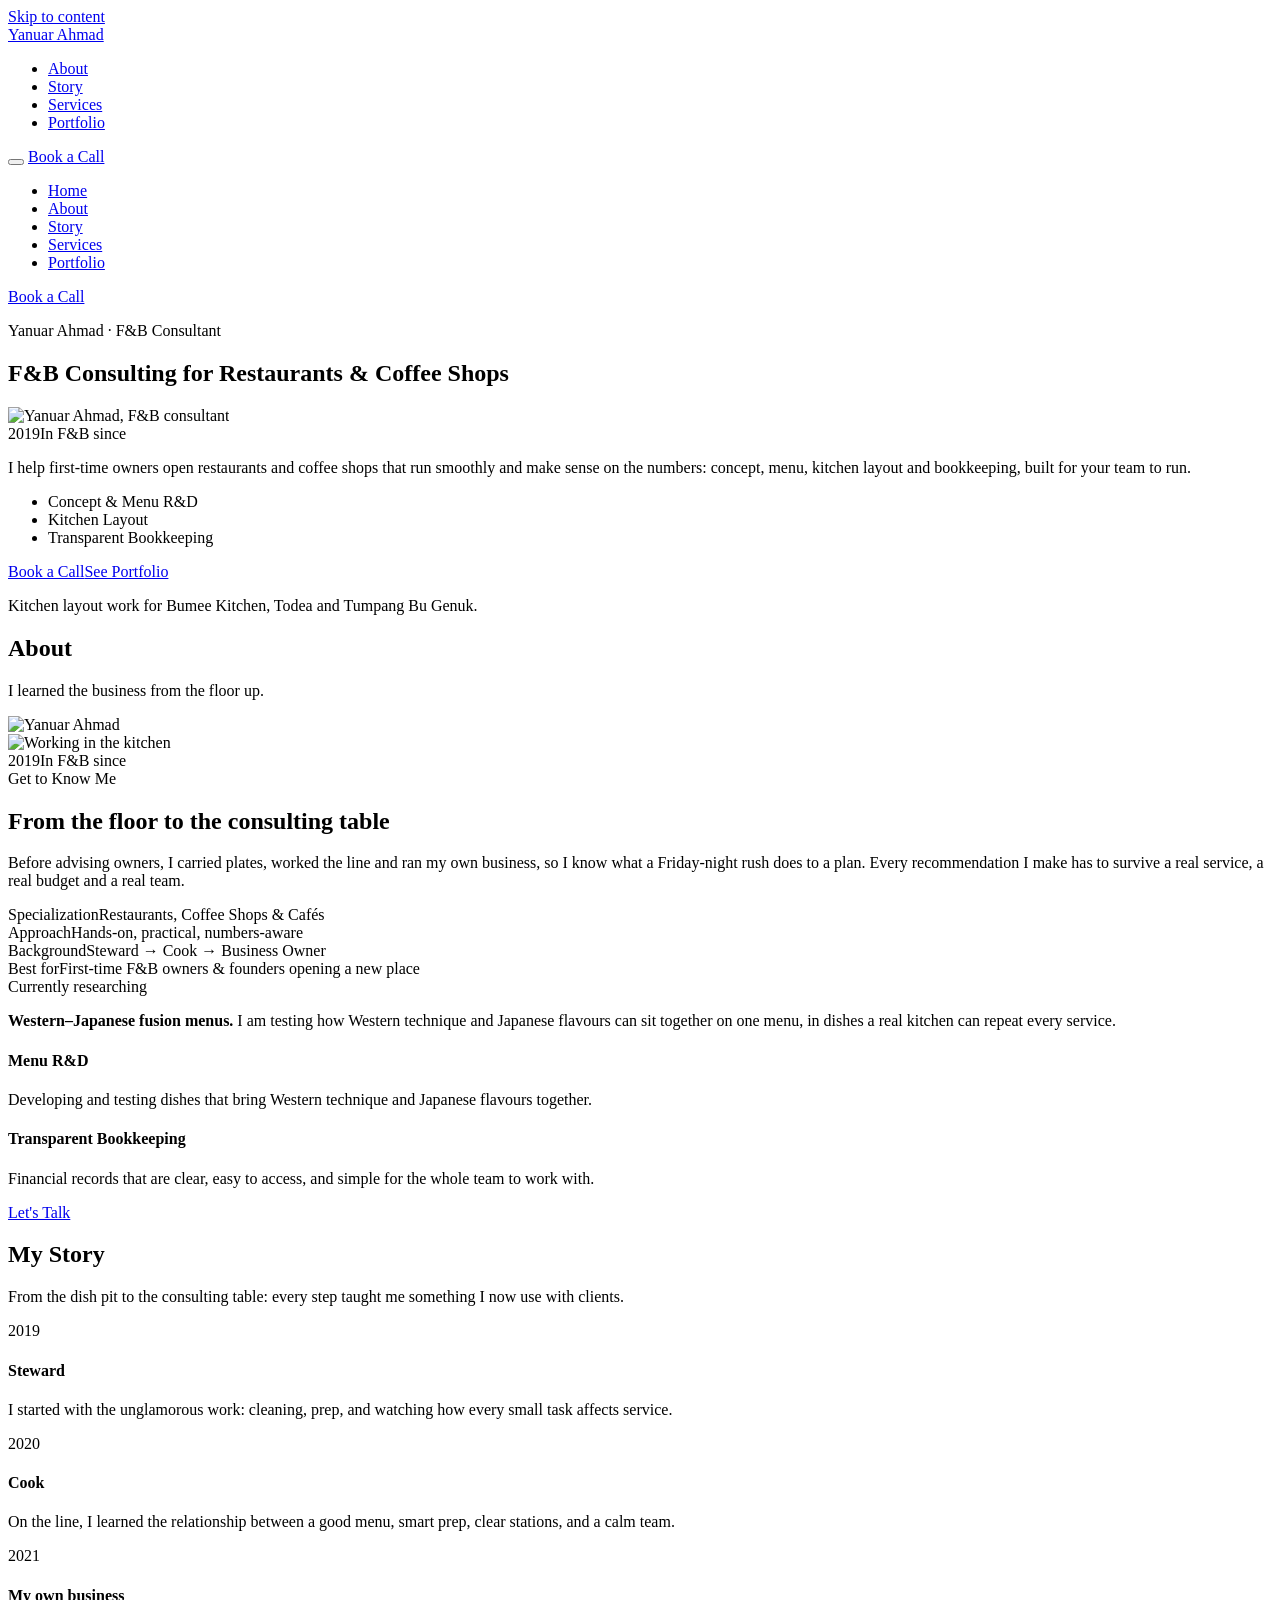
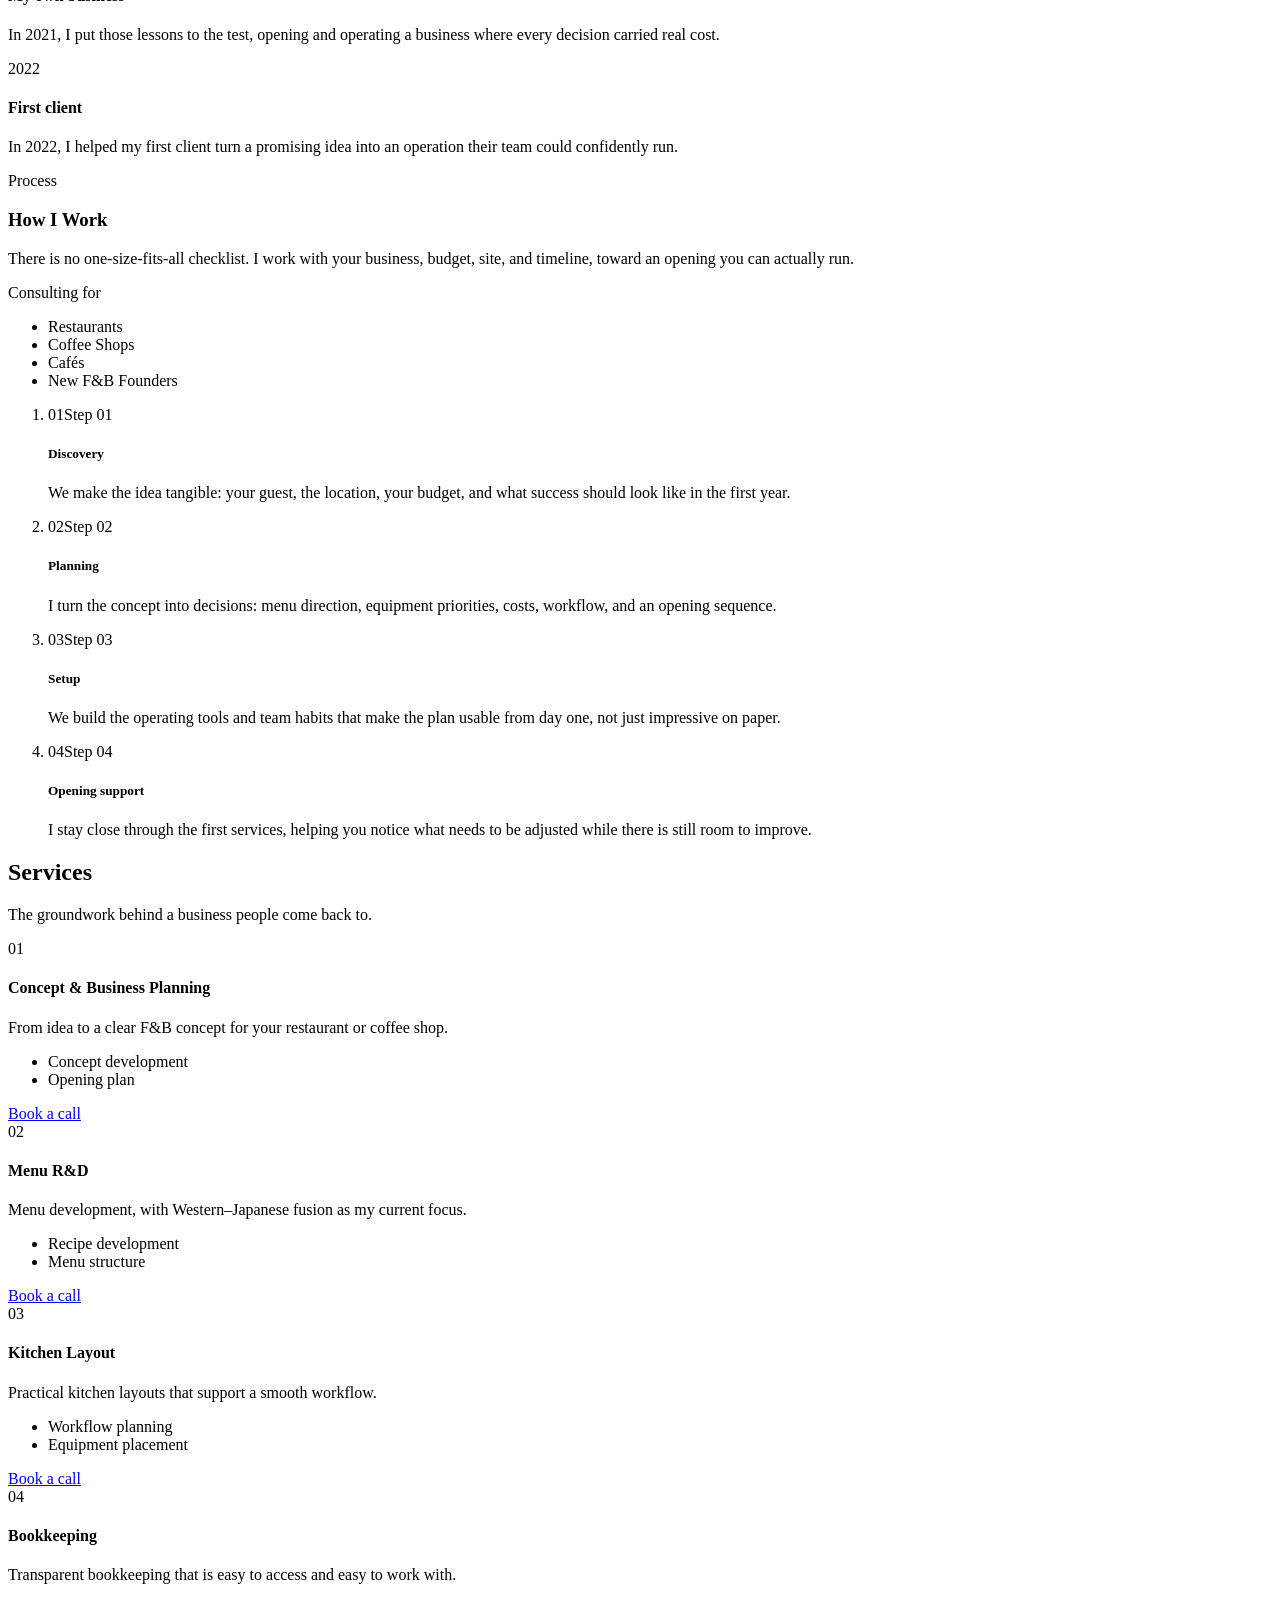
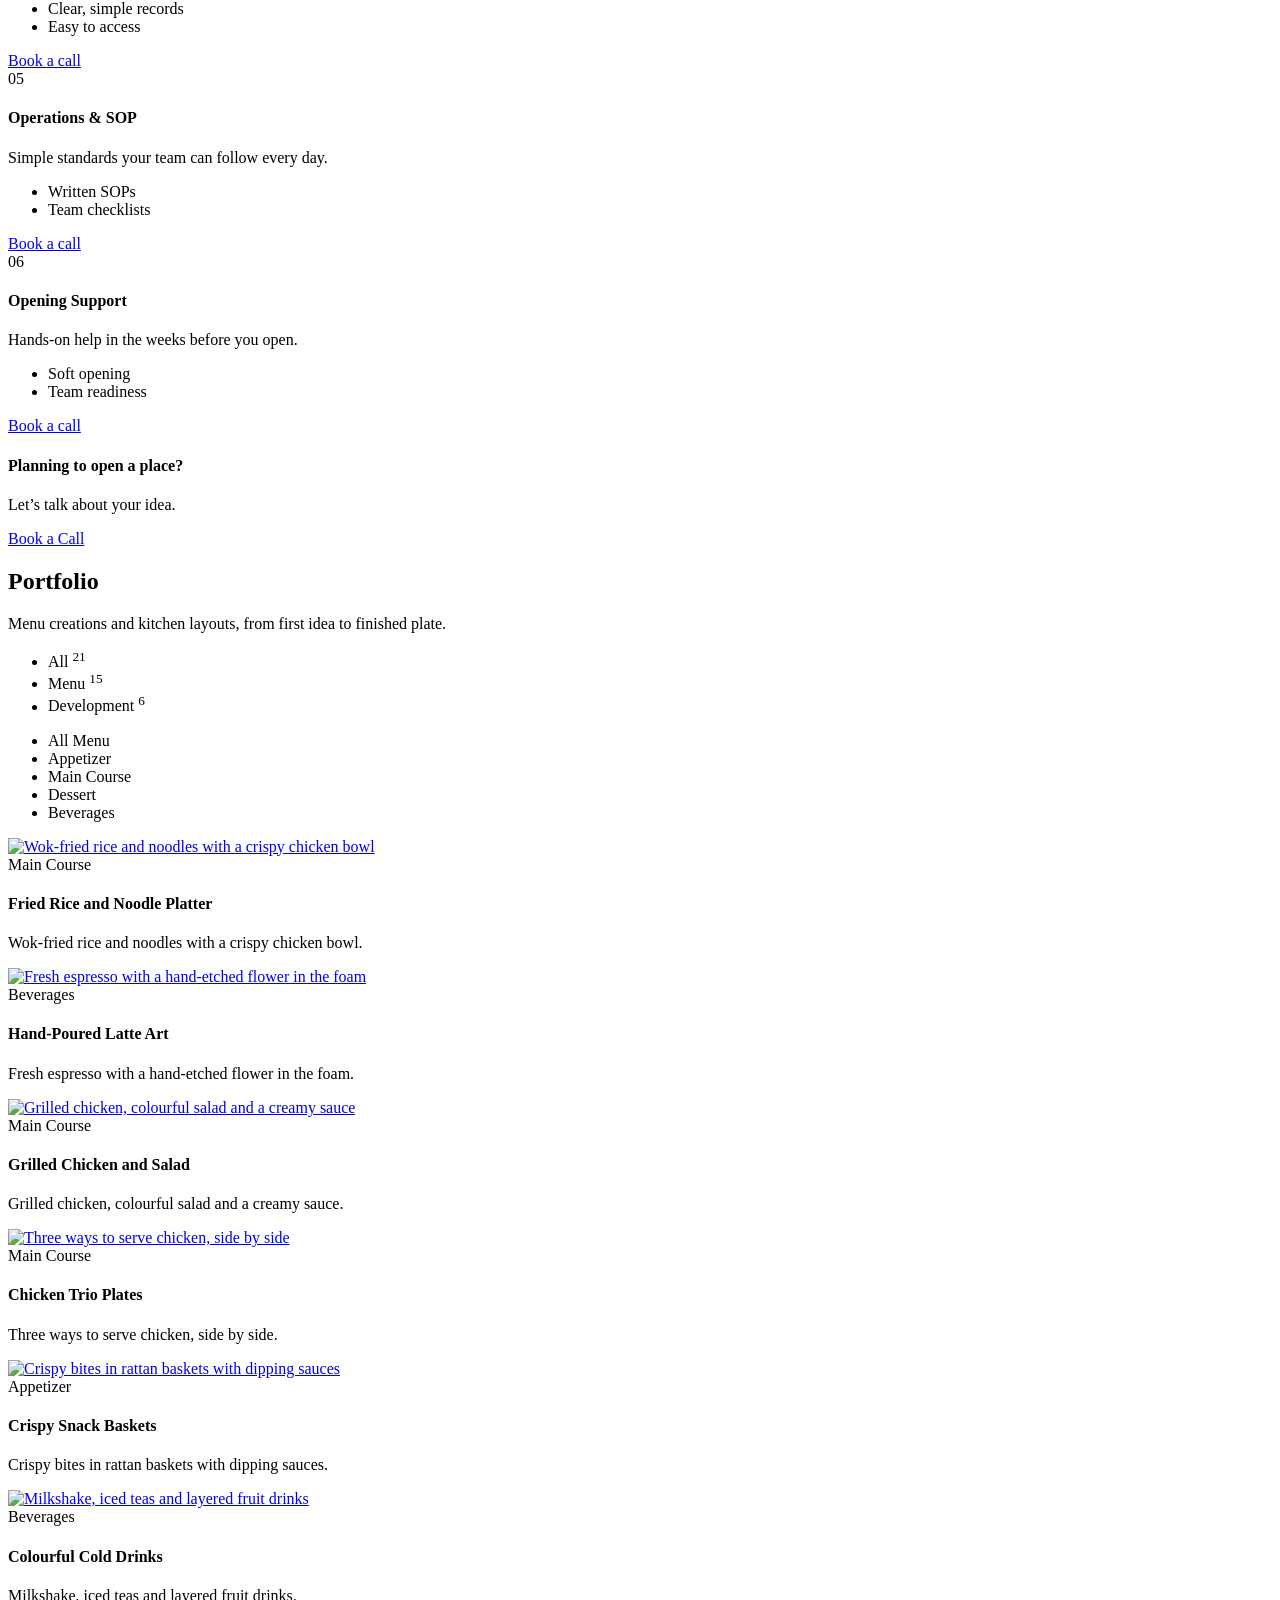
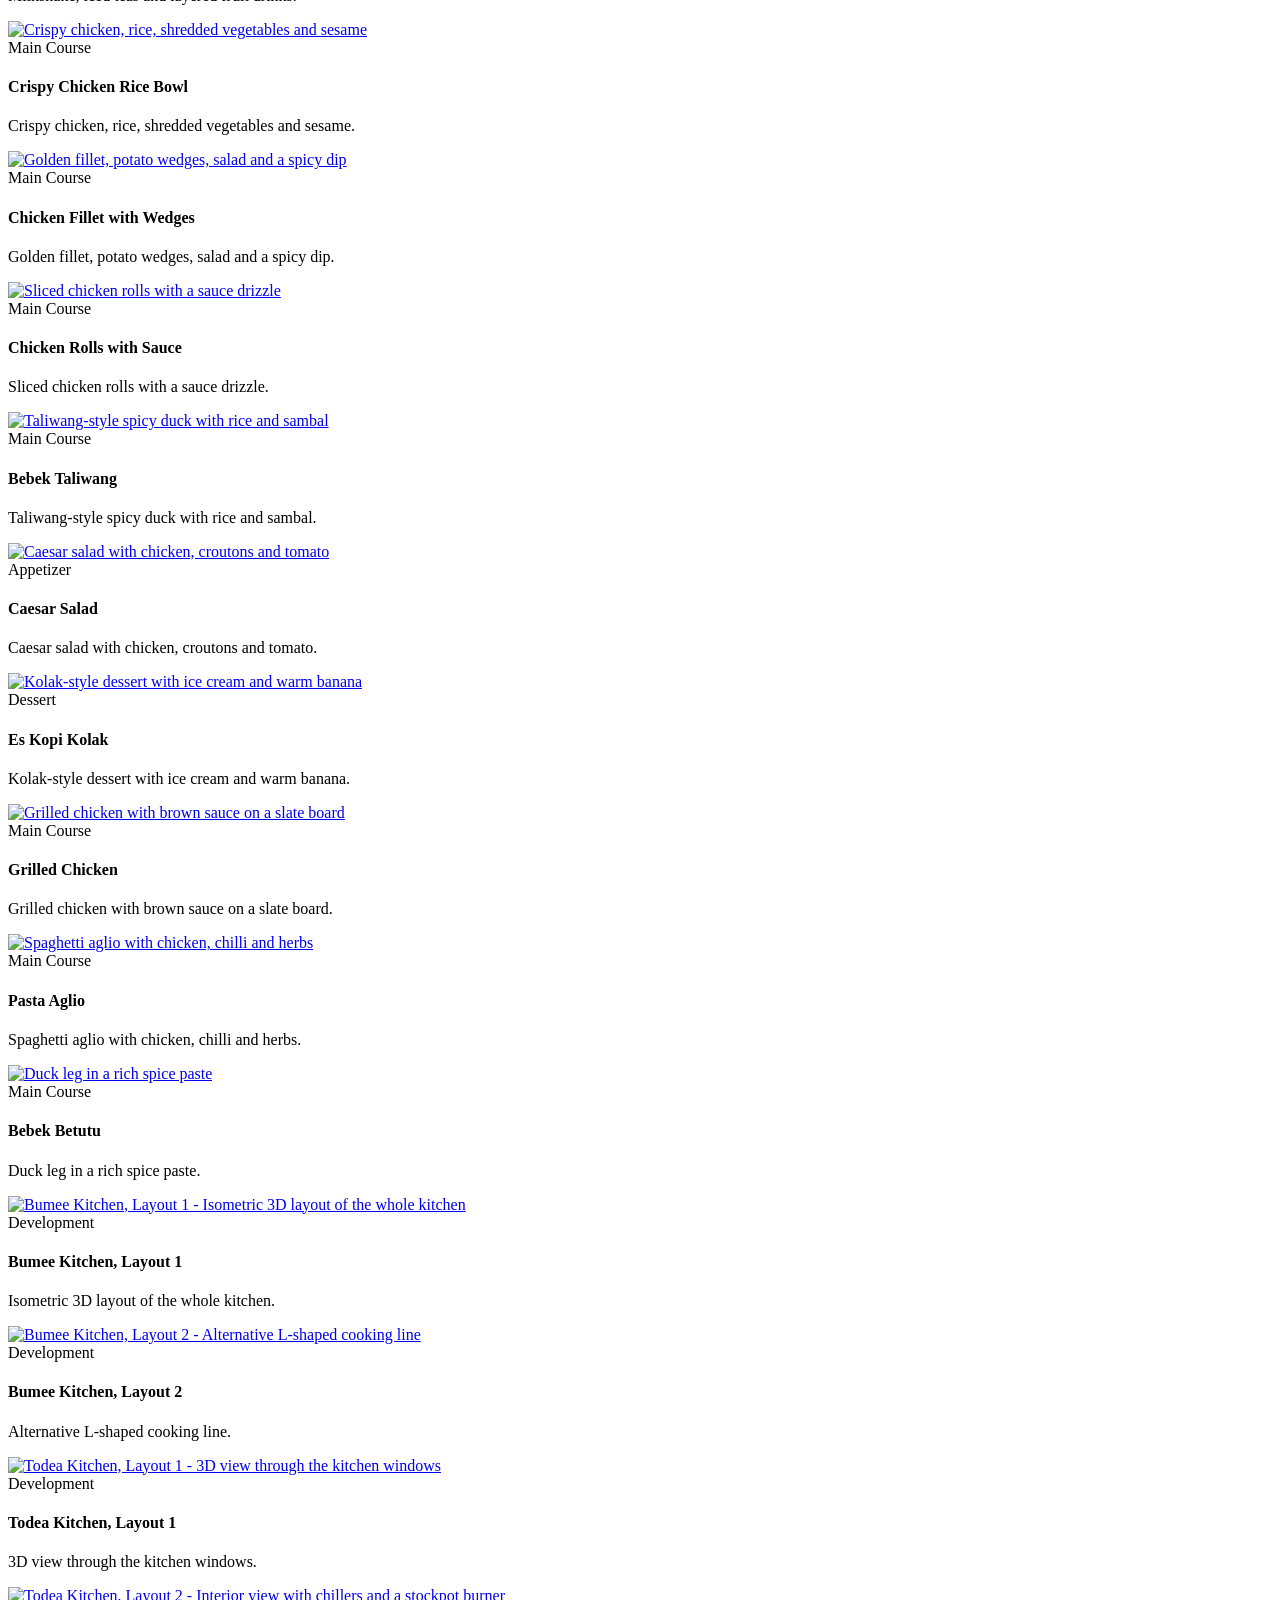
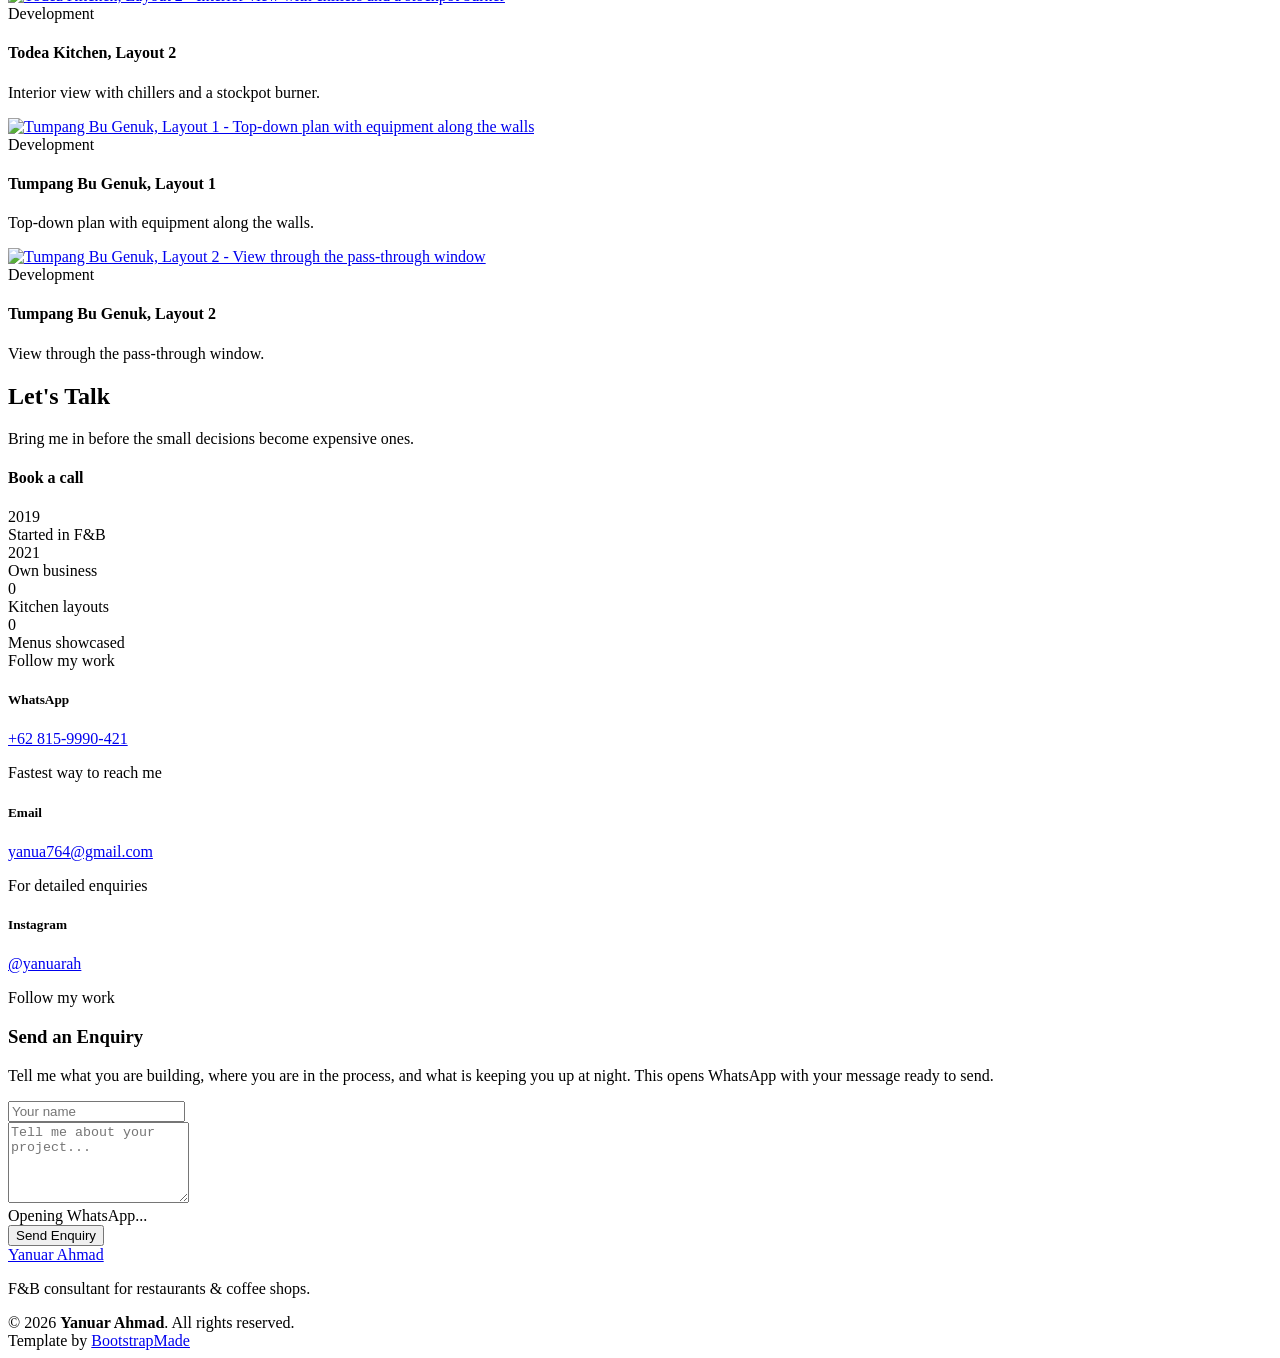
==== Portofolio/index.html @ dab18eac "Add files via upload" ====
<!DOCTYPE html>
<html lang="en">

<head>
  <meta charset="utf-8">
  <meta content="width=device-width, initial-scale=1.0" name="viewport">
  <title>Yanuar Ahmad | F&amp;B Consultant for Restaurants &amp; Coffee Shops</title>
  <meta name="description" content="Yanuar Ahmad is a hands-on F&amp;B consultant helping restaurants, coffee shops and first-time owners with concept, menu R&amp;D, kitchen layout and bookkeeping.">
  <meta name="robots" content="index, follow">
  <meta name="theme-color" content="#211A14">
  <!-- TODO: ganti YOUR-DOMAIN.com dengan alamat website final (wajib absolut agar preview LinkedIn/WhatsApp muncul) -->
  <link rel="canonical" href="https://YOUR-DOMAIN.com/">
  <meta property="og:type" content="website">
  <meta property="og:site_name" content="Yanuar Ahmad">
  <meta property="og:title" content="Yanuar Ahmad | F&amp;B Consultant for Restaurants &amp; Coffee Shops">
  <meta property="og:description" content="Concept, menu R&amp;D, kitchen layout and transparent bookkeeping for restaurants, coffee shops and first-time F&amp;B owners.">
  <meta property="og:url" content="https://YOUR-DOMAIN.com/">
  <meta property="og:image" content="https://YOUR-DOMAIN.com/assets/img/about/hero.webp">
  <meta property="og:image:width" content="1365">
  <meta property="og:image:height" content="768">
  <meta property="og:image:alt" content="Yanuar Ahmad, F&amp;B consultant">
  <meta name="twitter:card" content="summary_large_image">
  <meta name="twitter:title" content="Yanuar Ahmad | F&amp;B Consultant">
  <meta name="twitter:description" content="Concept, menu R&amp;D, kitchen layout and transparent bookkeeping for restaurants and coffee shops.">
  <meta name="twitter:image" content="https://YOUR-DOMAIN.com/assets/img/about/hero.webp">
  <script type="application/ld+json">{"@context":"https://schema.org","@type":"Person","name":"Yanuar Ahmad","jobTitle":"F&B Consultant","description":"Hands-on F&B consultant for restaurants, coffee shops and first-time owners.","sameAs":["https://instagram.com/yanuarah"]}</script>
  <link rel="preload" as="image" href="assets/img/about/hero.webp" fetchpriority="high">

  <!-- Favicons -->
  <link href="assets/img/favicon.png" rel="icon">
  <link href="assets/img/apple-touch-icon.png" rel="apple-touch-icon">

  <!-- Fonts -->
  <link href="https://fonts.googleapis.com" rel="preconnect">
  <link href="https://fonts.gstatic.com" rel="preconnect" crossorigin>
  <link href="https://fonts.googleapis.com/css2?family=Roboto:wght@400;500;700&family=Lato:wght@400;700;900&family=Poppins:wght@400;500;600&display=swap" rel="stylesheet">

  <!-- Vendor CSS Files -->
  <link href="assets/vendor/bootstrap/css/bootstrap.min.css" rel="stylesheet">
  <link href="assets/vendor/bootstrap-icons/bootstrap-icons.css" rel="stylesheet">
  <link href="assets/vendor/aos/aos.css" rel="stylesheet">

  <!-- Main CSS File -->
  <link href="assets/css/main.css" rel="stylesheet">

  <script defer src="assets/vendor/aos/aos.js"></script>
  <script defer src="assets/vendor/purecounter/purecounter_vanilla.js"></script>
  <script defer src="assets/vendor/imagesloaded/imagesloaded.pkgd.min.js"></script>
  <script defer src="assets/vendor/isotope-layout/isotope.pkgd.min.js"></script>
  <script defer src="assets/js/main.js"></script>

  <!-- Based on Creativo by BootstrapMade.com -->
</head>

<body class="index-page">
<a class="skip-link" href="#main">Skip to content</a>
<div class="scroll-progress" aria-hidden="true"></div>
<header id="header" class="header fixed-top">
  <div class="container header-inner">
    <a href="#hero" class="logo" aria-label="Yanuar Ahmad - home"><span class="sitename">Yanuar Ahmad</span></a>

    <nav class="primary-nav" aria-label="Main">
      <ul>
        <li><a href="#about" data-spy>About</a></li>
        <li><a href="#story" data-spy>Story</a></li>
        <li><a href="#services" data-spy>Services</a></li>
        <li><a href="#portfolio" data-spy>Portfolio</a></li>
      </ul>
    </nav>

    <div class="header-actions">
      <div class="header-social">
        <a class="icon-link" href="https://instagram.com/yanuarah" target="_blank" rel="noopener" aria-label="Instagram"><i class="bi bi-instagram" aria-hidden="true"></i></a>
        <a class="icon-link" href="https://wa.me/628159990421" data-wa-link target="_blank" rel="noopener" aria-label="WhatsApp"><i class="bi bi-whatsapp" aria-hidden="true"></i></a>
        <a class="icon-link" href="mailto:yanua764@gmail.com" data-mail-link aria-label="Email"><i class="bi bi-envelope" aria-hidden="true"></i></a>
      </div>
      <span class="header-divider" aria-hidden="true"></span>
      <button type="button" class="nav-toggle" aria-label="Open menu" aria-expanded="false" aria-controls="drawer"><span></span><span></span><span></span></button>
      <a href="#contact" class="btn-book">Book a Call</a>
    </div>
  </div>
</header>

<div class="nav-backdrop" aria-hidden="true"></div>

<aside id="drawer" class="drawer" aria-label="Site menu" inert>
  <nav class="drawer-nav" aria-label="Site sections">
    <ul>
      <li data-stagger style="--i:0"><a href="#hero" data-spy>Home</a></li>
      <li data-stagger style="--i:1"><a href="#about" data-spy>About</a></li>
      <li data-stagger style="--i:2"><a href="#story" data-spy>Story</a></li>
      <li data-stagger style="--i:3"><a href="#services" data-spy>Services</a></li>
      <li data-stagger style="--i:4"><a href="#portfolio" data-spy>Portfolio</a></li>
    </ul>
  </nav>
  <div class="drawer-cta" data-stagger style="--i:5"><a href="#contact" class="btn-book btn-block">Book a Call</a></div>
  <div class="drawer-foot" data-stagger style="--i:6" role="group" aria-label="Social links">
    <a class="icon-link" href="https://instagram.com/yanuarah" target="_blank" rel="noopener" aria-label="Instagram"><i class="bi bi-instagram" aria-hidden="true"></i></a>
    <a class="icon-link" href="https://wa.me/628159990421" data-wa-link target="_blank" rel="noopener" aria-label="WhatsApp"><i class="bi bi-whatsapp" aria-hidden="true"></i></a>
    <a class="icon-link" href="mailto:yanua764@gmail.com" data-mail-link aria-label="Email"><i class="bi bi-envelope" aria-hidden="true"></i></a>
  </div>
</aside>
<main id="main" class="main">
<section id="hero" class="hero section light-background"><div class="container">
<div class="row"><div class="col-12"><div class="hero-header"><p class="hero-eyebrow">Yanuar Ahmad &middot; F&amp;B Consultant</p><h1>F&amp;B Consulting for <span class="highlight">Restaurants</span> &amp; Coffee Shops</h1></div></div></div>
<div class="row g-4 mt-4"><div class="col-lg-7" data-aos="fade-up" data-aos-delay="100"><div class="media-block"><img src="assets/img/about/hero.webp" alt="Yanuar Ahmad, F&amp;B consultant" class="img-fluid" width="1365" height="768" fetchpriority="high" decoding="async"><div class="overlay-content"><div class="stats-item"><span class="number">2019</span><span class="label">In F&amp;B since</span></div></div></div></div>
<div class="col-lg-5" data-aos="fade-up" data-aos-delay="200"><div class="info-block"><p class="lead-text">I help first-time owners open restaurants and coffee shops that run smoothly and make sense on the numbers: concept, menu, kitchen layout and bookkeeping, built for your team to run.</p>
<ul class="feature-list"><li><i class="bi bi-check-circle-fill"></i> Concept &amp; Menu R&amp;D</li><li><i class="bi bi-check-circle-fill"></i> Kitchen Layout</li><li><i class="bi bi-check-circle-fill"></i> Transparent Bookkeeping</li></ul>
<div class="action-row"><a href="#contact" class="btn-get-started">Book a Call</a><a href="#portfolio" class="btn-contact"><i class="bi bi-images"></i><span>See Portfolio</span></a></div><p class="hero-proof">Kitchen layout work for Bumee Kitchen, Todea and Tumpang Bu Genuk.</p></div></div></div></div></section>

<section id="about" class="about section"><div class="container section-title" data-aos="fade-up"><h2>About</h2><p>I learned the business from the floor up.</p></div>
<div class="container" data-aos="fade-up" data-aos-delay="100"><div class="about-wrapper">
<div class="image-gallery" data-aos="zoom-in" data-aos-delay="200"><div class="gallery-grid"><div class="gallery-item main-image"><img src="assets/img/about/about-main.webp" alt="Yanuar Ahmad" class="img-fluid" loading="lazy" decoding="async" width="800" height="800"></div><div class="gallery-item side-image"><img src="assets/img/about/about-side.webp" alt="Working in the kitchen" class="img-fluid" loading="lazy" decoding="async" width="1365" height="768"></div></div>
<div class="experience-badge"><div class="badge-inner"><span class="number">2019</span><span class="label">In F&amp;B since</span></div></div></div>
<div class="info-panel" data-aos="fade-up" data-aos-delay="300"><div class="panel-header"><span class="tagline">Get to Know Me</span><h2>From the floor to the consulting table</h2></div>
<p class="description">Before advising owners, I carried plates, worked the line and ran my own business, so I know what a Friday-night rush does to a plan. Every recommendation I make has to survive a real service, a real budget and a real team.</p>
<div class="details-grid"><div class="detail-item"><span class="detail-label">Specialization</span><span class="detail-value">Restaurants, Coffee Shops &amp; Caf&eacute;s</span></div><div class="detail-item"><span class="detail-label">Approach</span><span class="detail-value">Hands-on, practical, numbers-aware</span></div><div class="detail-item"><span class="detail-label">Background</span><span class="detail-value">Steward &rarr; Cook &rarr; Business Owner</span></div><div class="detail-item"><span class="detail-label">Best for</span><span class="detail-value">First-time F&amp;B owners &amp; founders opening a new place</span></div></div>
<div class="research-note"><div class="research-head"><span class="research-icon"><i class="bi bi-flask"></i></span><span class="research-label">Currently researching</span></div><p><strong>Western&ndash;Japanese fusion menus.</strong> I am testing how Western technique and Japanese flavours can sit together on one menu, in dishes a real kitchen can repeat every service.</p></div>
<div class="highlights-row"><div class="highlight-box"><div class="icon-wrap"><i class="bi bi-journal-richtext"></i></div><div class="highlight-content"><h4>Menu R&amp;D</h4><p>Developing and testing dishes that bring Western technique and Japanese flavours together.</p></div></div><div class="highlight-box"><div class="icon-wrap"><i class="bi bi-cash-coin"></i></div><div class="highlight-content"><h4>Transparent Bookkeeping</h4><p>Financial records that are clear, easy to access, and simple for the whole team to work with.</p></div></div></div>
<a href="#contact" class="cta-button">Let's Talk <i class="bi bi-arrow-right"></i></a></div></div></div></section>

<section id="story" class="story section light-background"><div class="container section-title" data-aos="fade-up"><h2>My Story</h2><p>From the dish pit to the consulting table: every step taught me something I now use with clients.</p></div><div class="container"><div class="row g-4"><div class="col-lg-3 col-md-6" data-aos="fade-up"><div class="story-step"><span class="story-year">2019</span><h4>Steward</h4><p>I started with the unglamorous work: cleaning, prep, and watching how every small task affects service.</p></div></div><div class="col-lg-3 col-md-6" data-aos="fade-up"><div class="story-step"><span class="story-year">2020</span><h4>Cook</h4><p>On the line, I learned the relationship between a good menu, smart prep, clear stations, and a calm team.</p></div></div><div class="col-lg-3 col-md-6" data-aos="fade-up"><div class="story-step"><span class="story-year">2021</span><h4>My own business</h4><p>In 2021, I put those lessons to the test, opening and operating a business where every decision carried real cost.</p></div></div><div class="col-lg-3 col-md-6" data-aos="fade-up"><div class="story-step"><span class="story-year">2022</span><h4>First client</h4><p>In 2022, I helped my first client turn a promising idea into an operation their team could confidently run.</p></div></div></div><div class="how-work" data-aos="fade-up"><span class="eyebrow">Process</span><h3>How I Work</h3><p>There is no one-size-fits-all checklist. I work with your business, budget, site, and timeline, toward an opening you can actually run.</p></div><div class="consulting-for" data-aos="fade-up"><span class="cf-label">Consulting for</span><ul class="cf-chips"><li><i class="bi bi-shop"></i>Restaurants</li><li><i class="bi bi-cup-hot"></i>Coffee Shops</li><li><i class="bi bi-cup-straw"></i>Caf&eacute;s</li><li><i class="bi bi-stars"></i>New F&amp;B Founders</li></ul></div><ol class="process-steps"><li class="process-step" data-aos="fade-up" data-aos-delay="0"><span class="process-badge">01</span><span class="process-num">Step 01</span><h5>Discovery</h5><p>We make the idea tangible: your guest, the location, your budget, and what success should look like in the first year.</p></li><li class="process-step" data-aos="fade-up" data-aos-delay="90"><span class="process-badge">02</span><span class="process-num">Step 02</span><h5>Planning</h5><p>I turn the concept into decisions: menu direction, equipment priorities, costs, workflow, and an opening sequence.</p></li><li class="process-step" data-aos="fade-up" data-aos-delay="180"><span class="process-badge">03</span><span class="process-num">Step 03</span><h5>Setup</h5><p>We build the operating tools and team habits that make the plan usable from day one, not just impressive on paper.</p></li><li class="process-step" data-aos="fade-up" data-aos-delay="270"><span class="process-badge">04</span><span class="process-num">Step 04</span><h5>Opening support</h5><p>I stay close through the first services, helping you notice what needs to be adjusted while there is still room to improve.</p></li></ol></div></section>

<section id="services" class="services section dark-background"><div class="container section-title" data-aos="fade-up"><h2>Services</h2><p>The groundwork behind a business people come back to.</p></div><div class="container"><div class="services-grid">
<article class="service-card" data-aos="fade-up" data-aos-delay="0"><div class="card-header"><div class="icon-circle"><i class="bi bi-lightbulb"></i></div><span class="service-num">01</span></div><div class="card-body"><h4>Concept &amp; Business Planning</h4><p>From idea to a clear F&amp;B concept for your restaurant or coffee shop.</p><ul class="service-tags"><li><i class="bi bi-check2"></i>Concept development</li><li><i class="bi bi-check2"></i>Opening plan</li></ul></div><a href="#contact" class="card-link" aria-label="Book a call about Concept &amp; Business Planning"><span>Book a call</span><i class="bi bi-chevron-right"></i></a></article>
<article class="service-card" data-aos="fade-up" data-aos-delay="90"><div class="card-header"><div class="icon-circle"><i class="bi bi-journal-richtext"></i></div><span class="service-num">02</span></div><div class="card-body"><h4>Menu R&amp;D</h4><p>Menu development, with Western&ndash;Japanese fusion as my current focus.</p><ul class="service-tags"><li><i class="bi bi-check2"></i>Recipe development</li><li><i class="bi bi-check2"></i>Menu structure</li></ul></div><a href="#contact" class="card-link" aria-label="Book a call about Menu R&amp;D"><span>Book a call</span><i class="bi bi-chevron-right"></i></a></article>
<article class="service-card" data-aos="fade-up" data-aos-delay="180"><div class="card-header"><div class="icon-circle"><i class="bi bi-grid-1x2"></i></div><span class="service-num">03</span></div><div class="card-body"><h4>Kitchen Layout</h4><p>Practical kitchen layouts that support a smooth workflow.</p><ul class="service-tags"><li><i class="bi bi-check2"></i>Workflow planning</li><li><i class="bi bi-check2"></i>Equipment placement</li></ul></div><a href="#contact" class="card-link" aria-label="Book a call about Kitchen Layout"><span>Book a call</span><i class="bi bi-chevron-right"></i></a></article>
<article class="service-card" data-aos="fade-up" data-aos-delay="0"><div class="card-header"><div class="icon-circle"><i class="bi bi-cash-coin"></i></div><span class="service-num">04</span></div><div class="card-body"><h4>Bookkeeping</h4><p>Transparent bookkeeping that is easy to access and easy to work with.</p><ul class="service-tags"><li><i class="bi bi-check2"></i>Clear, simple records</li><li><i class="bi bi-check2"></i>Easy to access</li></ul></div><a href="#contact" class="card-link" aria-label="Book a call about Bookkeeping"><span>Book a call</span><i class="bi bi-chevron-right"></i></a></article>
<article class="service-card" data-aos="fade-up" data-aos-delay="90"><div class="card-header"><div class="icon-circle"><i class="bi bi-clipboard-check"></i></div><span class="service-num">05</span></div><div class="card-body"><h4>Operations &amp; SOP</h4><p>Simple standards your team can follow every day.</p><ul class="service-tags"><li><i class="bi bi-check2"></i>Written SOPs</li><li><i class="bi bi-check2"></i>Team checklists</li></ul></div><a href="#contact" class="card-link" aria-label="Book a call about Operations &amp; SOP"><span>Book a call</span><i class="bi bi-chevron-right"></i></a></article>
<article class="service-card" data-aos="fade-up" data-aos-delay="180"><div class="card-header"><div class="icon-circle"><i class="bi bi-door-open"></i></div><span class="service-num">06</span></div><div class="card-body"><h4>Opening Support</h4><p>Hands-on help in the weeks before you open.</p><ul class="service-tags"><li><i class="bi bi-check2"></i>Soft opening</li><li><i class="bi bi-check2"></i>Team readiness</li></ul></div><a href="#contact" class="card-link" aria-label="Book a call about Opening Support"><span>Book a call</span><i class="bi bi-chevron-right"></i></a></article>
</div>
<div class="services-cta" data-aos="fade-up"><div class="cta-text"><h4>Planning to open a place?</h4><p>Let&rsquo;s talk about your idea.</p></div><a href="#contact" class="cta-button">Book a Call <i class="bi bi-arrow-right"></i></a></div></div></section>

<section id="portfolio" class="portfolio section"><div class="container section-title" data-aos="fade-up"><h2>Portfolio</h2><p>Menu creations and kitchen layouts, from first idea to finished plate.</p></div>
<div class="container"><div class="isotope-layout" data-default-filter="*" data-layout="fitRows" data-sort="original-order">
<div class="filter-header" data-aos="fade-up" data-aos-delay="100"><ul class="portfolio-filters primary-filters"><li data-group="all" class="filter-active">All <sup>21</sup></li><li data-group="menu">Menu <sup>15</sup></li><li data-group="development">Development <sup>6</sup></li></ul>
<div class="sub-wrap"><ul class="portfolio-filters sub-filters"><li data-sub="all" class="filter-active">All Menu</li><li data-sub="appetizer">Appetizer</li><li data-sub="main">Main Course</li><li data-sub="dessert">Dessert</li><li data-sub="beverage">Beverages</li></ul></div></div>
<div class="row g-4 isotope-container">
<div class="col-lg-3 col-md-4 col-6 portfolio-item isotope-item filter-menu filter-main"><div class="portfolio-card"><a href="assets/img/menu/menu-01.webp" class="lb-trigger portfolio-image" data-title="Fried Rice and Noodle Platter" data-cat="Main Course" data-desc="Wok-fried rice and noodles with a crispy chicken bowl." data-story="A sharing platter that puts three Indonesian favourites on one table: wok-fried rice, stir-fried noodles and a crispy chicken rice bowl. Crackers, fresh chilli and cucumber keep each bite light, so it works for a group order or one hungry guest." aria-label="Zoom: Fried Rice and Noodle Platter"><img src="assets/img/menu/menu-01.webp" class="img-fluid" alt="Wok-fried rice and noodles with a crispy chicken bowl" loading="lazy" decoding="async" width="900" height="1200"></a><div class="portfolio-content"><span class="portfolio-category cat-menu">Main Course</span><h4 class="portfolio-title">Fried Rice and Noodle Platter</h4><p class="portfolio-desc">Wok-fried rice and noodles with a crispy chicken bowl.</p></div></div></div>
<div class="col-lg-3 col-md-4 col-6 portfolio-item isotope-item filter-menu filter-beverage"><div class="portfolio-card"><a href="assets/img/menu/menu-02.webp" class="lb-trigger portfolio-image" data-title="Hand-Poured Latte Art" data-cat="Beverages" data-desc="Fresh espresso with a hand-etched flower in the foam." data-story="The coffee bar is where many guests form their first impression. A consistent pour and a clean pattern show the drink was made with care, which a new coffee shop needs to repeat every morning." aria-label="Zoom: Hand-Poured Latte Art"><img src="assets/img/menu/menu-02.webp" class="img-fluid" alt="Fresh espresso with a hand-etched flower in the foam" loading="lazy" decoding="async" width="900" height="1200"></a><div class="portfolio-content"><span class="portfolio-category cat-menu">Beverages</span><h4 class="portfolio-title">Hand-Poured Latte Art</h4><p class="portfolio-desc">Fresh espresso with a hand-etched flower in the foam.</p></div></div></div>
<div class="col-lg-3 col-md-4 col-6 portfolio-item isotope-item filter-menu filter-main"><div class="portfolio-card"><a href="assets/img/menu/menu-03.webp" class="lb-trigger portfolio-image" data-title="Grilled Chicken and Salad" data-cat="Main Course" data-desc="Grilled chicken, colourful salad and a creamy sauce." data-story="A lighter main for guests who want something fresh. The salad adds colour and crunch on top of the grilled chicken, and the creamy sauce ties it together on one wide white plate." aria-label="Zoom: Grilled Chicken and Salad"><img src="assets/img/menu/menu-03.webp" class="img-fluid" alt="Grilled chicken, colourful salad and a creamy sauce" loading="lazy" decoding="async" width="900" height="1200"></a><div class="portfolio-content"><span class="portfolio-category cat-menu">Main Course</span><h4 class="portfolio-title">Grilled Chicken and Salad</h4><p class="portfolio-desc">Grilled chicken, colourful salad and a creamy sauce.</p></div></div></div>
<div class="col-lg-3 col-md-4 col-6 portfolio-item isotope-item filter-menu filter-main"><div class="portfolio-card"><a href="assets/img/menu/menu-04.webp" class="lb-trigger portfolio-image" data-title="Chicken Trio Plates" data-cat="Main Course" data-desc="Three ways to serve chicken, side by side." data-story="One protein, three treatments: grilled with salad, a golden fillet with wedges, and sliced rolls. Shown together to prove that a single ingredient can cover a wide part of the menu without complicating the kitchen." aria-label="Zoom: Chicken Trio Plates"><img src="assets/img/menu/menu-04.webp" class="img-fluid" alt="Three ways to serve chicken, side by side" loading="lazy" decoding="async" width="900" height="1200"></a><div class="portfolio-content"><span class="portfolio-category cat-menu">Main Course</span><h4 class="portfolio-title">Chicken Trio Plates</h4><p class="portfolio-desc">Three ways to serve chicken, side by side.</p></div></div></div>
<div class="col-lg-3 col-md-4 col-6 portfolio-item isotope-item filter-menu filter-appetizer"><div class="portfolio-card"><a href="assets/img/menu/menu-05.webp" class="lb-trigger portfolio-image" data-title="Crispy Snack Baskets" data-cat="Appetizer" data-desc="Crispy bites in rattan baskets with dipping sauces." data-story="Made for sharing at the start of a meal. Onion rings, fried bites and crispy rolls arrive in rattan baskets with dipping sauces, easy to cook in batches and quick to serve." aria-label="Zoom: Crispy Snack Baskets"><img src="assets/img/menu/menu-05.webp" class="img-fluid" alt="Crispy bites in rattan baskets with dipping sauces" loading="lazy" decoding="async" width="900" height="1200"></a><div class="portfolio-content"><span class="portfolio-category cat-menu">Appetizer</span><h4 class="portfolio-title">Crispy Snack Baskets</h4><p class="portfolio-desc">Crispy bites in rattan baskets with dipping sauces.</p></div></div></div>
<div class="col-lg-3 col-md-4 col-6 portfolio-item isotope-item filter-menu filter-beverage"><div class="portfolio-card"><a href="assets/img/menu/menu-06.webp" class="lb-trigger portfolio-image" data-title="Colourful Cold Drinks" data-cat="Beverages" data-desc="Milkshake, iced teas and layered fruit drinks." data-story="A bright line-up that shows the range of a drinks menu at a glance: creamy, tea-based and fruity, with a hot option alongside. Strong colours also make these drinks easy to photograph and share." aria-label="Zoom: Colourful Cold Drinks"><img src="assets/img/menu/menu-06.webp" class="img-fluid" alt="Milkshake, iced teas and layered fruit drinks" loading="lazy" decoding="async" width="900" height="1200"></a><div class="portfolio-content"><span class="portfolio-category cat-menu">Beverages</span><h4 class="portfolio-title">Colourful Cold Drinks</h4><p class="portfolio-desc">Milkshake, iced teas and layered fruit drinks.</p></div></div></div>
<div class="col-lg-3 col-md-4 col-6 portfolio-item isotope-item filter-menu filter-main"><div class="portfolio-card"><a href="assets/img/menu/menu-07.webp" class="lb-trigger portfolio-image" data-title="Crispy Chicken Rice Bowl" data-cat="Main Course" data-desc="Crispy chicken, rice, shredded vegetables and sesame." data-story="A complete meal in one bowl. Crispy chicken sits on rice with shredded vegetables and sesame, a format that is quick to assemble and easy to take away." aria-label="Zoom: Crispy Chicken Rice Bowl"><img src="assets/img/menu/menu-07.webp" class="img-fluid" alt="Crispy chicken, rice, shredded vegetables and sesame" loading="lazy" decoding="async" width="900" height="1200"></a><div class="portfolio-content"><span class="portfolio-category cat-menu">Main Course</span><h4 class="portfolio-title">Crispy Chicken Rice Bowl</h4><p class="portfolio-desc">Crispy chicken, rice, shredded vegetables and sesame.</p></div></div></div>
<div class="col-lg-3 col-md-4 col-6 portfolio-item isotope-item filter-menu filter-main"><div class="portfolio-card"><a href="assets/img/menu/menu-08.webp" class="lb-trigger portfolio-image" data-title="Chicken Fillet with Wedges" data-cat="Main Course" data-desc="Golden fillet, potato wedges, salad and a spicy dip." data-story="A familiar comfort plate with a spicy dipping sauce for some kick. The rustic green plate keeps the presentation warm and casual." aria-label="Zoom: Chicken Fillet with Wedges"><img src="assets/img/menu/menu-08.webp" class="img-fluid" alt="Golden fillet, potato wedges, salad and a spicy dip" loading="lazy" decoding="async" width="900" height="1200"></a><div class="portfolio-content"><span class="portfolio-category cat-menu">Main Course</span><h4 class="portfolio-title">Chicken Fillet with Wedges</h4><p class="portfolio-desc">Golden fillet, potato wedges, salad and a spicy dip.</p></div></div></div>
<div class="col-lg-3 col-md-4 col-6 portfolio-item isotope-item filter-menu filter-main"><div class="portfolio-card"><a href="assets/img/menu/menu-09.webp" class="lb-trigger portfolio-image" data-title="Chicken Rolls with Sauce" data-cat="Main Course" data-desc="Sliced chicken rolls with a sauce drizzle." data-story="Slicing the rolls shows the filling and makes the plate look more refined than the cooking effort suggests. A sauce drizzle and fresh salad finish the dish." aria-label="Zoom: Chicken Rolls with Sauce"><img src="assets/img/menu/menu-09.webp" class="img-fluid" alt="Sliced chicken rolls with a sauce drizzle" loading="lazy" decoding="async" width="900" height="1200"></a><div class="portfolio-content"><span class="portfolio-category cat-menu">Main Course</span><h4 class="portfolio-title">Chicken Rolls with Sauce</h4><p class="portfolio-desc">Sliced chicken rolls with a sauce drizzle.</p></div></div></div>
<div class="col-lg-3 col-md-4 col-6 portfolio-item isotope-item filter-menu filter-main"><div class="portfolio-card"><a href="assets/img/menu/bebek-taliwang.webp" class="lb-trigger portfolio-image" data-title="Bebek Taliwang" data-cat="Main Course" data-desc="Taliwang-style spicy duck with rice and sambal." data-story="A Taliwang-style take on a spicy classic, with duck as the star. Served with steamed rice, a green sauce swoosh and a small dish of sambal so guests can choose their own heat." aria-label="Zoom: Bebek Taliwang"><img src="assets/img/menu/bebek-taliwang.webp" class="img-fluid" alt="Taliwang-style spicy duck with rice and sambal" loading="lazy" decoding="async" width="900" height="1200"></a><div class="portfolio-content"><span class="portfolio-category cat-menu">Main Course</span><h4 class="portfolio-title">Bebek Taliwang</h4><p class="portfolio-desc">Taliwang-style spicy duck with rice and sambal.</p></div></div></div>
<div class="col-lg-3 col-md-4 col-6 portfolio-item isotope-item filter-menu filter-appetizer"><div class="portfolio-card"><a href="assets/img/menu/caesar-salad.webp" class="lb-trigger portfolio-image" data-title="Caesar Salad" data-cat="Appetizer" data-desc="Caesar salad with chicken, croutons and tomato." data-story="A starter guests understand immediately. Chicken, crisp lettuce, croutons and tomato are shown with the fresh ingredients around the plate to highlight freshness." aria-label="Zoom: Caesar Salad"><img src="assets/img/menu/caesar-salad.webp" class="img-fluid" alt="Caesar salad with chicken, croutons and tomato" loading="lazy" decoding="async" width="900" height="1200"></a><div class="portfolio-content"><span class="portfolio-category cat-menu">Appetizer</span><h4 class="portfolio-title">Caesar Salad</h4><p class="portfolio-desc">Caesar salad with chicken, croutons and tomato.</p></div></div></div>
<div class="col-lg-3 col-md-4 col-6 portfolio-item isotope-item filter-menu filter-dessert"><div class="portfolio-card"><a href="assets/img/menu/es-kopi-kolak.webp" class="lb-trigger portfolio-image" data-title="Es Kopi Kolak" data-cat="Dessert" data-desc="Kolak-style dessert with ice cream and warm banana." data-story="An Indonesian dessert classic in plated form: ice cream with warm banana and diced fruit in a dark sauce, finished with edible flowers. Familiar flavours for a modern menu." aria-label="Zoom: Es Kopi Kolak"><img src="assets/img/menu/es-kopi-kolak.webp" class="img-fluid" alt="Kolak-style dessert with ice cream and warm banana" loading="lazy" decoding="async" width="900" height="1200"></a><div class="portfolio-content"><span class="portfolio-category cat-menu">Dessert</span><h4 class="portfolio-title">Es Kopi Kolak</h4><p class="portfolio-desc">Kolak-style dessert with ice cream and warm banana.</p></div></div></div>
<div class="col-lg-3 col-md-4 col-6 portfolio-item isotope-item filter-menu filter-main"><div class="portfolio-card"><a href="assets/img/menu/grilled-chicken.webp" class="lb-trigger portfolio-image" data-title="Grilled Chicken" data-cat="Main Course" data-desc="Grilled chicken with brown sauce on a slate board." data-story="Served on dark slate with a small salad and a gravy boat of brown sauce, which gives a classic grill plate a restaurant-style finish." aria-label="Zoom: Grilled Chicken"><img src="assets/img/menu/grilled-chicken.webp" class="img-fluid" alt="Grilled chicken with brown sauce on a slate board" loading="lazy" decoding="async" width="900" height="1200"></a><div class="portfolio-content"><span class="portfolio-category cat-menu">Main Course</span><h4 class="portfolio-title">Grilled Chicken</h4><p class="portfolio-desc">Grilled chicken with brown sauce on a slate board.</p></div></div></div>
<div class="col-lg-3 col-md-4 col-6 portfolio-item isotope-item filter-menu filter-main"><div class="portfolio-card"><a href="assets/img/menu/pasta-aglio.webp" class="lb-trigger portfolio-image" data-title="Pasta Aglio" data-cat="Main Course" data-desc="Spaghetti aglio with chicken, chilli and herbs." data-story="A simple Western staple that is fast to cook and easy to customise. Red chilli and herbs bring colour, and the red-checkered cloth gives the plate a casual café feel." aria-label="Zoom: Pasta Aglio"><img src="assets/img/menu/pasta-aglio.webp" class="img-fluid" alt="Spaghetti aglio with chicken, chilli and herbs" loading="lazy" decoding="async" width="900" height="1200"></a><div class="portfolio-content"><span class="portfolio-category cat-menu">Main Course</span><h4 class="portfolio-title">Pasta Aglio</h4><p class="portfolio-desc">Spaghetti aglio with chicken, chilli and herbs.</p></div></div></div>
<div class="col-lg-3 col-md-4 col-6 portfolio-item isotope-item filter-menu filter-main"><div class="portfolio-card"><a href="assets/img/menu/bebek-betutu.webp" class="lb-trigger portfolio-image" data-title="Bebek Betutu" data-cat="Main Course" data-desc="Duck leg in a rich spice paste." data-story="Inspired by Balinese betutu: a duck leg coated in a deeply spiced paste and plated simply with an edible flower and cherry tomatoes, letting the main ingredient carry the dish." aria-label="Zoom: Bebek Betutu"><img src="assets/img/menu/bebek-betutu.webp" class="img-fluid" alt="Duck leg in a rich spice paste" loading="lazy" decoding="async" width="900" height="1200"></a><div class="portfolio-content"><span class="portfolio-category cat-menu">Main Course</span><h4 class="portfolio-title">Bebek Betutu</h4><p class="portfolio-desc">Duck leg in a rich spice paste.</p></div></div></div>
<div class="col-lg-3 col-md-4 col-6 portfolio-item isotope-item filter-development"><div class="portfolio-card"><a href="assets/img/layout/layout-kitchen-bumee-1.webp" class="lb-trigger portfolio-image" data-title="Bumee Kitchen, Layout 1" data-cat="Development" data-desc="Isometric 3D layout of the whole kitchen." data-story="A first layout for Bumee Kitchen in isometric 3D, showing station placement, exhaust hoods and equipment positions so the owner can see the workflow before anything is built." aria-label="Zoom: Bumee Kitchen, Layout 1"><img src="assets/img/layout/layout-kitchen-bumee-1.webp" class="img-fluid" alt="Bumee Kitchen, Layout 1 - Isometric 3D layout of the whole kitchen" loading="lazy" decoding="async" width="900" height="1200"></a><div class="portfolio-content"><span class="portfolio-category cat-development">Development</span><h4 class="portfolio-title">Bumee Kitchen, Layout 1</h4><p class="portfolio-desc">Isometric 3D layout of the whole kitchen.</p></div></div></div>
<div class="col-lg-3 col-md-4 col-6 portfolio-item isotope-item filter-development"><div class="portfolio-card"><a href="assets/img/layout/layout-kitchen-bumee-2.webp" class="lb-trigger portfolio-image" data-title="Bumee Kitchen, Layout 2" data-cat="Development" data-desc="Alternative L-shaped cooking line." data-story="A second option for the same kitchen, with the cooking line and hoods arranged in an L-shape. Alternatives side by side help owners compare space, workflow and cost." aria-label="Zoom: Bumee Kitchen, Layout 2"><img src="assets/img/layout/layout-kitchen-bumee-2.webp" class="img-fluid" alt="Bumee Kitchen, Layout 2 - Alternative L-shaped cooking line" loading="lazy" decoding="async" width="900" height="1200"></a><div class="portfolio-content"><span class="portfolio-category cat-development">Development</span><h4 class="portfolio-title">Bumee Kitchen, Layout 2</h4><p class="portfolio-desc">Alternative L-shaped cooking line.</p></div></div></div>
<div class="col-lg-3 col-md-4 col-6 portfolio-item isotope-item filter-development"><div class="portfolio-card"><a href="assets/img/layout/layout-kitchen-todea-1.webp" class="lb-trigger portfolio-image" data-title="Todea Kitchen, Layout 1" data-cat="Development" data-desc="3D view through the kitchen windows." data-story="A look into the Todea kitchen showing stainless prep tables, an extraction hood and the cooking line, to check how the team would move between stations." aria-label="Zoom: Todea Kitchen, Layout 1"><img src="assets/img/layout/layout-kitchen-todea-1.webp" class="img-fluid" alt="Todea Kitchen, Layout 1 - 3D view through the kitchen windows" loading="lazy" decoding="async" width="900" height="1200"></a><div class="portfolio-content"><span class="portfolio-category cat-development">Development</span><h4 class="portfolio-title">Todea Kitchen, Layout 1</h4><p class="portfolio-desc">3D view through the kitchen windows.</p></div></div></div>
<div class="col-lg-3 col-md-4 col-6 portfolio-item isotope-item filter-development"><div class="portfolio-card"><a href="assets/img/layout/layout-kitchen-todea-2.webp" class="lb-trigger portfolio-image" data-title="Todea Kitchen, Layout 2" data-cat="Development" data-desc="Interior view with chillers and a stockpot burner." data-story="An interior view of Todea showing worktables, chiller and freezer units, a stockpot burner and floor details, so equipment placement can be checked before purchase." aria-label="Zoom: Todea Kitchen, Layout 2"><img src="assets/img/layout/layout-kitchen-todea-2.webp" class="img-fluid" alt="Todea Kitchen, Layout 2 - Interior view with chillers and a stockpot burner" loading="lazy" decoding="async" width="900" height="1200"></a><div class="portfolio-content"><span class="portfolio-category cat-development">Development</span><h4 class="portfolio-title">Todea Kitchen, Layout 2</h4><p class="portfolio-desc">Interior view with chillers and a stockpot burner.</p></div></div></div>
<div class="col-lg-3 col-md-4 col-6 portfolio-item isotope-item filter-development"><div class="portfolio-card"><a href="assets/img/layout/layout-kitchen-tumpang-bu-genuk-1.webp" class="lb-trigger portfolio-image" data-title="Tumpang Bu Genuk, Layout 1" data-cat="Development" data-desc="Top-down plan with equipment along the walls." data-story="A top-down plan for Tumpang Bu Genuk with equipment on the walls, a row of burners with pots and a clear central walkway that keeps the kitchen safe and easy to move in." aria-label="Zoom: Tumpang Bu Genuk, Layout 1"><img src="assets/img/layout/layout-kitchen-tumpang-bu-genuk-1.webp" class="img-fluid" alt="Tumpang Bu Genuk, Layout 1 - Top-down plan with equipment along the walls" loading="lazy" decoding="async" width="900" height="1200"></a><div class="portfolio-content"><span class="portfolio-category cat-development">Development</span><h4 class="portfolio-title">Tumpang Bu Genuk, Layout 1</h4><p class="portfolio-desc">Top-down plan with equipment along the walls.</p></div></div></div>
<div class="col-lg-3 col-md-4 col-6 portfolio-item isotope-item filter-development"><div class="portfolio-card"><a href="assets/img/layout/layout-kitchen-tumpang-bu-genuk-2.webp" class="lb-trigger portfolio-image" data-title="Tumpang Bu Genuk, Layout 2" data-cat="Development" data-desc="View through the pass-through window." data-story="A view from the serving side through the pass-through window onto the cooking station, with stockpots on burner tables and a freezer by the door." aria-label="Zoom: Tumpang Bu Genuk, Layout 2"><img src="assets/img/layout/layout-kitchen-tumpang-bu-genuk-2.webp" class="img-fluid" alt="Tumpang Bu Genuk, Layout 2 - View through the pass-through window" loading="lazy" decoding="async" width="900" height="1200"></a><div class="portfolio-content"><span class="portfolio-category cat-development">Development</span><h4 class="portfolio-title">Tumpang Bu Genuk, Layout 2</h4><p class="portfolio-desc">View through the pass-through window.</p></div></div></div>
</div></div></div></section>

<section id="contact" class="contact section light-background"><div class="container section-title" data-aos="fade-up"><h2>Let's Talk</h2><p>Bring me in before the small decisions become expensive ones.</p></div>
<div class="container">
  <div class="row gy-5">
    
    <!-- KOLOM KIRI: Panel Merah Book a Call -->
    <div class="col-lg-4" data-aos="fade-right" data-aos-delay="100">
      <div class="sidebar-panel">
        <div class="panel-header">
          <div class="header-badge"><i class="bi bi-chat-heart-fill"></i></div>
          <h4>Book a call</h4>
        </div>
        <div class="metrics-grid">
          <div class="metric-item"><div class="metric-value">2019</div><div class="metric-desc">Started in F&amp;B</div></div>
          <div class="metric-item"><div class="metric-value">2021</div><div class="metric-desc">Own business</div></div>
          <div class="metric-item"><div class="metric-value"><span class="purecounter" data-purecounter-start="0" data-purecounter-end="6" data-purecounter-duration="1">0</span></div><div class="metric-desc">Kitchen layouts</div></div>
          <div class="metric-item"><div class="metric-value"><span class="purecounter" data-purecounter-start="0" data-purecounter-end="15" data-purecounter-duration="1">0</span></div><div class="metric-desc">Menus showcased</div></div>
        </div>
        <div class="social-bar">
          <span class="social-label">Follow my work</span>
          <div class="social-icons">
            <a href="https://instagram.com/yanuarah" target="_blank" rel="noopener" aria-label="Instagram"><i class="bi bi-instagram"></i></a>
            <a href="https://wa.me/628159990421" data-wa-link target="_blank" rel="noopener" aria-label="WhatsApp"><i class="bi bi-whatsapp"></i></a>
            <a href="mailto:yanua764@gmail.com" data-mail-link aria-label="Email"><i class="bi bi-envelope"></i></a>
          </div>
        </div>
      </div>
    </div>

    <!-- KOLOM KANAN: Kartu Kontak & Form Enquiry -->
    <div class="col-lg-8" data-aos="fade-left" data-aos-delay="200">
      <div class="main-contact-wrapper">
        <div class="row gy-4">
          <div class="col-md-4"><div class="info-box"><a class="icon-wrap" href="https://wa.me/628159990421" data-wa-link target="_blank" rel="noopener" aria-label="Chat on WhatsApp"><i class="bi bi-whatsapp"></i></a><h5>WhatsApp</h5><p><a href="https://wa.me/628159990421" data-wa-link data-wa-display target="_blank" rel="noopener">+62 815-9990-421</a></p><span class="availability">Fastest way to reach me</span></div></div>
          <div class="col-md-4"><div class="info-box"><a class="icon-wrap" href="mailto:yanua764@gmail.com" data-mail-link aria-label="Send an email"><i class="bi bi-envelope-heart"></i></a><h5>Email</h5><p><a href="mailto:yanua764@gmail.com" data-mail-link data-mail-display>yanua764@gmail.com</a></p><span class="availability">For detailed enquiries</span></div></div>
          <div class="col-md-4"><div class="info-box"><a class="icon-wrap" href="https://instagram.com/yanuarah" target="_blank" rel="noopener" aria-label="Open Instagram"><i class="bi bi-instagram"></i></a><h5>Instagram</h5><p><a href="https://instagram.com/yanuarah" target="_blank" rel="noopener">@yanuarah</a></p><span class="availability">Follow my work</span></div></div>
        </div>
        <div class="form-section">
          <div class="form-intro">
            <h3>Send an Enquiry</h3>
            <p>Tell me what you are building, where you are in the process, and what is keeping you up at night. This opens WhatsApp with your message ready to send.</p>
          </div>
          <form id="wa-form" class="php-email-form" novalidate>
            <div class="row gy-3">
              <div class="col-12"><div class="input-group-custom"><i class="bi bi-person"></i><input type="text" id="enq-name" name="name" class="form-control" placeholder="Your name" aria-label="Your name" required autocomplete="name"></div></div>
              <div class="col-12"><div class="input-group-custom textarea-group"><i class="bi bi-chat-text"></i><textarea id="enq-message" name="message" class="form-control" rows="5" placeholder="Tell me about your project..." aria-label="Your message" required></textarea></div></div>
            </div>
            <div class="form-footer">
              <div class="form-messages" aria-live="polite"><div class="error-message" role="alert"></div><div class="sent-message">Opening WhatsApp...</div></div>
              <button type="submit" class="btn-submit"><i class="bi bi-whatsapp"></i><span>Send Enquiry</span></button>
            </div>
          </form>
        </div>
      </div>
    </div>

  </div>
</div></main>
<footer id="footer" class="footer dark-background"><div class="container text-center"><a href="#hero" class="logo d-inline-flex mb-3"><span class="sitename">Yanuar Ahmad</span></a><p class="mb-3">F&amp;B consultant for restaurants &amp; coffee shops.</p><div class="social-links d-flex justify-content-center gap-3 mb-4"><a href="https://instagram.com/yanuarah" target="_blank" rel="noopener" aria-label="Instagram"><i class="bi bi-instagram"></i></a><a href="https://wa.me/628159990421" data-wa-link target="_blank" rel="noopener" aria-label="WhatsApp"><i class="bi bi-whatsapp"></i></a><a href="mailto:yanua764@gmail.com" data-mail-link aria-label="Email"><i class="bi bi-envelope"></i></a></div>
<div class="copyright">&copy; <span id="year">2026</span> <strong class="sitename">Yanuar Ahmad</strong>. All rights reserved.</div><div class="credits">Template by <a href="https://bootstrapmade.com/" target="_blank" rel="noopener">BootstrapMade</a></div></div></footer>
<a href="#" id="scroll-top" class="scroll-top d-flex align-items-center justify-content-center" aria-label="Back to top"><i class="bi bi-arrow-up-short"></i></a>
<div id="preloader" aria-hidden="true"></div>

</body></html>
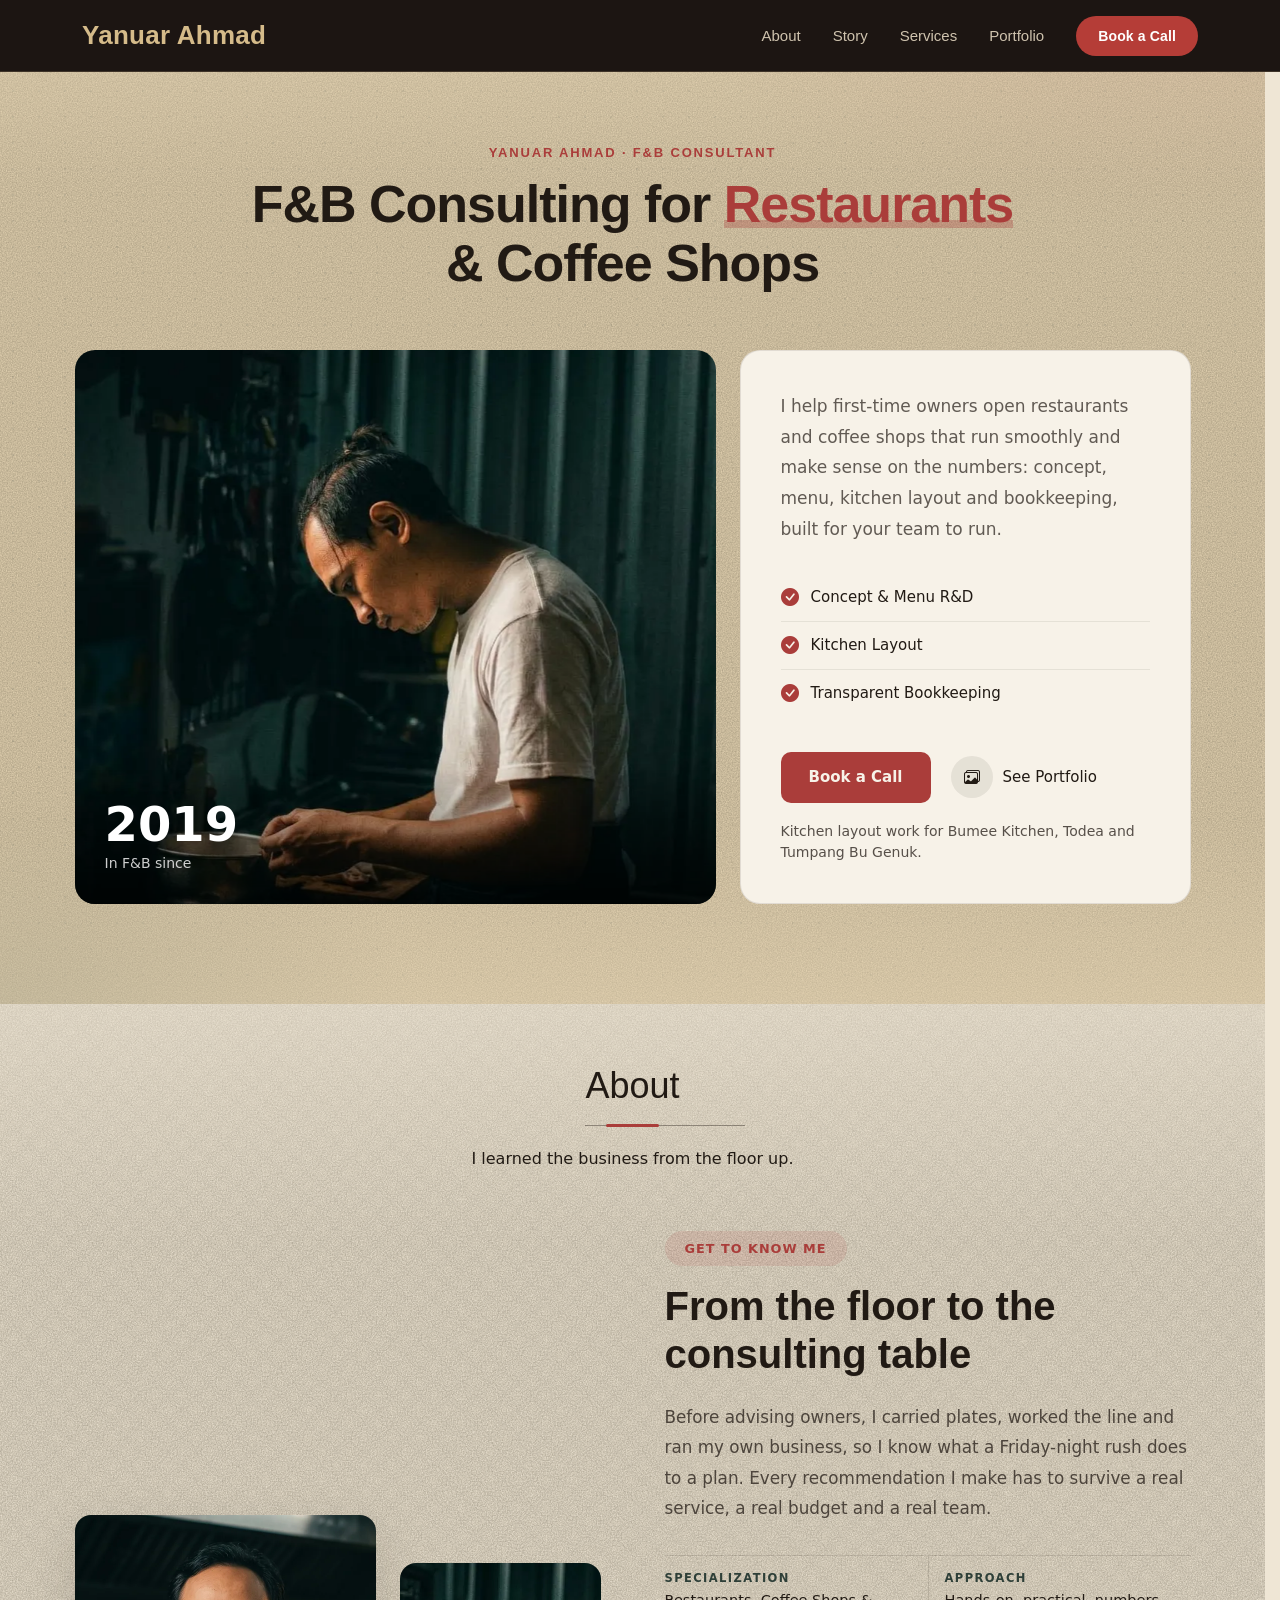
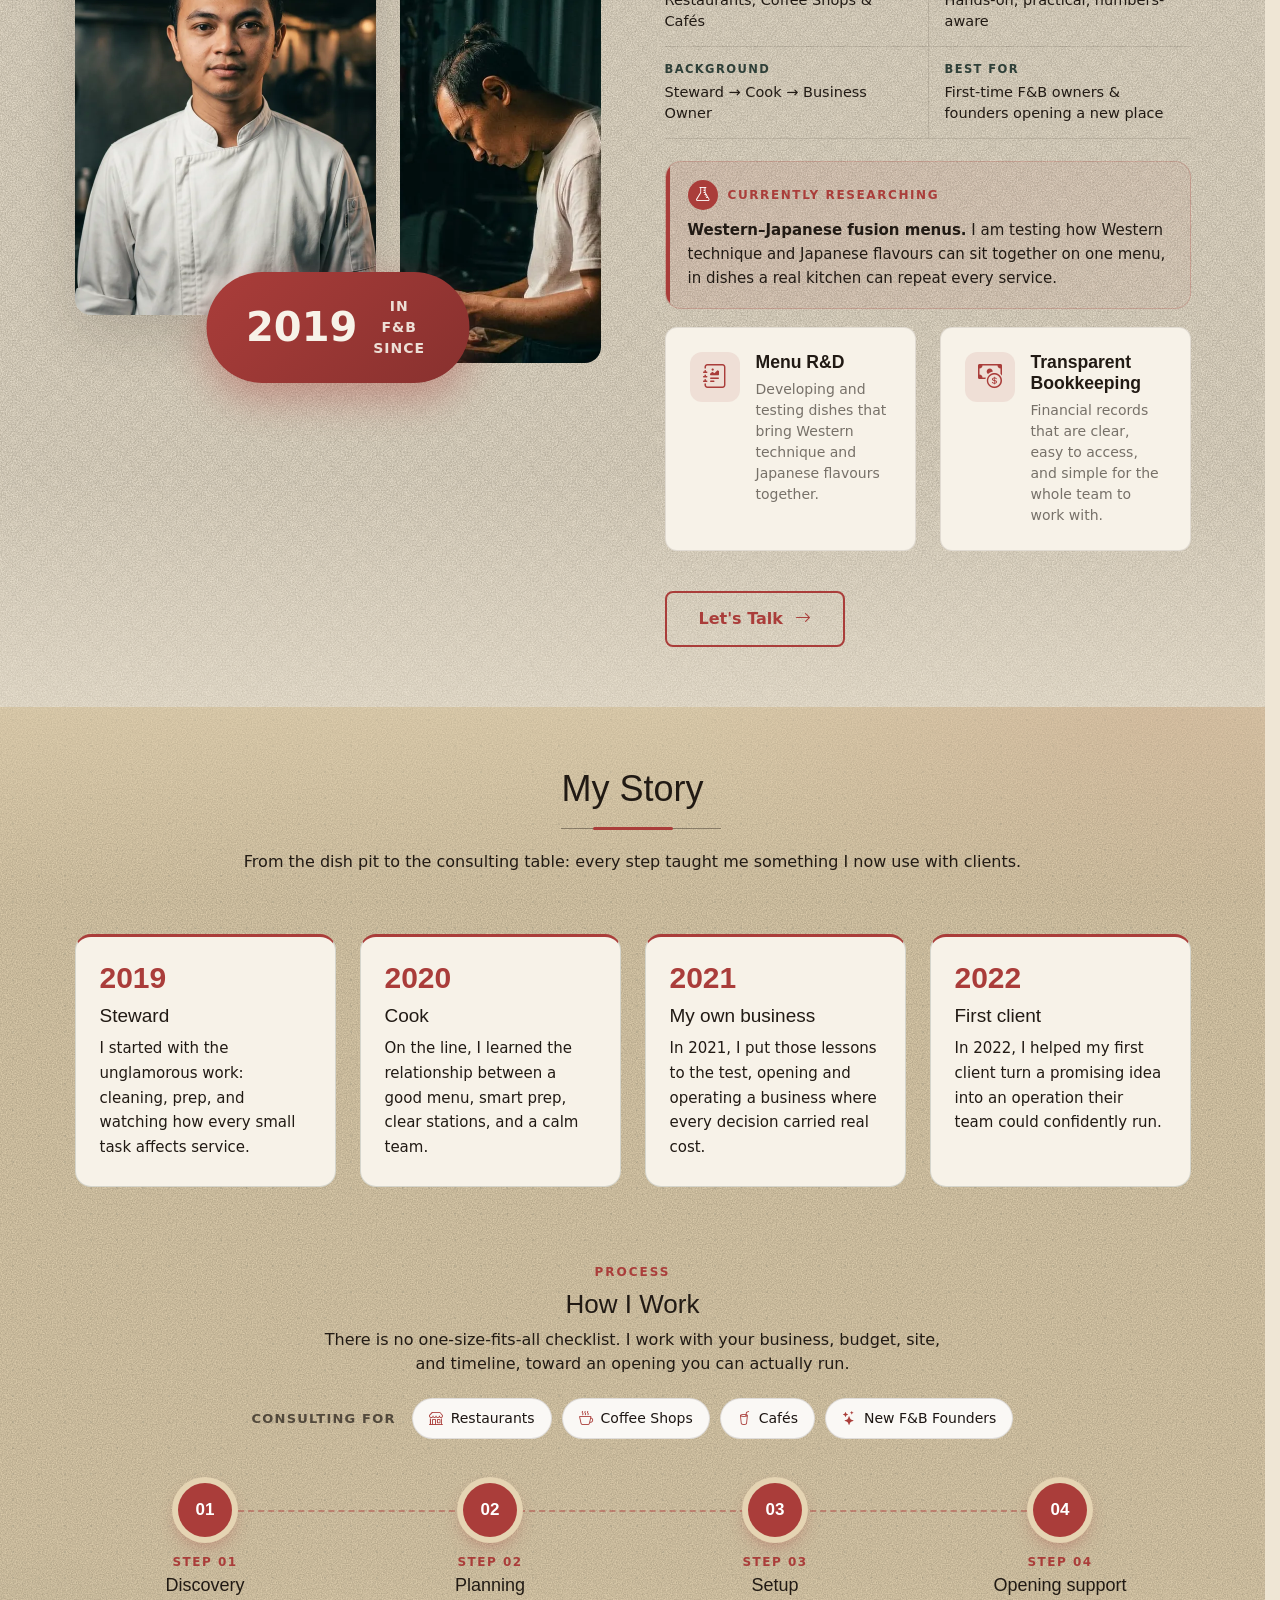
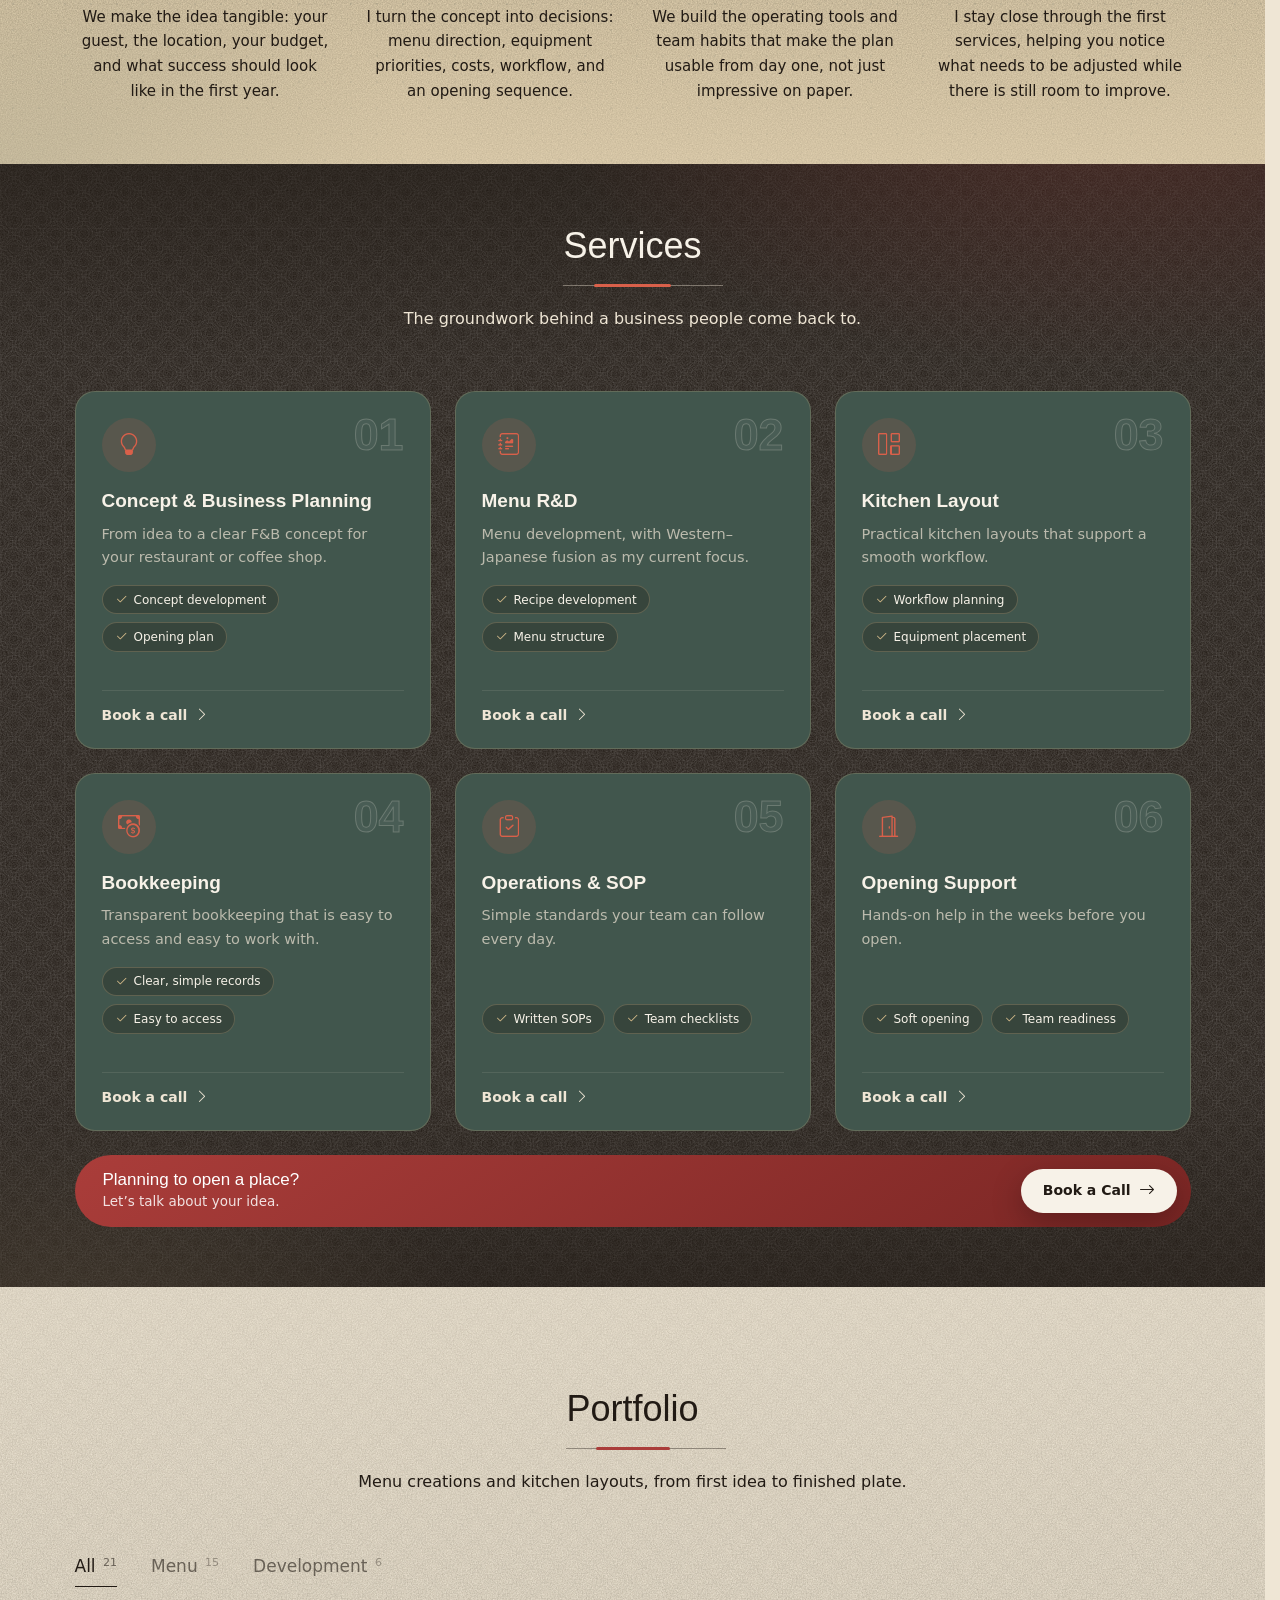
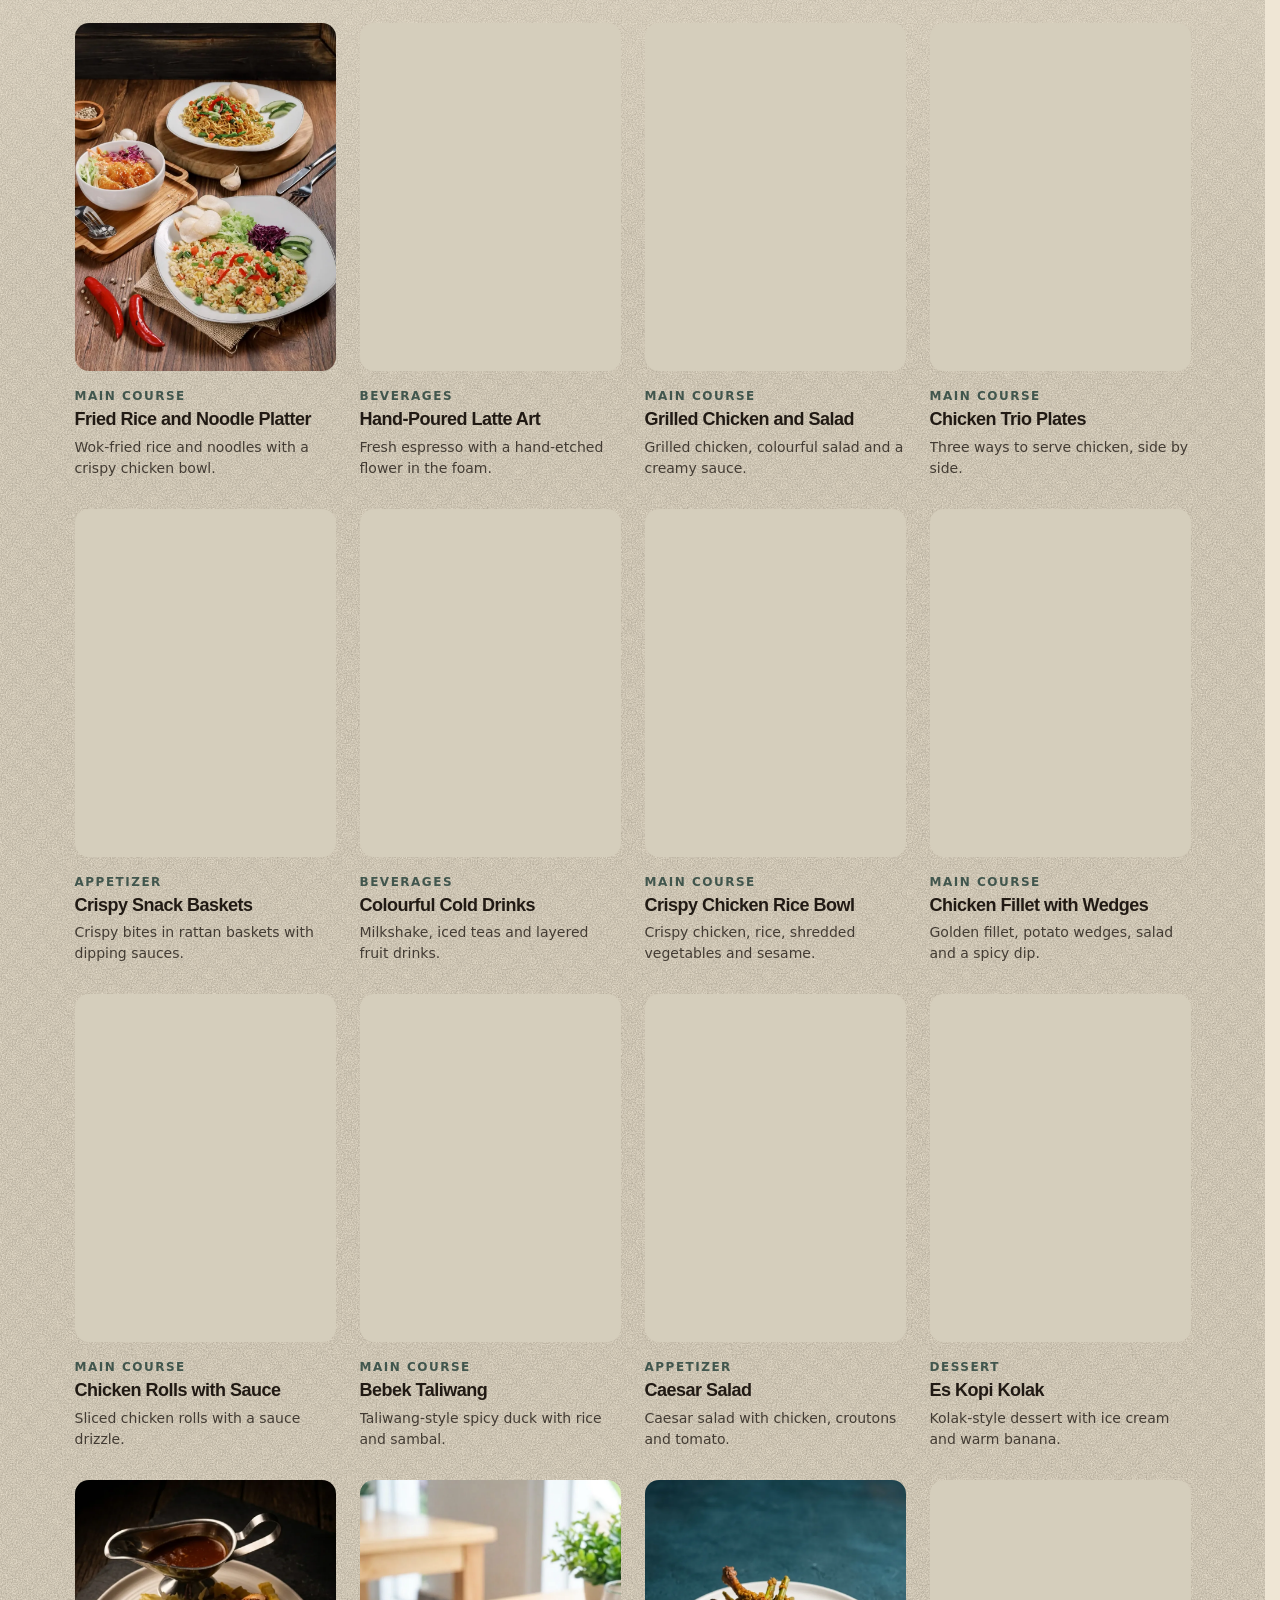
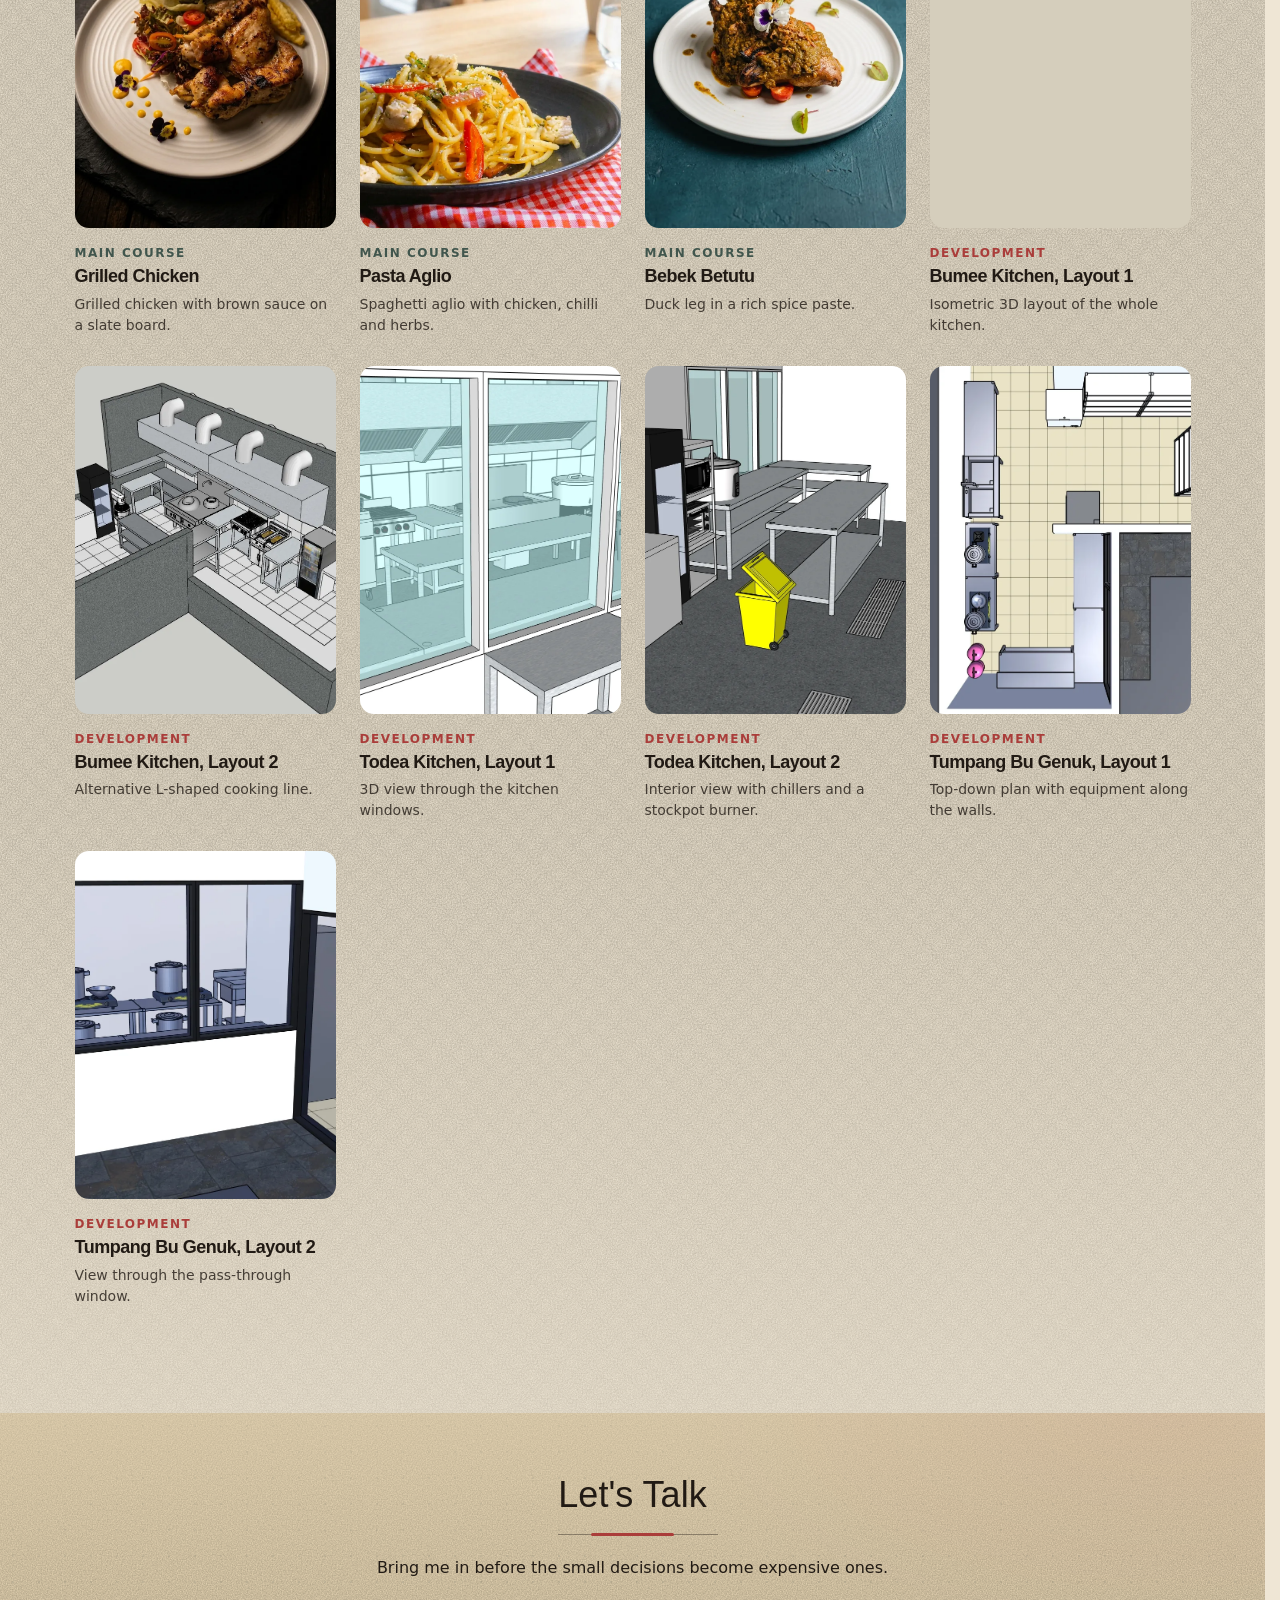
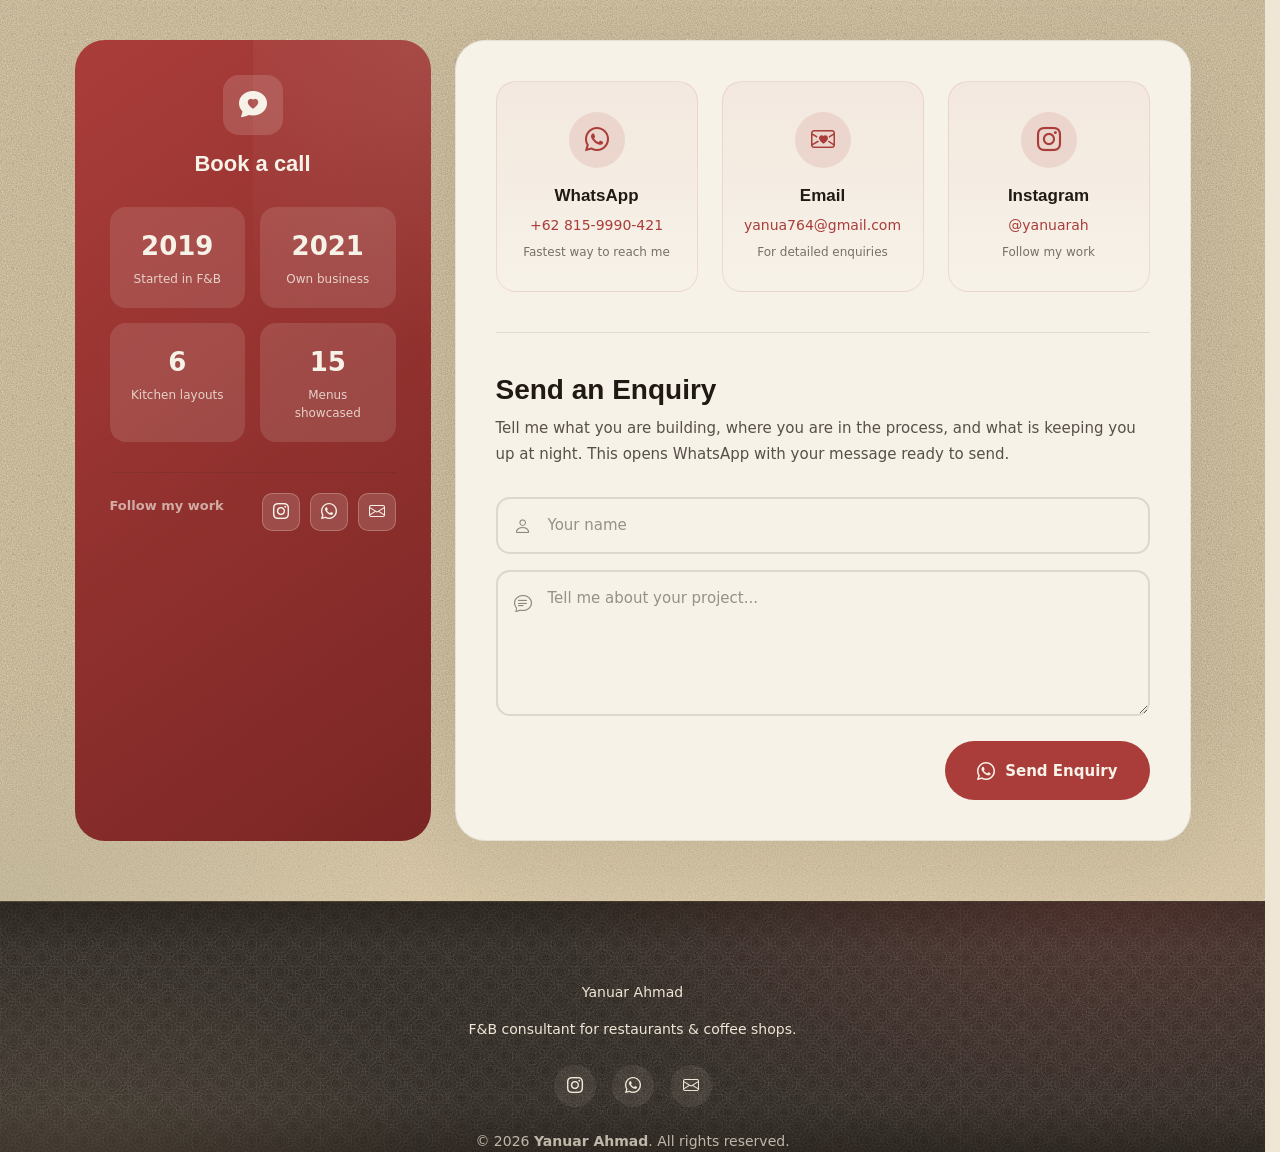
==== commit e2657c4f: "Fix duplicate copyright in footer Removed duplicate copyright section from footer." ====
--- a/Portofolio/index.html
+++ b/Portofolio/index.html
@@ -217,7 +217,7 @@
   </div>
 </div></main>
 <footer id="footer" class="footer dark-background"><div class="container text-center"><a href="#hero" class="logo d-inline-flex mb-3"><span class="sitename">Yanuar Ahmad</span></a><p class="mb-3">F&amp;B consultant for restaurants &amp; coffee shops.</p><div class="social-links d-flex justify-content-center gap-3 mb-4"><a href="https://instagram.com/yanuarah" target="_blank" rel="noopener" aria-label="Instagram"><i class="bi bi-instagram"></i></a><a href="https://wa.me/628159990421" data-wa-link target="_blank" rel="noopener" aria-label="WhatsApp"><i class="bi bi-whatsapp"></i></a><a href="mailto:yanua764@gmail.com" data-mail-link aria-label="Email"><i class="bi bi-envelope"></i></a></div>
-<div class="copyright">&copy; <span id="year">2026</span> <strong class="sitename">Yanuar Ahmad</strong>. All rights reserved.</div><div class="credits">Template by <a href="https://bootstrapmade.com/" target="_blank" rel="noopener">BootstrapMade</a></div></div></footer>
+<div class="copyright">&copy; <span id="year">2026</span> <strong class="sitename">Yanuar Ahmad</strong>. All rights reserved.</footer>
 <a href="#" id="scroll-top" class="scroll-top d-flex align-items-center justify-content-center" aria-label="Back to top"><i class="bi bi-arrow-up-short"></i></a>
 <div id="preloader" aria-hidden="true"></div>
 
--- a/Portofolio/assets/css/main.css
+++ b/Portofolio/assets/css/main.css
@@ -0,0 +1,7278 @@
+/**
+* Template Name: Creativo
+* Template URL: https://bootstrapmade.com/creativo-bootstrap-creative-agency-template/
+* Updated: Mar 23 2026 with Bootstrap v5.3.8
+* Author: BootstrapMade.com
+* License: https://bootstrapmade.com/license/
+*/
+
+/*--------------------------------------------------------------
+# Font & Color Variables
+# Help: https://bootstrapmade.com/color-system/
+--------------------------------------------------------------*/
+/* Fonts */
+:root {
+  --default-font: "Roboto",  system-ui, -apple-system, "Segoe UI", Roboto, "Helvetica Neue", Arial, "Noto Sans", "Liberation Sans", sans-serif, "Apple Color Emoji", "Segoe UI Emoji", "Segoe UI Symbol", "Noto Color Emoji";
+  --heading-font: "Lato",  sans-serif;
+  --nav-font: "Poppins",  sans-serif;
+}
+
+/* Global Colors - The following color variables are used throughout the website. Updating them here will change the color scheme of the entire website */
+:root { 
+  --background-color: #F0EEE8; /* Background color for the entire website, including individual sections */
+  --default-color: #364B4D; /* Default color used for the majority of the text content across the entire website */
+  --heading-color: #1E2322; /* Color for headings, subheadings and title throughout the website */
+  --accent-color: #B83A25; /* Accent color that represents your brand on the website. It's used for buttons, links, and other elements that need to stand out */
+  --surface-color: #FAF8F4; /* The surface color is used as a background of boxed elements within sections, such as cards, icon boxes, or other elements that require a visual separation from the global background. */
+  --contrast-color: #ffffff; /* Contrast color for text, ensuring readability against backgrounds of accent, heading, or default colors. */
+}
+
+/* Nav Menu Colors - The following color variables are used specifically for the navigation menu. They are separate from the global colors to allow for more customization options */
+:root {
+  --nav-color: #D5CEBC;  /* The default color of the main navmenu links */
+  --nav-hover-color: #ffffff; /* Applied to main navmenu links when they are hovered over or active */
+  --nav-mobile-background-color: #19222E; /* Used as the background color for mobile navigation menu */
+  --nav-dropdown-background-color: #19222E; /* Used as the background color for dropdown items that appear when hovering over primary navigation items */
+  --nav-dropdown-color: #D5CEBC; /* Used for navigation links of the dropdown items in the navigation menu. */
+  --nav-dropdown-hover-color: #B83A25; /* Similar to --nav-hover-color, this color is applied to dropdown navigation links when they are hovered over. */
+}
+
+/* Color Presets - These classes override global colors when applied to any section or element, providing reuse of the sam color scheme. */
+
+.light-background {
+  --background-color: #E6E2D7;
+  --surface-color: #FAF8F4;
+}
+
+.dark-background {
+  --background-color: #19222E;
+  --default-color: #ffffff;
+  --heading-color: #ffffff;
+  --surface-color: #1E2A36;
+  --contrast-color: #ffffff;
+}
+
+/* Smooth scroll */
+:root {
+  scroll-behavior: smooth;
+}
+
+/*--------------------------------------------------------------
+# General Styling & Shared Classes
+--------------------------------------------------------------*/
+body {
+  color: var(--default-color);
+  background-color: var(--background-color);
+  font-family: var(--default-font);
+}
+
+a {
+  color: var(--accent-color);
+  text-decoration: none;
+  transition: 0.3s;
+}
+
+a:hover {
+  color: color-mix(in srgb, var(--accent-color), transparent 25%);
+  text-decoration: none;
+}
+
+h1,
+h2,
+h3,
+h4,
+h5,
+h6 {
+  color: var(--heading-color);
+  font-family: var(--heading-font);
+}
+
+/* PHP Email Form Messages
+------------------------------*/
+.php-email-form .error-message {
+  display: none;
+  background: #df1529;
+  color: #ffffff;
+  text-align: left;
+  padding: 15px;
+  margin-bottom: 24px;
+  font-weight: 600;
+}
+
+.php-email-form .sent-message {
+  display: none;
+  color: #ffffff;
+  background: #059652;
+  text-align: center;
+  padding: 15px;
+  margin-bottom: 24px;
+  font-weight: 600;
+}
+
+.php-email-form .loading {
+  display: none;
+  background: var(--surface-color);
+  text-align: center;
+  padding: 15px;
+  margin-bottom: 24px;
+}
+
+.php-email-form .loading:before {
+  content: "";
+  display: inline-block;
+  border-radius: 50%;
+  width: 24px;
+  height: 24px;
+  margin: 0 10px -6px 0;
+  border: 3px solid var(--accent-color);
+  border-top-color: var(--surface-color);
+  animation: php-email-form-loading 1s linear infinite;
+}
+
+@keyframes php-email-form-loading {
+  0% {
+    transform: rotate(0deg);
+  }
+
+  100% {
+    transform: rotate(360deg);
+  }
+}
+
+/*--------------------------------------------------------------
+# Global Header + Side Drawer
+--------------------------------------------------------------*/
+:root {
+  --nav-bg: #1C1512;
+  --nav-ink: #F3EBDD;
+  --nav-muted: #CFC3AE;
+  --nav-brand: #D5BB8A;
+  --nav-accent: #B53D37;
+  --nav-accent-hover: #C4453F;
+  --nav-line: rgba(255, 255, 255, 0.15);
+  --nav-ease: cubic-bezier(0.22, 1, 0.36, 1);
+  --header-h: 64px;
+}
+
+@media (min-width: 992px) {
+  :root { --header-h: 72px; }
+}
+
+/* keeps fixed header from shifting when body scroll is locked */
+html { scrollbar-gutter: stable; }
+body.nav-open { overflow: hidden; }
+
+/* ---- Header bar ---- */
+.header {
+  height: var(--header-h);
+  padding: 0;
+  display: flex;
+  align-items: center;
+  background: var(--nav-bg);
+  color: var(--nav-ink);
+  transition: box-shadow 0.3s ease;
+}
+
+/* sits above backdrop + drawer so the toggle never moves */
+.header.fixed-top { z-index: 1060; }
+
+.scrolled .header {
+  box-shadow: 0 1px 0 rgba(255, 255, 255, 0.06), 0 8px 24px rgba(0, 0, 0, 0.18);
+}
+
+.header .header-inner {
+  display: flex;
+  align-items: center;
+  gap: 32px;
+  height: 100%;
+}
+
+.header .logo {
+  display: inline-flex;
+  align-items: center;
+  margin-right: auto;
+  line-height: 1;
+  text-decoration: none;
+  border-radius: 6px;
+  -webkit-tap-highlight-color: transparent;
+}
+
+.header .logo .sitename {
+  margin: 0;
+  font-family: var(--heading-font);
+  font-size: 22px;
+  line-height: 1.2;
+  font-weight: 700;
+  letter-spacing: 0.01em;
+  color: var(--nav-brand);
+}
+
+/* ---- Focus: keyboard only, never on mouse/touch ---- */
+.header a:focus:not(:focus-visible),
+.header button:focus:not(:focus-visible),
+.drawer a:focus:not(:focus-visible) {
+  outline: none;
+}
+
+.header a:focus-visible,
+.header button:focus-visible,
+.drawer a:focus-visible {
+  outline: 2px solid var(--nav-brand);
+  outline-offset: 4px;
+  border-radius: 6px;
+}
+
+/* ---- Desktop inline links ---- */
+.primary-nav { display: none; }
+
+.primary-nav ul {
+  display: flex;
+  align-items: center;
+  gap: 32px;
+  margin: 0;
+  padding: 0;
+  list-style: none;
+}
+
+.primary-nav a {
+  position: relative;
+  display: block;
+  padding: 8px 0;
+  font: 500 15px/1 var(--nav-font);
+  color: var(--nav-muted);
+  text-decoration: none;
+  transition: color 0.25s ease;
+  -webkit-tap-highlight-color: transparent;
+}
+
+.primary-nav a::after {
+  content: "";
+  position: absolute;
+  left: 0;
+  right: 0;
+  bottom: 0;
+  height: 2px;
+  background: var(--nav-accent);
+  transform: scaleX(0);
+  transform-origin: left;
+  transition: transform 0.3s var(--nav-ease);
+}
+
+.primary-nav a:hover,
+.primary-nav a.active { color: #fff; }
+
+.primary-nav a:hover::after,
+.primary-nav a.active::after { transform: scaleX(1); }
+
+/* ---- Action cluster ---- */
+.header-actions {
+  display: inline-flex;
+  align-items: center;
+  gap: 12px;
+}
+
+.header-social {
+  display: inline-flex;
+  align-items: center;
+  gap: 12px;
+  transition: opacity 0.25s ease;
+}
+
+.header-divider {
+  width: 1px;
+  height: 24px;
+  background: var(--nav-line);
+  transition: opacity 0.25s ease;
+}
+
+.icon-link {
+  position: relative;
+  display: inline-grid;
+  place-items: center;
+  width: 20px;
+  height: 20px;
+  color: var(--nav-muted);
+  text-decoration: none;
+  transition: color 0.25s ease;
+  -webkit-tap-highlight-color: transparent;
+}
+
+.icon-link::after { content: ""; position: absolute; inset: -12px -6px; } /* larger tap area */
+.icon-link i { display: block; font-size: 20px; line-height: 1; }
+.icon-link i::before { display: block; line-height: 1; vertical-align: 0; }
+.icon-link:hover { color: #fff; }
+
+/* ---- Pill button ---- */
+.btn-book {
+  display: inline-flex;
+  align-items: center;
+  justify-content: center;
+  height: 40px;
+  padding: 0 22px;
+  border-radius: 999px;
+  background: var(--nav-accent);
+  color: #fff;
+  font: 600 14px/1 var(--nav-font);
+  letter-spacing: 0.01em;
+  text-decoration: none;
+  white-space: nowrap;
+  transition: background-color 0.25s ease;
+  -webkit-tap-highlight-color: transparent;
+}
+
+.btn-book:hover { background: var(--nav-accent-hover); color: #fff; }
+.header .header-actions .btn-book { display: none; }
+
+/* ---- Hamburger / close toggle (44 x 44, fixed position) ---- */
+.nav-toggle {
+  position: relative;
+  flex: 0 0 44px;
+  width: 44px;
+  height: 44px;
+  margin-right: -12px; /* lines align with the container's right edge */
+  padding: 0;
+  border: 0;
+  border-radius: 10px;
+  background: none;
+  color: var(--nav-ink);
+  cursor: pointer;
+  -webkit-tap-highlight-color: transparent;
+}
+
+.nav-toggle span {
+  position: absolute;
+  left: 12px;
+  top: 50%;
+  width: 20px;
+  height: 2px;
+  margin-top: -1px;
+  border-radius: 2px;
+  background: currentColor;
+  transition: transform 280ms ease, opacity 280ms ease;
+}
+
+.nav-toggle span:nth-child(1) { transform: translateY(-6px); }
+.nav-toggle span:nth-child(3) { transform: translateY(6px); }
+
+.nav-open .nav-toggle span:nth-child(1) { transform: rotate(45deg); }
+.nav-open .nav-toggle span:nth-child(2) { opacity: 0; transform: scaleX(0.2); }
+.nav-open .nav-toggle span:nth-child(3) { transform: rotate(-45deg); }
+
+/* header socials are repeated in the drawer, so they step aside (layout unchanged) */
+.nav-open .header-social,
+.nav-open .header-divider { opacity: 0; pointer-events: none; }
+
+/* ---- Backdrop ---- */
+.nav-backdrop {
+  position: fixed;
+  inset: 0;
+  z-index: 1040;
+  background: rgba(18, 14, 12, 0.55);
+  -webkit-backdrop-filter: blur(6px);
+  backdrop-filter: blur(6px);
+  opacity: 0;
+  visibility: hidden;
+  transition: opacity 300ms var(--nav-ease), visibility 0s linear 300ms;
+}
+
+.nav-open .nav-backdrop {
+  opacity: 1;
+  visibility: visible;
+  transition-delay: 0s, 0s;
+}
+
+/* ---- Right-anchored drawer ---- */
+.drawer {
+  position: fixed;
+  top: 0;
+  right: 0;
+  height: 100vh;
+  height: 100dvh;
+  width: min(340px, 84vw);
+  z-index: 1050;
+  display: flex;
+  flex-direction: column;
+  padding: calc(var(--header-h) + 16px) 28px calc(24px + env(safe-area-inset-bottom, 0px));
+  background: var(--nav-bg);
+  color: var(--nav-ink);
+  border-left: 1px solid rgba(255, 255, 255, 0.06);
+  overflow-y: auto;
+  overscroll-behavior: contain;
+  transform: translateX(100%);
+  visibility: hidden;
+  transition: transform 360ms var(--nav-ease), visibility 0s linear 360ms;
+}
+
+.nav-open .drawer {
+  transform: translateX(0);
+  visibility: visible;
+  box-shadow: -24px 0 48px rgba(0, 0, 0, 0.35);
+  transition-delay: 0s, 0s;
+}
+
+.drawer-nav ul { margin: 0; padding: 0; list-style: none; }
+.drawer-nav li + li { border-top: 1px solid rgba(255, 255, 255, 0.08); }
+
+.drawer-nav a {
+  position: relative;
+  display: flex;
+  align-items: center;
+  min-height: 56px;
+  padding-left: 18px;
+  font-family: var(--heading-font);
+  font-size: 22px;
+  font-weight: 700;
+  line-height: 1.2;
+  color: var(--nav-muted);
+  text-decoration: none;
+  transition: color 0.25s ease;
+  -webkit-tap-highlight-color: transparent;
+}
+
+.drawer-nav a::before {
+  content: "";
+  position: absolute;
+  left: 0;
+  top: 50%;
+  width: 3px;
+  height: 26px;
+  margin-top: -13px;
+  border-radius: 2px;
+  background: var(--nav-accent);
+  transform: scaleY(0);
+  transition: transform 0.3s var(--nav-ease);
+}
+
+.drawer-nav a:hover,
+.drawer-nav a.active { color: #fff; }
+.drawer-nav a.active::before { transform: scaleY(1); }
+.drawer-nav a:focus-visible { outline-offset: -3px; }
+
+.drawer-cta { margin-top: 28px; }
+
+.btn-book.btn-block {
+  display: flex;
+  width: 100%;
+  height: 52px;
+  font-size: 15px;
+}
+
+.drawer-foot {
+  display: flex;
+  align-items: center;
+  gap: 12px;
+  margin-top: auto;
+  padding-top: 24px;
+  border-top: 1px solid rgba(255, 255, 255, 0.1);
+}
+
+.drawer .drawer-foot .icon-link {
+  width: 44px;
+  height: 44px;
+  border: 1px solid var(--nav-line);
+  border-radius: 50%;
+}
+
+.drawer .drawer-foot .icon-link::after { inset: 0; }
+.drawer .drawer-foot .icon-link:hover { border-color: var(--nav-accent); }
+
+/* spacing before the foot when the drawer is short */
+.drawer-cta { margin-bottom: 28px; }
+
+/* ---- Staggered reveal ---- */
+.drawer [data-stagger] {
+  opacity: 0;
+  transform: translateX(12px);
+  transition: opacity 300ms ease, transform 360ms var(--nav-ease);
+}
+
+.nav-open .drawer [data-stagger] {
+  opacity: 1;
+  transform: translateX(0);
+  transition-delay: calc(120ms + var(--i, 0) * 40ms);
+}
+
+/* ---- Desktop: inline nav, no drawer ---- */
+@media (min-width: 992px) {
+  .header .logo .sitename { font-size: 26px; }
+  .primary-nav { display: block; }
+  .header-social,
+  .header-divider,
+  .nav-toggle { display: none; }
+  .header .header-actions .btn-book { display: inline-flex; }
+  .drawer,
+  .nav-backdrop { display: none; }
+}
+
+@media (max-width: 374px) {
+  .header .logo .sitename { font-size: 20px; }
+  .header-actions,
+  .header-social { gap: 10px; }
+}
+
+@media (prefers-reduced-motion: reduce) {
+  .nav-backdrop,
+  .drawer,
+  .drawer [data-stagger],
+  .nav-toggle span {
+    transition-duration: 0.01ms !important;
+    transition-delay: 0s !important;
+  }
+}
+
+/*--------------------------------------------------------------
+# Global Footer
+--------------------------------------------------------------*/
+.footer {
+  color: var(--default-color);
+  background: var(--background-color);
+  font-size: 14px;
+  padding: 80px 0 0;
+  position: relative;
+  border-top: 1px solid color-mix(in srgb, var(--default-color), transparent 85%);
+}
+
+.footer .footer-content .logo {
+  line-height: 1;
+}
+
+.footer .footer-content .logo span {
+  color: var(--heading-color);
+  font-size: 28px;
+  font-weight: 700;
+  letter-spacing: 0.5px;
+  font-family: var(--heading-font);
+}
+
+.footer .footer-content p {
+  font-size: 15px;
+  line-height: 1.6;
+  color: color-mix(in srgb, var(--default-color), transparent 15%);
+}
+
+.footer .newsletter-form {
+  margin-top: 30px;
+}
+
+.footer .newsletter-form h5 {
+  color: var(--heading-color);
+  font-size: 16px;
+  font-weight: 600;
+  margin-bottom: 15px;
+  font-family: var(--heading-font);
+}
+
+.footer .newsletter-form .input-group {
+  position: relative;
+  display: flex;
+  border-radius: 50px;
+  overflow: hidden;
+  box-shadow: 0 2px 10px color-mix(in srgb, var(--default-color), transparent 90%);
+}
+
+.footer .newsletter-form input[type=email] {
+  flex: 1;
+  padding: 12px 20px;
+  border: none;
+  background-color: var(--surface-color);
+  color: var(--default-color);
+  font-size: 14px;
+}
+
+.footer .newsletter-form input[type=email]:focus {
+  outline: none;
+  box-shadow: none;
+}
+
+.footer .newsletter-form input[type=email]::placeholder {
+  color: color-mix(in srgb, var(--default-color), transparent 60%);
+}
+
+.footer .newsletter-form .btn-subscribe {
+  background-color: var(--accent-color);
+  color: var(--contrast-color);
+  border: none;
+  padding: 12px 20px;
+  cursor: pointer;
+  transition: 0.3s;
+}
+
+.footer .newsletter-form .btn-subscribe:hover {
+  background-color: color-mix(in srgb, var(--accent-color), black 10%);
+}
+
+.footer .newsletter-form .btn-subscribe i {
+  font-size: 16px;
+}
+
+.footer .newsletter-form .loading,
+.footer .newsletter-form .error-message,
+.footer .newsletter-form .sent-message {
+  font-size: 13px;
+  margin-top: 8px;
+}
+
+.footer h4 {
+  color: var(--heading-color);
+  font-size: 18px;
+  font-weight: 600;
+  margin-bottom: 25px;
+  position: relative;
+  font-family: var(--heading-font);
+}
+
+.footer h4:after {
+  content: "";
+  position: absolute;
+  left: 0;
+  bottom: -8px;
+  width: 30px;
+  height: 2px;
+  background-color: var(--accent-color);
+}
+
+.footer .footer-links ul {
+  list-style: none;
+  padding: 0;
+  margin: 0;
+}
+
+.footer .footer-links ul li {
+  padding: 8px 0;
+  display: flex;
+  align-items: center;
+  transition: 0.3s;
+}
+
+.footer .footer-links ul li:hover {
+  transform: translateX(5px);
+}
+
+.footer .footer-links ul a {
+  color: color-mix(in srgb, var(--default-color), transparent 25%);
+  text-decoration: none;
+  display: flex;
+  align-items: center;
+  font-size: 14px;
+  transition: 0.3s;
+}
+
+.footer .footer-links ul a:hover {
+  color: var(--accent-color);
+}
+
+.footer .footer-links ul a i {
+  margin-right: 8px;
+  font-size: 12px;
+  color: var(--accent-color);
+}
+
+.footer .footer-contact .contact-item {
+  display: flex;
+  align-items: flex-start;
+  margin-bottom: 20px;
+}
+
+.footer .footer-contact .contact-item .contact-icon {
+  width: 40px;
+  height: 40px;
+  background-color: color-mix(in srgb, var(--accent-color), transparent 90%);
+  border-radius: 50%;
+  display: flex;
+  align-items: center;
+  justify-content: center;
+  margin-right: 15px;
+  flex-shrink: 0;
+}
+
+.footer .footer-contact .contact-item .contact-icon i {
+  color: var(--accent-color);
+  font-size: 16px;
+}
+
+.footer .footer-contact .contact-item .contact-info p {
+  margin: 0;
+  color: color-mix(in srgb, var(--default-color), transparent 20%);
+  font-size: 14px;
+  line-height: 1.5;
+}
+
+.footer .social-links {
+  display: flex;
+  gap: 12px;
+  margin-top: 25px;
+}
+
+.footer .social-links a {
+  width: 42px;
+  height: 42px;
+  background-color: color-mix(in srgb, var(--default-color), transparent 92%);
+  color: color-mix(in srgb, var(--default-color), transparent 30%);
+  display: flex;
+  align-items: center;
+  justify-content: center;
+  border-radius: 50%;
+  transition: 0.3s;
+  text-decoration: none;
+}
+
+.footer .social-links a:hover {
+  background-color: var(--accent-color);
+  color: var(--contrast-color);
+  transform: translateY(-3px);
+}
+
+.footer .social-links a i {
+  font-size: 16px;
+}
+
+.footer .footer-bottom {
+  margin-top: 50px;
+  padding: 25px 0;
+  background-color: color-mix(in srgb, var(--default-color), transparent 95%);
+  border-top: 1px solid color-mix(in srgb, var(--default-color), transparent 85%);
+}
+
+.footer .footer-bottom .copyright p {
+  margin: 0;
+  font-size: 14px;
+  color: color-mix(in srgb, var(--default-color), transparent 20%);
+}
+
+@media (max-width: 991px) {
+  .footer .footer-bottom .copyright p {
+    text-align: center;
+    margin-bottom: 15px;
+  }
+}
+
+.footer .footer-bottom .footer-bottom-links {
+  text-align: right;
+  margin-bottom: 8px;
+}
+
+@media (max-width: 991px) {
+  .footer .footer-bottom .footer-bottom-links {
+    text-align: center;
+    margin-bottom: 10px;
+  }
+}
+
+.footer .footer-bottom .footer-bottom-links a {
+  color: color-mix(in srgb, var(--default-color), transparent 30%);
+  font-size: 13px;
+  margin-left: 20px;
+  text-decoration: none;
+}
+
+.footer .footer-bottom .footer-bottom-links a:first-child {
+  margin-left: 0;
+}
+
+.footer .footer-bottom .footer-bottom-links a:hover {
+  color: var(--accent-color);
+}
+
+@media (max-width: 991px) {
+  .footer .footer-bottom .footer-bottom-links a {
+    margin: 0 10px;
+  }
+}
+
+.footer .footer-bottom .credits {
+  text-align: right;
+  font-size: 13px;
+  color: color-mix(in srgb, var(--default-color), transparent 40%);
+}
+
+@media (max-width: 991px) {
+  .footer .footer-bottom .credits {
+    text-align: center;
+  }
+}
+
+.footer .footer-bottom .credits a {
+  color: var(--accent-color);
+  text-decoration: none;
+}
+
+.footer .footer-bottom .credits a:hover {
+  text-decoration: underline;
+}
+
+@media (max-width: 768px) {
+  .footer {
+    padding: 60px 0 0;
+  }
+
+  .footer .footer-content {
+    text-align: center;
+    margin-bottom: 40px;
+  }
+
+  .footer .footer-links,
+  .footer .footer-contact {
+    margin-bottom: 40px;
+  }
+}
+
+input[type=text],
+input[type=email],
+textarea {
+  color: var(--default-color);
+  background-color: var(--surface-color);
+  font-size: 14px;
+  border-color: color-mix(in srgb, var(--default-color), transparent 80%);
+}
+
+input[type=text]:focus,
+input[type=email]:focus,
+textarea:focus {
+  border-color: var(--accent-color);
+}
+
+input[type=text]::placeholder,
+input[type=email]::placeholder,
+textarea::placeholder {
+  color: color-mix(in srgb, var(--default-color), transparent 70%);
+}
+
+/*--------------------------------------------------------------
+# Preloader
+--------------------------------------------------------------*/
+#preloader {
+  position: fixed;
+  inset: 0;
+  z-index: 999999;
+  overflow: hidden;
+  background: var(--background-color);
+  transition: all 0.6s ease-out;
+}
+
+#preloader:before {
+  content: "";
+  position: fixed;
+  top: calc(50% - 30px);
+  left: calc(50% - 30px);
+  border: 6px solid #ffffff;
+  border-color: var(--accent-color) transparent var(--accent-color) transparent;
+  border-radius: 50%;
+  width: 60px;
+  height: 60px;
+  animation: animate-preloader 1.5s linear infinite;
+}
+
+@keyframes animate-preloader {
+  0% {
+    transform: rotate(0deg);
+  }
+
+  100% {
+    transform: rotate(360deg);
+  }
+}
+
+/*--------------------------------------------------------------
+# Scroll Top Button
+--------------------------------------------------------------*/
+.scroll-top {
+  position: fixed;
+  visibility: hidden;
+  opacity: 0;
+  right: 15px;
+  bottom: -15px;
+  z-index: 99999;
+  background-color: var(--accent-color);
+  width: 44px;
+  height: 44px;
+  border-radius: 50px;
+  transition: all 0.4s;
+}
+
+.scroll-top i {
+  font-size: 24px;
+  color: var(--contrast-color);
+  line-height: 0;
+}
+
+.scroll-top:hover {
+  background-color: color-mix(in srgb, var(--accent-color), transparent 20%);
+  color: var(--contrast-color);
+}
+
+.scroll-top.active {
+  visibility: visible;
+  opacity: 1;
+  bottom: 15px;
+}
+
+/*--------------------------------------------------------------
+# Disable aos animation delay on mobile devices
+--------------------------------------------------------------*/
+@media screen and (max-width: 768px) {
+  [data-aos-delay] {
+    transition-delay: 0 !important;
+  }
+}
+
+/*--------------------------------------------------------------
+# Global Page Titles & Breadcrumbs
+--------------------------------------------------------------*/
+.page-title {
+  color: var(--default-color);
+  background-color: var(--background-color);
+  position: relative;
+}
+
+.page-title .heading {
+  padding: 80px 0;
+  border-top: 1px solid color-mix(in srgb, var(--default-color), transparent 90%);
+}
+
+.page-title .heading h1 {
+  font-size: 38px;
+  font-weight: 700;
+}
+
+.page-title nav {
+  background-color: color-mix(in srgb, var(--default-color), transparent 96%);
+  padding: 20px 0;
+}
+
+.page-title nav ol {
+  display: flex;
+  flex-wrap: wrap;
+  list-style: none;
+  padding: 0;
+  margin: 0;
+  font-size: 16px;
+  font-weight: 400;
+}
+
+.page-title nav ol li+li {
+  padding-left: 10px;
+}
+
+.page-title nav ol li+li::before {
+  content: "/";
+  display: inline-block;
+  padding-right: 10px;
+  color: color-mix(in srgb, var(--default-color), transparent 70%);
+}
+
+/*--------------------------------------------------------------
+# Global Sections
+--------------------------------------------------------------*/
+section,
+.section {
+  color: var(--default-color);
+  background-color: var(--background-color);
+  padding: 60px 0;
+  scroll-margin-top: calc(var(--header-h) + 8px);
+  overflow: clip;
+}
+
+/*--------------------------------------------------------------
+# Global Section Titles
+--------------------------------------------------------------*/
+.section-title {
+  text-align: center;
+  padding-bottom: 60px;
+  position: relative;
+}
+
+.section-title h2 {
+  font-size: 36px;
+  font-weight: 400;
+  margin-bottom: 20px;
+  padding-bottom: 20px;
+  position: relative;
+}
+
+.section-title h2:before {
+  content: "";
+  position: absolute;
+  display: block;
+  width: 160px;
+  height: 1px;
+  background: color-mix(in srgb, var(--default-color), transparent 60%);
+  left: 0;
+  right: 0;
+  bottom: 1px;
+  margin: auto;
+}
+
+.section-title h2::after {
+  content: "";
+  position: absolute;
+  display: block;
+  width: 60px;
+  height: 3px;
+  background: var(--accent-color);
+  left: 0;
+  right: 0;
+  bottom: 0;
+  margin: auto;
+}
+
+.section-title p {
+  margin-bottom: 0;
+}
+
+/*--------------------------------------------------------------
+# Hero Section
+--------------------------------------------------------------*/
+.hero {
+  padding: 140px 0 100px;
+}
+
+.hero .hero-header {
+  text-align: center;
+  max-width: 800px;
+  margin: 0 auto;
+}
+
+.hero .hero-header h1 {
+  font-size: 52px;
+  font-weight: 800;
+  line-height: 1.15;
+  letter-spacing: -1px;
+}
+
+.hero .hero-header h1 .highlight {
+  color: var(--accent-color);
+  position: relative;
+}
+
+.hero .hero-header h1 .highlight::after {
+  content: "";
+  position: absolute;
+  bottom: 5px;
+  left: 0;
+  width: 100%;
+  height: 8px;
+  background: color-mix(in srgb, var(--accent-color), transparent 70%);
+  z-index: -1;
+}
+
+.hero .media-block {
+  position: relative;
+  border-radius: 20px;
+  overflow: hidden;
+  height: 100%;
+  min-height: 380px;
+}
+
+.hero .media-block img {
+  width: 100%;
+  height: 100%;
+  object-fit: cover;
+}
+
+.hero .media-block .overlay-content {
+  position: absolute;
+  bottom: 0;
+  left: 0;
+  right: 0;
+  padding: 30px;
+  background: linear-gradient(to top, rgba(0, 0, 0, 0.7), transparent);
+}
+
+.hero .media-block .overlay-content .stats-item {
+  display: flex;
+  flex-direction: column;
+}
+
+.hero .media-block .overlay-content .stats-item .number {
+  font-size: 48px;
+  font-weight: 700;
+  color: #fff;
+  line-height: 1;
+}
+
+.hero .media-block .overlay-content .stats-item .label {
+  font-size: 14px;
+  color: rgba(255, 255, 255, 0.8);
+  margin-top: 5px;
+}
+
+.hero .info-block {
+  background: var(--surface-color);
+  border: 1px solid color-mix(in srgb, var(--default-color), transparent 90%);
+  border-radius: 20px;
+  padding: 40px;
+  height: 100%;
+  display: flex;
+  flex-direction: column;
+  justify-content: center;
+}
+
+.hero .info-block .lead-text {
+  font-size: 17px;
+  line-height: 1.8;
+  color: color-mix(in srgb, var(--default-color), transparent 30%);
+  margin-bottom: 30px;
+}
+
+.hero .info-block .feature-list {
+  list-style: none;
+  padding: 0;
+  margin: 0 0 35px;
+}
+
+.hero .info-block .feature-list li {
+  display: flex;
+  align-items: center;
+  gap: 12px;
+  font-size: 15px;
+  font-weight: 500;
+  padding: 10px 0;
+  border-bottom: 1px solid color-mix(in srgb, var(--default-color), transparent 92%);
+}
+
+.hero .info-block .feature-list li:last-child {
+  border-bottom: none;
+}
+
+.hero .info-block .feature-list li i {
+  color: var(--accent-color);
+  font-size: 18px;
+}
+
+.hero .info-block .action-row {
+  display: flex;
+  align-items: center;
+  gap: 20px;
+  flex-wrap: wrap;
+}
+
+.hero .info-block .action-row .btn-get-started {
+  display: inline-block;
+  padding: 14px 28px;
+  background: var(--accent-color);
+  color: var(--contrast-color);
+  font-size: 15px;
+  font-weight: 600;
+  border-radius: 10px;
+  transition: all 0.3s ease;
+}
+
+.hero .info-block .action-row .btn-get-started:hover {
+  background: color-mix(in srgb, var(--accent-color), var(--default-color) 15%);
+  transform: translateY(-3px);
+}
+
+.hero .info-block .action-row .btn-contact {
+  display: inline-flex;
+  align-items: center;
+  gap: 10px;
+  font-size: 15px;
+  font-weight: 500;
+  color: var(--default-color);
+  transition: color 0.3s ease;
+}
+
+.hero .info-block .action-row .btn-contact i {
+  width: 42px;
+  height: 42px;
+  display: flex;
+  align-items: center;
+  justify-content: center;
+  background: color-mix(in srgb, var(--default-color), transparent 92%);
+  border-radius: 50%;
+  font-size: 16px;
+  transition: all 0.3s ease;
+}
+
+.hero .info-block .action-row .btn-contact:hover {
+  color: var(--accent-color);
+}
+
+.hero .info-block .action-row .btn-contact:hover i {
+  background: color-mix(in srgb, var(--accent-color), transparent 85%);
+  color: var(--accent-color);
+}
+
+@media (max-width: 991px) {
+  .hero {
+    padding: 80px 0 70px;
+  }
+
+  .hero .hero-header h1 {
+    font-size: 40px;
+  }
+
+  .hero .media-block {
+    min-height: 300px;
+  }
+
+  .hero .info-block {
+    margin-top: 10px;
+    padding: 30px;
+  }
+}
+
+@media (max-width: 575px) {
+  .hero {
+    padding: 100px 0 50px;
+  }
+
+  .hero .hero-header h1 {
+    font-size: 32px;
+  }
+
+  .hero .hero-header h1 .highlight::after {
+    height: 6px;
+    bottom: 3px;
+  }
+
+  .hero .media-block {
+    min-height: 250px;
+  }
+
+  .hero .media-block .overlay-content {
+    padding: 20px;
+  }
+
+  .hero .media-block .overlay-content .stats-item .number {
+    font-size: 36px;
+  }
+
+  .hero .info-block {
+    padding: 25px;
+  }
+
+  .hero .info-block .lead-text {
+    font-size: 15px;
+  }
+
+  .hero .info-block .action-row {
+    flex-direction: column;
+    gap: 15px;
+  }
+
+  .hero .info-block .action-row .btn-get-started {
+    width: 100%;
+    text-align: center;
+  }
+}
+
+/*--------------------------------------------------------------
+# About Section
+--------------------------------------------------------------*/
+.about .about-wrapper {
+  display: grid;
+  grid-template-columns: 1fr 1fr;
+  gap: 4rem;
+  align-items: center;
+}
+
+@media (max-width: 992px) {
+  .about .about-wrapper {
+    grid-template-columns: 1fr;
+    gap: 3rem;
+  }
+}
+
+.about .image-gallery {
+  position: relative;
+}
+
+.about .image-gallery .gallery-grid {
+  display: grid;
+  grid-template-columns: 1.5fr 1fr;
+  gap: 1.5rem;
+}
+
+@media (max-width: 576px) {
+  .about .image-gallery .gallery-grid {
+    grid-template-columns: 1fr;
+  }
+}
+
+.about .image-gallery .gallery-item {
+  overflow: hidden;
+  border-radius: 16px;
+}
+
+.about .image-gallery .gallery-item img {
+  width: 100%;
+  height: 100%;
+  object-fit: cover;
+  transition: transform 0.5s ease;
+}
+
+.about .image-gallery .gallery-item:hover img {
+  transform: scale(1.05);
+}
+
+.about .image-gallery .main-image {
+  height: 400px;
+  box-shadow: 0 20px 50px color-mix(in srgb, var(--default-color), transparent 85%);
+}
+
+@media (max-width: 576px) {
+  .about .image-gallery .main-image {
+    height: 280px;
+  }
+}
+
+.about .image-gallery .side-image {
+  height: 400px;
+  align-self: end;
+  margin-top: 3rem;
+}
+
+@media (max-width: 576px) {
+  .about .image-gallery .side-image {
+    height: 220px;
+    margin-top: 0;
+  }
+}
+
+.about .image-gallery .experience-badge {
+  position: absolute;
+  bottom: -20px;
+  left: 50%;
+  transform: translateX(-50%);
+  z-index: 5;
+}
+
+.about .image-gallery .experience-badge .badge-inner {
+  background: linear-gradient(135deg, var(--accent-color), color-mix(in srgb, var(--accent-color), black 20%));
+  color: var(--contrast-color);
+  padding: 1.5rem 2.5rem;
+  border-radius: 60px;
+  text-align: center;
+  box-shadow: 0 15px 40px color-mix(in srgb, var(--accent-color), transparent 60%);
+  display: flex;
+  align-items: center;
+  gap: 0.75rem;
+}
+
+@media (max-width: 576px) {
+  .about .image-gallery .experience-badge .badge-inner {
+    padding: 1rem 1.75rem;
+  }
+}
+
+.about .image-gallery .experience-badge .number {
+  font-size: 2.5rem;
+  font-weight: 800;
+  line-height: 1;
+}
+
+@media (max-width: 576px) {
+  .about .image-gallery .experience-badge .number {
+    font-size: 2rem;
+  }
+}
+
+.about .image-gallery .experience-badge .label {
+  font-size: 0.875rem;
+  font-weight: 600;
+  text-transform: uppercase;
+  letter-spacing: 1px;
+  opacity: 0.9;
+}
+
+@media (max-width: 992px) {
+  .about .info-panel {
+    margin-top: 2rem;
+  }
+}
+
+.about .info-panel .panel-header {
+  margin-bottom: 1.5rem;
+}
+
+.about .info-panel .panel-header .tagline {
+  display: inline-block;
+  background: color-mix(in srgb, var(--accent-color), transparent 88%);
+  color: var(--accent-color);
+  padding: 0.5rem 1.25rem;
+  border-radius: 30px;
+  font-size: 0.8rem;
+  font-weight: 700;
+  text-transform: uppercase;
+  letter-spacing: 1px;
+  margin-bottom: 1rem;
+}
+
+.about .info-panel .panel-header h2 {
+  font-size: 2.5rem;
+  font-weight: 800;
+  line-height: 1.2;
+}
+
+@media (max-width: 768px) {
+  .about .info-panel .panel-header h2 {
+    font-size: 2rem;
+  }
+}
+
+.about .info-panel .description {
+  color: color-mix(in srgb, var(--default-color), transparent 25%);
+  font-size: 1.05rem;
+  line-height: 1.8;
+  margin-bottom: 2rem;
+}
+
+.about .info-panel .highlights-row {
+  display: grid;
+  grid-template-columns: 1fr 1fr;
+  gap: 1.5rem;
+  margin-bottom: 2.5rem;
+}
+
+@media (max-width: 576px) {
+  .about .info-panel .highlights-row {
+    grid-template-columns: 1fr;
+  }
+}
+
+.about .info-panel .highlight-box {
+  display: flex;
+  gap: 1rem;
+  padding: 1.5rem;
+  background: var(--surface-color);
+  border-radius: 12px;
+  border: 1px solid color-mix(in srgb, var(--default-color), transparent 90%);
+  transition: all 0.3s ease;
+}
+
+.about .info-panel .highlight-box:hover {
+  box-shadow: 0 10px 30px color-mix(in srgb, var(--default-color), transparent 90%);
+  transform: translateY(-3px);
+}
+
+.about .info-panel .highlight-box .icon-wrap {
+  width: 50px;
+  height: 50px;
+  min-width: 50px;
+  background: color-mix(in srgb, var(--accent-color), transparent 90%);
+  border-radius: 12px;
+  display: flex;
+  align-items: center;
+  justify-content: center;
+}
+
+.about .info-panel .highlight-box .icon-wrap i {
+  font-size: 1.5rem;
+  color: var(--accent-color);
+}
+
+.about .info-panel .highlight-box .highlight-content h4 {
+  font-size: 1.1rem;
+  font-weight: 700;
+  margin-bottom: 0.4rem;
+}
+
+.about .info-panel .highlight-box .highlight-content p {
+  font-size: 0.875rem;
+  color: color-mix(in srgb, var(--default-color), transparent 40%);
+  margin: 0;
+  line-height: 1.5;
+}
+
+.about .info-panel .stats-row {
+  display: flex;
+  gap: 2rem;
+  padding: 1.5rem 0;
+  border-top: 1px solid color-mix(in srgb, var(--default-color), transparent 88%);
+  border-bottom: 1px solid color-mix(in srgb, var(--default-color), transparent 88%);
+  margin-bottom: 2rem;
+}
+
+@media (max-width: 576px) {
+  .about .info-panel .stats-row {
+    flex-wrap: wrap;
+    gap: 1.5rem;
+  }
+}
+
+.about .info-panel .stats-row .stat-block {
+  text-align: center;
+  flex: 1;
+}
+
+@media (max-width: 576px) {
+  .about .info-panel .stats-row .stat-block {
+    flex: 0 0 calc(50% - 0.75rem);
+  }
+}
+
+.about .info-panel .stats-row .stat-block h3 {
+  font-size: 2.25rem;
+  font-weight: 800;
+  color: var(--accent-color);
+  margin: 0;
+  line-height: 1;
+}
+
+@media (max-width: 768px) {
+  .about .info-panel .stats-row .stat-block h3 {
+    font-size: 1.75rem;
+  }
+}
+
+.about .info-panel .stats-row .stat-block span {
+  font-size: 0.85rem;
+  color: color-mix(in srgb, var(--default-color), transparent 35%);
+  font-weight: 500;
+  display: block;
+  margin-top: 0.5rem;
+}
+
+.about .info-panel .cta-button {
+  display: inline-flex;
+  align-items: center;
+  gap: 0.75rem;
+  background: transparent;
+  color: var(--accent-color);
+  border: 2px solid var(--accent-color);
+  padding: 0.875rem 2rem;
+  border-radius: 8px;
+  font-weight: 600;
+  font-size: 1rem;
+  transition: all 0.3s ease;
+}
+
+.about .info-panel .cta-button i {
+  transition: transform 0.3s ease;
+}
+
+.about .info-panel .cta-button:hover {
+  background: var(--accent-color);
+  color: var(--contrast-color);
+}
+
+.about .info-panel .cta-button:hover i {
+  transform: translateX(5px);
+}
+
+/*--------------------------------------------------------------
+# Services Section
+--------------------------------------------------------------*/
+.services .service-card {
+  background: var(--surface-color);
+  border-radius: 20px;
+  padding: 30px;
+  height: 100%;
+  position: relative;
+  border: 1px solid color-mix(in srgb, var(--default-color), transparent 90%);
+  transition: all 0.4s ease;
+  overflow: hidden;
+}
+
+.services .service-card::after {
+  content: "";
+  position: absolute;
+  bottom: 0;
+  left: 0;
+  right: 0;
+  height: 3px;
+  background: linear-gradient(90deg, var(--accent-color), color-mix(in srgb, var(--accent-color), #8C1C13 60%));
+  transform: scaleX(0);
+  transition: transform 0.4s ease;
+}
+
+.services .service-card:hover {
+  transform: translateY(-8px);
+  box-shadow: 0 25px 50px color-mix(in srgb, var(--default-color), transparent 90%);
+  border-color: color-mix(in srgb, var(--accent-color), transparent 70%);
+}
+
+.services .service-card:hover::after {
+  transform: scaleX(1);
+}
+
+.services .service-card:hover .icon-circle {
+  background: var(--accent-color);
+  transform: rotate(10deg);
+}
+
+.services .service-card:hover .icon-circle i {
+  color: var(--contrast-color);
+}
+
+.services .service-card:hover .card-link {
+  color: var(--accent-color);
+}
+
+.services .service-card:hover .card-link i {
+  transform: translateX(5px);
+}
+
+.services .service-card.highlighted {
+  background: linear-gradient(160deg, var(--surface-color) 0%, color-mix(in srgb, var(--accent-color), var(--surface-color) 95%) 100%);
+  border-color: color-mix(in srgb, var(--accent-color), transparent 75%);
+}
+
+.services .service-card.highlighted::after {
+  transform: scaleX(1);
+}
+
+.services .card-badge {
+  position: absolute;
+  top: 20px;
+  right: 20px;
+  background: linear-gradient(135deg, #10b981, #059669);
+  color: var(--contrast-color);
+  font-size: 11px;
+  font-weight: 700;
+  text-transform: uppercase;
+  letter-spacing: 0.5px;
+  padding: 5px 14px;
+  border-radius: 30px;
+}
+
+.services .card-header {
+  display: flex;
+  align-items: center;
+  justify-content: space-between;
+  margin-bottom: 24px;
+}
+
+.services .icon-circle {
+  width: 64px;
+  height: 64px;
+  border-radius: 50%;
+  background: color-mix(in srgb, var(--accent-color), transparent 85%);
+  display: flex;
+  align-items: center;
+  justify-content: center;
+  transition: all 0.4s ease;
+}
+
+.services .icon-circle i {
+  font-size: 28px;
+  color: var(--accent-color);
+  transition: color 0.3s ease;
+}
+
+.services .service-num {
+  font-size: 42px;
+  font-weight: 800;
+  font-family: var(--heading-font);
+  color: color-mix(in srgb, var(--default-color), transparent 90%);
+  line-height: 1;
+}
+
+.services .card-body {
+  margin-bottom: 20px;
+}
+
+.services .card-body h4 {
+  font-size: 20px;
+  font-weight: 700;
+  margin-bottom: 12px;
+}
+
+.services .card-body h4 a {
+  color: var(--heading-color);
+  text-decoration: none;
+  transition: color 0.3s ease;
+}
+
+.services .card-body h4 a:hover {
+  color: var(--accent-color);
+}
+
+.services .card-body p {
+  font-size: 14px;
+  line-height: 1.7;
+  color: color-mix(in srgb, var(--default-color), transparent 30%);
+  margin-bottom: 16px;
+}
+
+.services .feature-list {
+  list-style: none;
+  padding: 0;
+  margin: 0;
+  display: flex;
+  flex-wrap: wrap;
+  gap: 10px;
+}
+
+.services .feature-list li {
+  display: inline-flex;
+  align-items: center;
+  gap: 6px;
+  font-size: 13px;
+  color: color-mix(in srgb, var(--default-color), transparent 20%);
+  background: color-mix(in srgb, var(--default-color), transparent 95%);
+  padding: 5px 12px;
+  border-radius: 20px;
+}
+
+.services .feature-list li i {
+  color: var(--accent-color);
+  font-size: 12px;
+}
+
+.services .card-link {
+  display: inline-flex;
+  align-items: center;
+  gap: 8px;
+  font-size: 14px;
+  font-weight: 600;
+  color: var(--heading-color);
+  text-decoration: none;
+  transition: all 0.3s ease;
+}
+
+.services .card-link i {
+  font-size: 14px;
+  transition: transform 0.3s ease;
+}
+
+.services .services-sidebar {
+  display: flex;
+  flex-direction: column;
+  gap: 20px;
+  height: 100%;
+}
+
+.services .sidebar-service-item {
+  display: flex;
+  gap: 18px;
+  background: var(--surface-color);
+  border: 1px solid color-mix(in srgb, var(--default-color), transparent 90%);
+  border-radius: 16px;
+  padding: 24px;
+  transition: all 0.3s ease;
+}
+
+.services .sidebar-service-item:hover {
+  border-color: color-mix(in srgb, var(--accent-color), transparent 70%);
+  box-shadow: 0 10px 30px color-mix(in srgb, var(--default-color), transparent 92%);
+}
+
+.services .sidebar-service-item:hover .sidebar-icon {
+  background: var(--accent-color);
+}
+
+.services .sidebar-service-item:hover .sidebar-icon i {
+  color: var(--contrast-color);
+}
+
+.services .sidebar-icon {
+  width: 52px;
+  height: 52px;
+  min-width: 52px;
+  border-radius: 12px;
+  background: color-mix(in srgb, var(--accent-color), transparent 88%);
+  display: flex;
+  align-items: center;
+  justify-content: center;
+  transition: all 0.3s ease;
+}
+
+.services .sidebar-icon i {
+  font-size: 24px;
+  color: var(--accent-color);
+  transition: color 0.3s ease;
+}
+
+.services .sidebar-content {
+  flex: 1;
+}
+
+.services .sidebar-content .sidebar-num {
+  font-size: 12px;
+  font-weight: 700;
+  color: var(--accent-color);
+  text-transform: uppercase;
+  letter-spacing: 1px;
+}
+
+.services .sidebar-content h5 {
+  font-size: 17px;
+  font-weight: 700;
+  margin: 6px 0 10px;
+}
+
+.services .sidebar-content h5 a {
+  color: var(--heading-color);
+  text-decoration: none;
+  transition: color 0.3s ease;
+}
+
+.services .sidebar-content h5 a:hover {
+  color: var(--accent-color);
+}
+
+.services .sidebar-content p {
+  font-size: 13px;
+  line-height: 1.6;
+  color: color-mix(in srgb, var(--default-color), transparent 35%);
+  margin: 0;
+}
+
+.services .sidebar-cta {
+  flex: 1;
+  min-height: 280px;
+  border-radius: 20px;
+  background: linear-gradient(160deg, var(--accent-color) 0%, color-mix(in srgb, var(--accent-color), #8C1C13 60%) 100%);
+  padding: 4px;
+}
+
+.services .sidebar-cta .cta-inner {
+  height: 100%;
+  border-radius: 17px;
+  background: linear-gradient(160deg, var(--accent-color) 0%, color-mix(in srgb, var(--accent-color), #8C1C13 60%) 100%);
+  padding: 32px 28px;
+  display: flex;
+  flex-direction: column;
+  justify-content: center;
+  text-align: center;
+  position: relative;
+  overflow: hidden;
+}
+
+.services .sidebar-cta .cta-inner::before {
+  content: "";
+  position: absolute;
+  top: -50%;
+  right: -50%;
+  width: 100%;
+  height: 100%;
+  background: radial-gradient(circle, color-mix(in srgb, var(--contrast-color), transparent 90%) 0%, transparent 70%);
+  pointer-events: none;
+}
+
+.services .sidebar-cta .cta-inner>i {
+  font-size: 42px;
+  color: var(--contrast-color);
+  margin-bottom: 20px;
+  position: relative;
+  z-index: 1;
+}
+
+.services .sidebar-cta .cta-inner h4 {
+  font-size: 20px;
+  font-weight: 700;
+  color: var(--contrast-color);
+  margin-bottom: 10px;
+  position: relative;
+  z-index: 1;
+}
+
+.services .sidebar-cta .cta-inner p {
+  font-size: 14px;
+  color: color-mix(in srgb, var(--contrast-color), transparent 15%);
+  margin-bottom: 24px;
+  position: relative;
+  z-index: 1;
+}
+
+.services .cta-button {
+  display: inline-flex;
+  align-items: center;
+  justify-content: center;
+  gap: 10px;
+  background: var(--contrast-color);
+  color: var(--accent-color);
+  font-size: 14px;
+  font-weight: 600;
+  padding: 14px 28px;
+  border-radius: 50px;
+  text-decoration: none;
+  transition: all 0.3s ease;
+  position: relative;
+  z-index: 1;
+  box-shadow: 0 10px 30px color-mix(in srgb, #000, transparent 75%);
+}
+
+.services .cta-button i {
+  font-size: 16px;
+  transition: transform 0.3s ease;
+}
+
+.services .cta-button:hover {
+  transform: translateY(-3px);
+  box-shadow: 0 15px 40px color-mix(in srgb, #000, transparent 65%);
+}
+
+.services .cta-button:hover i {
+  transform: translateX(4px);
+}
+
+@media (max-width: 992px) {
+  .services .services-sidebar {
+    margin-top: 20px;
+  }
+
+  .services .sidebar-cta {
+    min-height: 220px;
+  }
+}
+
+@media (max-width: 768px) {
+  .services .service-card {
+    padding: 24px;
+  }
+
+  .services .icon-circle {
+    width: 56px;
+    height: 56px;
+  }
+
+  .services .icon-circle i {
+    font-size: 24px;
+  }
+
+  .services .service-num {
+    font-size: 36px;
+  }
+
+  .services .card-body h4 {
+    font-size: 18px;
+  }
+
+  .services .sidebar-cta .cta-inner {
+    padding: 28px 24px;
+  }
+
+  .services .sidebar-cta .cta-inner h4 {
+    font-size: 18px;
+  }
+}
+
+@media (max-width: 576px) {
+  .services .service-card {
+    padding: 20px;
+  }
+
+  .services .card-header {
+    margin-bottom: 18px;
+  }
+
+  .services .icon-circle {
+    width: 50px;
+    height: 50px;
+  }
+
+  .services .icon-circle i {
+    font-size: 22px;
+  }
+
+  .services .service-num {
+    font-size: 32px;
+  }
+
+  .services .feature-list li {
+    font-size: 12px;
+    padding: 4px 10px;
+  }
+
+  .services .sidebar-service-item {
+    padding: 20px;
+  }
+
+  .services .sidebar-icon {
+    width: 46px;
+    height: 46px;
+    min-width: 46px;
+  }
+
+  .services .sidebar-icon i {
+    font-size: 20px;
+  }
+
+  .services .sidebar-content h5 {
+    font-size: 15px;
+  }
+}
+
+/*--------------------------------------------------------------
+# Why Us Section
+--------------------------------------------------------------*/
+.why-us {
+  padding: 80px 0;
+}
+
+.why-us .intro-content {
+  padding-right: 40px;
+}
+
+.why-us .intro-content h3 {
+  font-size: 32px;
+  font-weight: 700;
+  color: var(--heading-color);
+  margin-bottom: 20px;
+  line-height: 1.3;
+}
+
+.why-us .intro-content .intro-text {
+  font-size: 16px;
+  color: color-mix(in srgb, var(--default-color), transparent 25%);
+  line-height: 1.7;
+  margin-bottom: 30px;
+}
+
+.why-us .intro-content .stats-row {
+  display: flex;
+  gap: 40px;
+}
+
+.why-us .intro-content .stats-row .stat-item .stat-value {
+  font-size: 48px;
+  font-weight: 800;
+  color: var(--accent-color);
+  line-height: 1;
+}
+
+.why-us .intro-content .stats-row .stat-item .stat-unit {
+  font-size: 32px;
+  font-weight: 700;
+  color: var(--accent-color);
+}
+
+.why-us .intro-content .stats-row .stat-item .stat-desc {
+  display: block;
+  font-size: 14px;
+  color: color-mix(in srgb, var(--default-color), transparent 40%);
+  margin-top: 5px;
+}
+
+@media (max-width: 991px) {
+  .why-us .intro-content {
+    padding-right: 0;
+    margin-bottom: 40px;
+    text-align: center;
+  }
+
+  .why-us .intro-content .stats-row {
+    justify-content: center;
+  }
+}
+
+.why-us .features-grid {
+  display: grid;
+  grid-template-columns: repeat(2, 1fr);
+  gap: 25px;
+}
+
+.why-us .features-grid .grid-item {
+  display: flex;
+  align-items: flex-start;
+  gap: 18px;
+  padding: 25px;
+  background: var(--surface-color);
+  border-radius: 16px;
+  border-left: 4px solid var(--accent-color);
+  transition: all 0.3s ease;
+}
+
+.why-us .features-grid .grid-item:hover {
+  transform: translateX(8px);
+  box-shadow: 0 8px 30px color-mix(in srgb, var(--default-color), transparent 90%);
+}
+
+.why-us .features-grid .grid-item .grid-icon {
+  width: 48px;
+  height: 48px;
+  min-width: 48px;
+  background: color-mix(in srgb, var(--accent-color), transparent 88%);
+  border-radius: 12px;
+  display: flex;
+  align-items: center;
+  justify-content: center;
+}
+
+.why-us .features-grid .grid-item .grid-icon i {
+  font-size: 22px;
+  color: var(--accent-color);
+}
+
+.why-us .features-grid .grid-item .grid-content h5 {
+  font-size: 17px;
+  font-weight: 600;
+  color: var(--heading-color);
+  margin-bottom: 8px;
+}
+
+.why-us .features-grid .grid-item .grid-content p {
+  font-size: 14px;
+  color: color-mix(in srgb, var(--default-color), transparent 30%);
+  margin: 0;
+  line-height: 1.6;
+}
+
+@media (max-width: 768px) {
+  .why-us .features-grid {
+    grid-template-columns: 1fr;
+  }
+}
+
+.why-us .highlight-cards {
+  margin-top: 60px;
+}
+
+.why-us .highlight-cards .highlight-card {
+  background: var(--surface-color);
+  padding: 35px 30px;
+  border-radius: 20px;
+  height: 100%;
+  position: relative;
+  overflow: hidden;
+  border: 1px solid color-mix(in srgb, var(--default-color), transparent 92%);
+  transition: all 0.3s ease;
+}
+
+.why-us .highlight-cards .highlight-card::before {
+  content: "";
+  position: absolute;
+  top: 0;
+  left: 0;
+  right: 0;
+  height: 4px;
+  background: linear-gradient(90deg, var(--accent-color), color-mix(in srgb, var(--accent-color), #8C1C13 60%));
+  opacity: 0;
+  transition: opacity 0.3s ease;
+}
+
+.why-us .highlight-cards .highlight-card:hover {
+  transform: translateY(-8px);
+  box-shadow: 0 20px 50px color-mix(in srgb, var(--default-color), transparent 88%);
+}
+
+.why-us .highlight-cards .highlight-card:hover::before {
+  opacity: 1;
+}
+
+.why-us .highlight-cards .highlight-card:hover .card-link i {
+  transform: translateX(5px);
+}
+
+.why-us .highlight-cards .highlight-card.featured {
+  background: linear-gradient(145deg, var(--accent-color), color-mix(in srgb, var(--accent-color), #8C1C13 60%));
+}
+
+.why-us .highlight-cards .highlight-card.featured::before {
+  display: none;
+}
+
+.why-us .highlight-cards .highlight-card.featured .card-header i {
+  background: color-mix(in srgb, var(--contrast-color), transparent 80%);
+  color: var(--contrast-color);
+}
+
+.why-us .highlight-cards .highlight-card.featured .card-header .card-badge {
+  background: color-mix(in srgb, var(--contrast-color), transparent 80%);
+  color: var(--contrast-color);
+}
+
+.why-us .highlight-cards .highlight-card.featured h4 {
+  color: var(--contrast-color);
+}
+
+.why-us .highlight-cards .highlight-card.featured p {
+  color: color-mix(in srgb, var(--contrast-color), transparent 15%);
+}
+
+.why-us .highlight-cards .highlight-card.featured .card-link {
+  color: var(--contrast-color);
+}
+
+.why-us .highlight-cards .highlight-card .card-header {
+  display: flex;
+  align-items: center;
+  gap: 12px;
+  margin-bottom: 20px;
+}
+
+.why-us .highlight-cards .highlight-card .card-header i {
+  width: 45px;
+  height: 45px;
+  background: color-mix(in srgb, var(--accent-color), transparent 85%);
+  border-radius: 10px;
+  display: flex;
+  align-items: center;
+  justify-content: center;
+  font-size: 20px;
+  color: var(--accent-color);
+}
+
+.why-us .highlight-cards .highlight-card .card-header .card-badge {
+  font-size: 12px;
+  font-weight: 600;
+  text-transform: uppercase;
+  letter-spacing: 1px;
+  padding: 5px 12px;
+  background: color-mix(in srgb, var(--accent-color), transparent 88%);
+  color: var(--accent-color);
+  border-radius: 20px;
+}
+
+.why-us .highlight-cards .highlight-card h4 {
+  font-size: 22px;
+  font-weight: 700;
+  color: var(--heading-color);
+  margin-bottom: 15px;
+}
+
+.why-us .highlight-cards .highlight-card p {
+  font-size: 15px;
+  color: color-mix(in srgb, var(--default-color), transparent 25%);
+  line-height: 1.7;
+  margin-bottom: 20px;
+}
+
+.why-us .highlight-cards .highlight-card .card-link {
+  display: inline-flex;
+  align-items: center;
+  gap: 8px;
+  font-size: 15px;
+  font-weight: 600;
+  color: var(--accent-color);
+  text-decoration: none;
+  transition: all 0.3s ease;
+}
+
+.why-us .highlight-cards .highlight-card .card-link i {
+  transition: transform 0.3s ease;
+}
+
+.why-us .cta-banner {
+  background: linear-gradient(135deg, color-mix(in srgb, var(--accent-color), transparent 92%), color-mix(in srgb, var(--accent-color), transparent 96%));
+  border-radius: 24px;
+  padding: 50px;
+  display: flex;
+  align-items: center;
+  justify-content: space-between;
+  gap: 40px;
+  border: 1px solid color-mix(in srgb, var(--accent-color), transparent 80%);
+}
+
+.why-us .cta-banner .cta-content h3 {
+  font-size: 28px;
+  font-weight: 700;
+  color: var(--heading-color);
+  margin-bottom: 10px;
+}
+
+.why-us .cta-banner .cta-content p {
+  font-size: 16px;
+  color: color-mix(in srgb, var(--default-color), transparent 30%);
+  margin: 0;
+}
+
+.why-us .cta-banner .cta-actions {
+  display: flex;
+  gap: 15px;
+  flex-shrink: 0;
+}
+
+.why-us .cta-banner .cta-actions .btn-cta-primary {
+  display: inline-block;
+  padding: 16px 32px;
+  background: var(--accent-color);
+  color: var(--contrast-color);
+  border-radius: 12px;
+  font-weight: 600;
+  font-size: 15px;
+  text-decoration: none;
+  transition: all 0.3s ease;
+}
+
+.why-us .cta-banner .cta-actions .btn-cta-primary:hover {
+  background: color-mix(in srgb, var(--accent-color), #000 15%);
+  transform: translateY(-3px);
+  box-shadow: 0 12px 35px color-mix(in srgb, var(--accent-color), transparent 50%);
+}
+
+.why-us .cta-banner .cta-actions .btn-cta-secondary {
+  display: inline-block;
+  padding: 16px 32px;
+  background: transparent;
+  color: var(--accent-color);
+  border: 2px solid var(--accent-color);
+  border-radius: 12px;
+  font-weight: 600;
+  font-size: 15px;
+  text-decoration: none;
+  transition: all 0.3s ease;
+}
+
+.why-us .cta-banner .cta-actions .btn-cta-secondary:hover {
+  background: var(--accent-color);
+  color: var(--contrast-color);
+  transform: translateY(-3px);
+}
+
+@media (max-width: 991px) {
+  .why-us .cta-banner {
+    flex-direction: column;
+    text-align: center;
+    padding: 40px 30px;
+  }
+
+  .why-us .cta-banner .cta-actions {
+    flex-direction: column;
+    width: 100%;
+  }
+
+  .why-us .cta-banner .cta-actions a {
+    width: 100%;
+    text-align: center;
+  }
+}
+
+@media (max-width: 768px) {
+  .why-us {
+    padding: 60px 0;
+  }
+
+  .why-us .intro-content h3 {
+    font-size: 26px;
+  }
+
+  .why-us .intro-content .stats-row {
+    gap: 30px;
+  }
+
+  .why-us .intro-content .stats-row .stat-item .stat-value {
+    font-size: 36px;
+  }
+
+  .why-us .intro-content .stats-row .stat-item .stat-unit {
+    font-size: 24px;
+  }
+
+  .why-us .highlight-cards {
+    margin-top: 40px;
+  }
+
+  .why-us .highlight-cards .highlight-card {
+    padding: 28px 24px;
+  }
+
+  .why-us .highlight-cards .highlight-card h4 {
+    font-size: 20px;
+  }
+
+  .why-us .cta-banner .cta-content h3 {
+    font-size: 22px;
+  }
+}
+
+/*--------------------------------------------------------------
+# Portfolio Section
+--------------------------------------------------------------*/
+.portfolio {
+  padding: 100px 0;
+}
+
+.portfolio .filter-header {
+  margin-bottom: 50px;
+}
+
+.portfolio .portfolio-filters {
+  padding: 0;
+  margin: 0;
+  list-style: none;
+  display: flex;
+  flex-wrap: wrap;
+  gap: 30px;
+}
+
+.portfolio .portfolio-filters li {
+  cursor: pointer;
+  font-size: 15px;
+  font-weight: 500;
+  color: color-mix(in srgb, var(--default-color), transparent 40%);
+  transition: all 0.3s ease-out;
+  position: relative;
+  padding-bottom: 8px;
+}
+
+.portfolio .portfolio-filters li::after {
+  content: "";
+  position: absolute;
+  bottom: 0;
+  left: 0;
+  width: 0;
+  height: 1px;
+  background: var(--default-color);
+  transition: width 0.3s ease-out;
+}
+
+.portfolio .portfolio-filters li:hover,
+.portfolio .portfolio-filters li.filter-active {
+  color: var(--default-color);
+}
+
+.portfolio .portfolio-filters li:hover::after,
+.portfolio .portfolio-filters li.filter-active::after {
+  width: 100%;
+}
+
+@media (max-width: 576px) {
+  .portfolio .portfolio-filters {
+    gap: 20px;
+  }
+
+  .portfolio .portfolio-filters li {
+    font-size: 14px;
+  }
+}
+
+.portfolio .portfolio-card {
+  position: relative;
+}
+
+.portfolio .portfolio-image {
+  position: relative;
+  overflow: hidden;
+}
+
+.portfolio .portfolio-image img {
+  width: 100%;
+  aspect-ratio: 4/3;
+  object-fit: cover;
+  transition: transform 0.5s ease-out;
+}
+
+.portfolio .portfolio-overlay {
+  position: absolute;
+  top: 0;
+  left: 0;
+  right: 0;
+  bottom: 0;
+  background: color-mix(in srgb, var(--default-color), transparent 50%);
+  display: flex;
+  align-items: center;
+  justify-content: center;
+  opacity: 0;
+  transition: opacity 0.3s ease-out;
+}
+
+.portfolio .overlay-actions {
+  display: flex;
+  gap: 15px;
+}
+
+.portfolio .action-btn {
+  width: 50px;
+  height: 50px;
+  border-radius: 50%;
+  background: var(--contrast-color);
+  color: var(--default-color);
+  display: flex;
+  align-items: center;
+  justify-content: center;
+  font-size: 18px;
+  transition: all 0.3s ease-out;
+  transform: translateY(20px);
+  opacity: 0;
+}
+
+.portfolio .action-btn:hover {
+  background: var(--accent-color);
+  color: var(--contrast-color);
+  transform: translateY(-4px);
+}
+
+.portfolio .portfolio-card:hover .portfolio-image img {
+  transform: scale(1.05);
+}
+
+.portfolio .portfolio-card:hover .portfolio-overlay {
+  opacity: 1;
+}
+
+.portfolio .portfolio-card:hover .action-btn {
+  transform: translateY(0);
+  opacity: 1;
+}
+
+.portfolio .portfolio-card:hover .action-btn:nth-child(2) {
+  transition-delay: 0.1s;
+}
+
+.portfolio .portfolio-content {
+  padding: 25px 0;
+}
+
+.portfolio .portfolio-category {
+  font-size: 14px;
+  font-weight: 500;
+  color: color-mix(in srgb, var(--default-color), transparent 40%);
+  display: block;
+  margin-bottom: 8px;
+}
+
+.portfolio .portfolio-title {
+  font-size: 24px;
+  font-weight: 600;
+  color: var(--heading-color);
+  margin: 0;
+  letter-spacing: -0.5px;
+  line-height: 1.2;
+}
+
+.portfolio .portfolio-cta {
+  text-align: center;
+  margin-top: 60px;
+}
+
+.portfolio .view-all-link {
+  display: inline-flex;
+  align-items: center;
+  gap: 10px;
+  font-size: 16px;
+  font-weight: 500;
+  color: var(--default-color);
+  position: relative;
+  padding-bottom: 4px;
+  background: linear-gradient(currentColor, currentColor) 0 100%/0 1px no-repeat;
+  transition: background-size 0.3s ease-out;
+}
+
+.portfolio .view-all-link i {
+  transition: transform 0.3s ease-out;
+}
+
+.portfolio .view-all-link:hover {
+  color: var(--default-color);
+  background-size: 100% 1px;
+}
+
+.portfolio .view-all-link:hover i {
+  transform: translateX(5px);
+}
+
+@media (max-width: 768px) {
+  .portfolio {
+    padding: 80px 0;
+  }
+
+  .portfolio .filter-header {
+    margin-bottom: 40px;
+  }
+
+  .portfolio .portfolio-content {
+    padding: 20px 0;
+  }
+
+  .portfolio .portfolio-title {
+    font-size: 20px;
+  }
+
+  .portfolio .portfolio-cta {
+    margin-top: 40px;
+  }
+}
+
+/*--------------------------------------------------------------
+# Testimonials Section
+--------------------------------------------------------------*/
+.testimonials .swiper-wrapper {
+  height: auto !important;
+  padding: 20px 0 40px;
+}
+
+.testimonials .testimonial-item {
+  background: var(--surface-color);
+  padding: 40px 35px;
+  border-radius: 0;
+  position: relative;
+  height: 100%;
+  display: flex;
+  flex-direction: column;
+  transition: all 0.4s ease;
+  border-left: 5px solid var(--accent-color);
+}
+
+.testimonials .testimonial-item:hover {
+  transform: translateY(-8px);
+}
+
+.testimonials .testimonial-quote {
+  position: absolute;
+  top: 25px;
+  right: 30px;
+}
+
+.testimonials .testimonial-quote i {
+  font-size: 60px;
+  color: color-mix(in srgb, var(--accent-color), transparent 85%);
+  line-height: 1;
+}
+
+.testimonials .testimonial-text {
+  font-size: 17px;
+  line-height: 1.8;
+  color: color-mix(in srgb, var(--default-color), transparent 20%);
+  font-style: italic;
+  margin-bottom: 25px;
+  flex-grow: 1;
+  position: relative;
+  z-index: 1;
+}
+
+.testimonials .stars-rating {
+  display: flex;
+  gap: 4px;
+  margin-bottom: 25px;
+}
+
+.testimonials .stars-rating i {
+  color: #f59e0b;
+  font-size: 16px;
+}
+
+.testimonials .testimonial-author {
+  display: flex;
+  align-items: center;
+  gap: 15px;
+  padding-top: 25px;
+  border-top: 2px dashed color-mix(in srgb, var(--default-color), transparent 88%);
+  position: relative;
+}
+
+.testimonials .author-image {
+  flex-shrink: 0;
+}
+
+.testimonials .author-image img {
+  width: 70px;
+  height: 70px;
+  border-radius: 50%;
+  object-fit: cover;
+  border: 4px solid var(--accent-color);
+  padding: 3px;
+  background: var(--surface-color);
+}
+
+.testimonials .author-details {
+  flex: 1;
+}
+
+.testimonials .author-details h4 {
+  margin: 0 0 5px;
+  font-size: 18px;
+  font-weight: 700;
+  color: var(--heading-color);
+}
+
+.testimonials .author-details>span {
+  display: block;
+  font-size: 14px;
+  color: var(--accent-color);
+  font-weight: 600;
+  margin-bottom: 8px;
+}
+
+.testimonials .company-info {
+  display: inline-flex;
+  align-items: center;
+  gap: 6px;
+  font-size: 13px;
+  color: color-mix(in srgb, var(--default-color), transparent 40%);
+}
+
+.testimonials .company-info i {
+  font-size: 12px;
+}
+
+.testimonials .verified-icon {
+  position: absolute;
+  top: 25px;
+  right: 0;
+}
+
+.testimonials .verified-icon i {
+  font-size: 24px;
+  color: #22c55e;
+}
+
+.testimonials .swiper-navigation-wrapper {
+  display: flex;
+  justify-content: center;
+  gap: 15px;
+  margin-top: 30px;
+}
+
+.testimonials .swiper-button-prev,
+.testimonials .swiper-button-next {
+  position: static;
+  width: 50px;
+  height: 50px;
+  background: var(--accent-color);
+  border-radius: 50%;
+  margin: 0;
+  transition: all 0.3s ease;
+}
+
+.testimonials .swiper-button-prev::after,
+.testimonials .swiper-button-next::after {
+  font-size: 18px;
+  color: var(--contrast-color);
+  font-weight: bold;
+}
+
+.testimonials .swiper-button-prev:hover,
+.testimonials .swiper-button-next:hover {
+  background: color-mix(in srgb, var(--accent-color), #000 15%);
+  transform: scale(1.1);
+}
+
+@media (max-width: 992px) {
+  .testimonials .testimonial-item {
+    padding: 35px 30px;
+  }
+
+  .testimonials .testimonial-quote i {
+    font-size: 50px;
+  }
+
+  .testimonials .testimonial-text {
+    font-size: 16px;
+  }
+}
+
+@media (max-width: 767px) {
+  .testimonials .testimonial-item {
+    padding: 30px 25px;
+  }
+
+  .testimonials .testimonial-quote {
+    top: 20px;
+    right: 20px;
+  }
+
+  .testimonials .testimonial-quote i {
+    font-size: 40px;
+  }
+
+  .testimonials .testimonial-text {
+    font-size: 15px;
+    line-height: 1.7;
+  }
+
+  .testimonials .author-image img {
+    width: 60px;
+    height: 60px;
+  }
+
+  .testimonials .author-details h4 {
+    font-size: 16px;
+  }
+
+  .testimonials .author-details>span {
+    font-size: 13px;
+  }
+
+  .testimonials .verified-icon i {
+    font-size: 20px;
+  }
+
+  .testimonials .swiper-button-prev,
+  .testimonials .swiper-button-next {
+    width: 44px;
+    height: 44px;
+  }
+
+  .testimonials .swiper-button-prev::after,
+  .testimonials .swiper-button-next::after {
+    font-size: 16px;
+  }
+}
+
+/*--------------------------------------------------------------
+# Team Section
+--------------------------------------------------------------*/
+.team .team-card {
+  height: 100%;
+}
+
+.team .team-card .card-inner {
+  background: var(--surface-color);
+  border-radius: 20px;
+  padding: 40px 30px;
+  text-align: center;
+  height: 100%;
+  position: relative;
+  transition: all 0.4s cubic-bezier(0.4, 0, 0.2, 1);
+  border: 1px solid color-mix(in srgb, var(--default-color), transparent 92%);
+}
+
+.team .team-card .card-inner:hover {
+  transform: translateY(-10px);
+  box-shadow: 0 25px 60px color-mix(in srgb, var(--accent-color), transparent 85%);
+  border-color: color-mix(in srgb, var(--accent-color), transparent 70%);
+}
+
+.team .team-card .card-inner:hover .avatar-container .avatar-ring {
+  transform: scale(1.1);
+  opacity: 1;
+}
+
+.team .team-card .card-inner:hover .avatar-container img {
+  transform: scale(1.05);
+}
+
+.team .team-card .card-inner:hover .social-links a {
+  background: var(--accent-color);
+  color: var(--contrast-color);
+}
+
+.team .team-card .avatar-container {
+  position: relative;
+  width: 130px;
+  height: 130px;
+  margin: 0 auto 25px;
+}
+
+.team .team-card .avatar-container img {
+  width: 100%;
+  height: 100%;
+  object-fit: cover;
+  border-radius: 50%;
+  position: relative;
+  z-index: 2;
+  transition: transform 0.4s ease;
+}
+
+.team .team-card .avatar-container .avatar-ring {
+  position: absolute;
+  top: -8px;
+  left: -8px;
+  right: -8px;
+  bottom: -8px;
+  border: 3px solid var(--accent-color);
+  border-radius: 50%;
+  opacity: 0.5;
+  transition: all 0.4s ease;
+}
+
+.team .team-card .member-info {
+  margin-bottom: 15px;
+}
+
+.team .team-card .member-info h4 {
+  font-size: 1.25rem;
+  font-weight: 700;
+  margin: 0 0 8px 0;
+  color: var(--heading-color);
+}
+
+.team .team-card .member-info .position {
+  display: inline-block;
+  font-size: 0.8rem;
+  color: var(--accent-color);
+  font-weight: 600;
+  text-transform: uppercase;
+  letter-spacing: 2px;
+  padding: 4px 12px;
+  background: color-mix(in srgb, var(--accent-color), transparent 90%);
+  border-radius: 20px;
+}
+
+.team .team-card .member-bio {
+  font-size: 0.9rem;
+  line-height: 1.7;
+  color: color-mix(in srgb, var(--default-color), transparent 30%);
+  margin-bottom: 20px;
+}
+
+.team .team-card .social-links {
+  display: flex;
+  justify-content: center;
+  gap: 10px;
+}
+
+.team .team-card .social-links a {
+  width: 40px;
+  height: 40px;
+  display: flex;
+  align-items: center;
+  justify-content: center;
+  border-radius: 50%;
+  background: color-mix(in srgb, var(--default-color), transparent 92%);
+  color: var(--default-color);
+  font-size: 1rem;
+  transition: all 0.3s ease;
+}
+
+.team .team-card .social-links a:hover {
+  background: color-mix(in srgb, var(--accent-color), black 15%);
+  color: var(--contrast-color);
+  transform: translateY(-3px);
+}
+
+.team .stats-row {
+  display: grid;
+  grid-template-columns: repeat(4, 1fr);
+  gap: 30px;
+  margin-top: 60px;
+  padding: 0;
+}
+
+@media (max-width: 992px) {
+  .team .stats-row {
+    grid-template-columns: repeat(2, 1fr);
+    gap: 20px;
+  }
+}
+
+@media (max-width: 576px) {
+  .team .stats-row {
+    grid-template-columns: 1fr;
+  }
+}
+
+.team .stats-row .stat-item {
+  display: flex;
+  align-items: center;
+  gap: 20px;
+  padding: 30px;
+  background: var(--surface-color);
+  border-radius: 16px;
+  border: 1px solid color-mix(in srgb, var(--default-color), transparent 90%);
+  transition: all 0.3s ease;
+}
+
+.team .stats-row .stat-item:hover {
+  border-color: var(--accent-color);
+  transform: translateY(-5px);
+  box-shadow: 0 15px 40px color-mix(in srgb, var(--accent-color), transparent 88%);
+}
+
+.team .stats-row .stat-item:hover .stat-icon {
+  background: var(--accent-color);
+  color: var(--contrast-color);
+}
+
+.team .stats-row .stat-item .stat-icon {
+  width: 60px;
+  height: 60px;
+  min-width: 60px;
+  display: flex;
+  align-items: center;
+  justify-content: center;
+  border-radius: 12px;
+  background: color-mix(in srgb, var(--accent-color), transparent 88%);
+  color: var(--accent-color);
+  font-size: 1.5rem;
+  transition: all 0.3s ease;
+}
+
+.team .stats-row .stat-item .stat-data {
+  display: flex;
+  flex-direction: column;
+}
+
+.team .stats-row .stat-item .stat-data .stat-value {
+  font-size: 1.75rem;
+  font-weight: 700;
+  color: var(--heading-color);
+  line-height: 1.2;
+}
+
+.team .stats-row .stat-item .stat-data .stat-label {
+  font-size: 0.85rem;
+  color: color-mix(in srgb, var(--default-color), transparent 30%);
+  margin-top: 4px;
+}
+
+.team .join-team-banner {
+  margin-top: 60px;
+  background: linear-gradient(120deg, var(--accent-color) 0%, color-mix(in srgb, var(--accent-color), black 25%) 100%);
+  border-radius: 24px;
+  padding: 60px;
+  position: relative;
+  overflow: hidden;
+}
+
+@media (max-width: 768px) {
+  .team .join-team-banner {
+    padding: 40px 30px;
+  }
+}
+
+.team .join-team-banner .banner-bg-pattern {
+  position: absolute;
+  top: 0;
+  left: 0;
+  right: 0;
+  bottom: 0;
+  background-image: radial-gradient(circle at 20% 80%, color-mix(in srgb, var(--contrast-color), transparent 90%) 0%, transparent 50%), radial-gradient(circle at 80% 20%, color-mix(in srgb, var(--contrast-color), transparent 92%) 0%, transparent 40%);
+  pointer-events: none;
+}
+
+.team .join-team-banner .banner-content {
+  position: relative;
+  z-index: 2;
+  display: flex;
+  align-items: center;
+  justify-content: space-between;
+  gap: 40px;
+}
+
+@media (max-width: 992px) {
+  .team .join-team-banner .banner-content {
+    flex-direction: column;
+    text-align: center;
+  }
+}
+
+.team .join-team-banner .banner-text {
+  flex: 1;
+}
+
+.team .join-team-banner .banner-text .badge-label {
+  display: inline-flex;
+  align-items: center;
+  gap: 8px;
+  background: color-mix(in srgb, var(--contrast-color), transparent 85%);
+  color: var(--contrast-color);
+  padding: 8px 18px;
+  border-radius: 30px;
+  font-size: 0.8rem;
+  font-weight: 600;
+  text-transform: uppercase;
+  letter-spacing: 1px;
+  margin-bottom: 20px;
+}
+
+.team .join-team-banner .banner-text .badge-label i {
+  font-size: 1rem;
+}
+
+.team .join-team-banner .banner-text h3 {
+  font-size: 2.25rem;
+  font-weight: 700;
+  color: var(--contrast-color);
+  margin: 0 0 15px 0;
+}
+
+@media (max-width: 768px) {
+  .team .join-team-banner .banner-text h3 {
+    font-size: 1.75rem;
+  }
+}
+
+.team .join-team-banner .banner-text p {
+  font-size: 1rem;
+  color: color-mix(in srgb, var(--contrast-color), transparent 15%);
+  line-height: 1.7;
+  margin: 0;
+  max-width: 550px;
+}
+
+@media (max-width: 992px) {
+  .team .join-team-banner .banner-text p {
+    max-width: none;
+  }
+}
+
+.team .join-team-banner .banner-actions {
+  display: flex;
+  flex-direction: column;
+  gap: 15px;
+}
+
+@media (max-width: 992px) {
+  .team .join-team-banner .banner-actions {
+    flex-direction: row;
+    flex-wrap: wrap;
+    justify-content: center;
+  }
+}
+
+@media (max-width: 576px) {
+  .team .join-team-banner .banner-actions {
+    flex-direction: column;
+    width: 100%;
+  }
+}
+
+.team .join-team-banner .banner-actions .btn-primary-action,
+.team .join-team-banner .banner-actions .btn-secondary-action {
+  display: inline-flex;
+  align-items: center;
+  gap: 12px;
+  padding: 16px 30px;
+  border-radius: 50px;
+  font-weight: 600;
+  font-size: 0.95rem;
+  text-decoration: none;
+  transition: all 0.3s ease;
+  white-space: nowrap;
+}
+
+.team .join-team-banner .banner-actions .btn-primary-action i,
+.team .join-team-banner .banner-actions .btn-secondary-action i {
+  font-size: 1.1rem;
+}
+
+.team .join-team-banner .banner-actions .btn-primary-action {
+  background: var(--contrast-color);
+  color: var(--accent-color);
+}
+
+.team .join-team-banner .banner-actions .btn-primary-action:hover {
+  background: var(--surface-color);
+  transform: translateY(-3px);
+  box-shadow: 0 10px 30px color-mix(in srgb, black, transparent 70%);
+}
+
+.team .join-team-banner .banner-actions .btn-secondary-action {
+  background: transparent;
+  border: 2px solid color-mix(in srgb, var(--contrast-color), transparent 50%);
+  color: var(--contrast-color);
+}
+
+.team .join-team-banner .banner-actions .btn-secondary-action:hover {
+  background: color-mix(in srgb, var(--contrast-color), transparent 85%);
+  border-color: var(--contrast-color);
+  transform: translateY(-3px);
+}
+
+/*--------------------------------------------------------------
+# Pricing Section
+--------------------------------------------------------------*/
+.pricing .pricing-card {
+  background: var(--surface-color);
+  border-radius: 16px;
+  overflow: hidden;
+  box-shadow: 0 4px 24px rgba(0, 0, 0, 0.05);
+  border: 1px solid color-mix(in srgb, var(--default-color) 8%, transparent);
+  transition: all 0.3s ease;
+  height: 100%;
+  display: flex;
+  flex-direction: column;
+  position: relative;
+}
+
+.pricing .pricing-card:hover {
+  box-shadow: 0 12px 48px rgba(0, 0, 0, 0.1);
+  transform: translateY(-6px);
+}
+
+.pricing .pricing-card.highlighted {
+  border: 2px solid var(--accent-color);
+  box-shadow: 0 8px 32px color-mix(in srgb, var(--accent-color) 20%, transparent);
+}
+
+.pricing .pricing-card.highlighted .card-header {
+  background: var(--accent-color);
+}
+
+.pricing .pricing-card.highlighted .card-header .plan-icon {
+  background: color-mix(in srgb, var(--contrast-color) 20%, transparent);
+  color: var(--contrast-color);
+}
+
+.pricing .pricing-card.highlighted .card-header .plan-title,
+.pricing .pricing-card.highlighted .card-header .plan-subtitle {
+  color: var(--contrast-color);
+}
+
+.pricing .pricing-card.highlighted .btn-pricing {
+  background: var(--accent-color);
+  color: var(--contrast-color);
+}
+
+.pricing .pricing-card.highlighted .btn-pricing:hover {
+  background: color-mix(in srgb, var(--accent-color) 85%, black);
+}
+
+.pricing .pricing-card.highlighted:hover {
+  transform: translateY(-8px);
+  box-shadow: 0 16px 56px color-mix(in srgb, var(--accent-color) 25%, transparent);
+}
+
+.pricing .card-header {
+  padding: 32px 28px 24px;
+  background: color-mix(in srgb, var(--accent-color) 6%, transparent);
+  text-align: center;
+  border-bottom: 1px solid color-mix(in srgb, var(--default-color) 6%, transparent);
+}
+
+.pricing .plan-icon {
+  display: inline-flex;
+  align-items: center;
+  justify-content: center;
+  width: 56px;
+  height: 56px;
+  border-radius: 12px;
+  background: color-mix(in srgb, var(--accent-color) 15%, transparent);
+  color: var(--accent-color);
+  font-size: 24px;
+  margin-bottom: 16px;
+}
+
+.pricing .plan-title {
+  font-size: 22px;
+  font-weight: 700;
+  margin-bottom: 6px;
+  color: var(--heading-color);
+}
+
+.pricing .plan-subtitle {
+  font-size: 14px;
+  color: color-mix(in srgb, var(--default-color) 60%, transparent);
+  margin: 0;
+}
+
+.pricing .card-body {
+  padding: 28px;
+  display: flex;
+  flex-direction: column;
+  flex-grow: 1;
+}
+
+.pricing .price-wrapper {
+  display: flex;
+  align-items: baseline;
+  justify-content: center;
+  gap: 2px;
+  margin-bottom: 4px;
+}
+
+.pricing .price-wrapper .currency {
+  font-size: 22px;
+  font-weight: 700;
+  color: var(--heading-color);
+  align-self: flex-start;
+  margin-top: 8px;
+}
+
+.pricing .price-wrapper .amount {
+  font-size: 52px;
+  font-weight: 800;
+  color: var(--heading-color);
+  line-height: 1;
+  letter-spacing: -2px;
+}
+
+.pricing .price-wrapper .amount.annual-price {
+  display: none;
+}
+
+.pricing .price-wrapper .period {
+  font-size: 16px;
+  color: color-mix(in srgb, var(--default-color) 50%, transparent);
+  font-weight: 500;
+}
+
+.pricing .price-wrapper.custom-pricing {
+  padding: 12px 0;
+}
+
+.pricing .price-wrapper.custom-pricing .custom-text {
+  font-size: 36px;
+  font-weight: 800;
+  color: var(--heading-color);
+  letter-spacing: -1px;
+}
+
+.pricing .billing-info {
+  font-size: 13px;
+  color: color-mix(in srgb, var(--default-color) 50%, transparent);
+  text-align: center;
+  margin-bottom: 24px;
+}
+
+.pricing .billing-info.annual-billing {
+  display: none;
+}
+
+.pricing .feature-list {
+  list-style: none;
+  padding: 0;
+  margin: 0 0 24px;
+  flex-grow: 1;
+}
+
+.pricing .feature-list li {
+  display: flex;
+  align-items: center;
+  gap: 10px;
+  padding: 10px 0;
+  font-size: 14px;
+  color: var(--default-color);
+}
+
+.pricing .feature-list li i {
+  font-size: 16px;
+  color: var(--accent-color);
+  flex-shrink: 0;
+}
+
+.pricing .btn-pricing {
+  display: block;
+  width: 100%;
+  padding: 14px 24px;
+  background: color-mix(in srgb, var(--accent-color) 12%, transparent);
+  color: var(--accent-color);
+  border-radius: 10px;
+  font-size: 15px;
+  font-weight: 600;
+  text-align: center;
+  transition: all 0.3s ease;
+  border: none;
+}
+
+.pricing .btn-pricing:hover {
+  background: var(--accent-color);
+  color: var(--contrast-color);
+}
+
+.pricing .trial-note {
+  display: block;
+  font-size: 12px;
+  color: color-mix(in srgb, var(--default-color) 50%, transparent);
+  text-align: center;
+  margin-top: 12px;
+}
+
+.pricing .security-badges {
+  display: grid;
+  grid-template-columns: repeat(4, 1fr);
+  gap: 20px;
+  margin-top: 64px;
+  padding: 32px;
+  background: var(--surface-color);
+  border-radius: 16px;
+  box-shadow: 0 4px 20px rgba(0, 0, 0, 0.04);
+}
+
+@media (max-width: 992px) {
+  .pricing .security-badges {
+    grid-template-columns: repeat(2, 1fr);
+  }
+}
+
+@media (max-width: 576px) {
+  .pricing .security-badges {
+    grid-template-columns: 1fr;
+    padding: 24px;
+    gap: 16px;
+  }
+}
+
+.pricing .badge-item {
+  display: flex;
+  align-items: center;
+  gap: 14px;
+  padding: 16px;
+  background: color-mix(in srgb, var(--accent-color) 5%, transparent);
+  border-radius: 12px;
+  transition: all 0.3s ease;
+}
+
+.pricing .badge-item:hover {
+  background: color-mix(in srgb, var(--accent-color) 10%, transparent);
+}
+
+.pricing .badge-item i {
+  font-size: 28px;
+  color: var(--accent-color);
+  flex-shrink: 0;
+}
+
+.pricing .badge-item .badge-content {
+  display: flex;
+  flex-direction: column;
+  gap: 2px;
+}
+
+.pricing .badge-item .badge-content strong {
+  font-size: 14px;
+  font-weight: 600;
+  color: var(--heading-color);
+}
+
+.pricing .badge-item .badge-content span {
+  font-size: 12px;
+  color: color-mix(in srgb, var(--default-color) 60%, transparent);
+}
+
+.pricing .help-links {
+  display: flex;
+  flex-wrap: wrap;
+  justify-content: center;
+  gap: 32px;
+  margin-top: 40px;
+}
+
+.pricing .help-links a {
+  display: inline-flex;
+  align-items: center;
+  gap: 8px;
+  font-size: 14px;
+  font-weight: 600;
+  color: var(--accent-color);
+  transition: all 0.3s ease;
+  padding: 8px 0;
+}
+
+.pricing .help-links a i {
+  font-size: 18px;
+}
+
+.pricing .help-links a:hover {
+  color: color-mix(in srgb, var(--accent-color) 75%, black);
+  transform: translateY(-2px);
+}
+
+@media (max-width: 576px) {
+  .pricing .help-links {
+    flex-direction: column;
+    align-items: center;
+    gap: 16px;
+  }
+}
+
+@media (max-width: 768px) {
+  .pricing .card-header {
+    padding: 24px 20px 20px;
+  }
+
+  .pricing .card-body {
+    padding: 24px 20px;
+  }
+
+  .pricing .price-wrapper .amount {
+    font-size: 44px;
+  }
+
+  .pricing .price-wrapper.custom-pricing .custom-text {
+    font-size: 30px;
+  }
+
+  .pricing .plan-icon {
+    width: 48px;
+    height: 48px;
+    font-size: 20px;
+  }
+
+  .pricing .security-badges {
+    margin-top: 48px;
+  }
+}
+
+/*--------------------------------------------------------------
+# Faq Section
+--------------------------------------------------------------*/
+.faq .faq-wrapper {
+  display: grid;
+  grid-template-columns: 300px 1fr;
+  gap: 48px;
+  align-items: start;
+}
+
+@media (max-width: 992px) {
+  .faq .faq-wrapper {
+    grid-template-columns: 1fr;
+    gap: 32px;
+  }
+}
+
+.faq .faq-categories {
+  display: flex;
+  flex-direction: column;
+  gap: 12px;
+  position: sticky;
+  top: 100px;
+}
+
+@media (max-width: 992px) {
+  .faq .faq-categories {
+    position: static;
+  }
+}
+
+.faq .faq-categories .nav-tabs {
+  display: flex;
+  flex-direction: column;
+  gap: 12px;
+  border: none;
+  width: 100%;
+}
+
+@media (max-width: 992px) {
+  .faq .faq-categories .nav-tabs {
+    flex-direction: row;
+    flex-wrap: wrap;
+  }
+}
+
+.faq .faq-categories .nav-tabs .nav-item {
+  width: 100%;
+}
+
+@media (max-width: 992px) {
+  .faq .faq-categories .nav-tabs .nav-item {
+    flex: 1;
+    min-width: 140px;
+    width: auto;
+  }
+}
+
+.faq .category-card {
+  display: flex;
+  align-items: center;
+  gap: 16px;
+  padding: 20px 24px;
+  background: var(--surface-color);
+  border-radius: 14px;
+  cursor: pointer;
+  transition: all 0.3s ease;
+  border: 2px solid transparent;
+  width: 100%;
+  text-align: left;
+}
+
+@media (max-width: 992px) {
+  .faq .category-card {
+    padding: 16px 20px;
+  }
+}
+
+@media (max-width: 576px) {
+  .faq .category-card {
+    padding: 14px 16px;
+    gap: 12px;
+  }
+}
+
+.faq .category-card:hover {
+  border-color: color-mix(in srgb, var(--accent-color) 30%, transparent);
+  transform: translateX(4px);
+}
+
+@media (max-width: 992px) {
+  .faq .category-card:hover {
+    transform: translateY(-4px);
+  }
+}
+
+.faq .category-card.active {
+  background: var(--accent-color);
+  border-color: var(--accent-color);
+}
+
+.faq .category-card.active .category-icon {
+  background: color-mix(in srgb, var(--contrast-color) 20%, transparent);
+  color: var(--contrast-color);
+}
+
+.faq .category-card.active .category-info h5 {
+  color: var(--contrast-color);
+}
+
+.faq .category-card.active .category-info span {
+  color: color-mix(in srgb, var(--contrast-color) 80%, transparent);
+}
+
+.faq .category-card .category-icon {
+  width: 48px;
+  height: 48px;
+  display: flex;
+  align-items: center;
+  justify-content: center;
+  background: color-mix(in srgb, var(--accent-color) 12%, transparent);
+  border-radius: 12px;
+  color: var(--accent-color);
+  font-size: 22px;
+  transition: all 0.3s ease;
+}
+
+@media (max-width: 576px) {
+  .faq .category-card .category-icon {
+    width: 40px;
+    height: 40px;
+    font-size: 18px;
+    border-radius: 10px;
+  }
+}
+
+.faq .category-card .category-info h5 {
+  margin: 0 0 4px;
+  font-size: 16px;
+  font-weight: 600;
+  color: var(--heading-color);
+  transition: all 0.3s ease;
+}
+
+@media (max-width: 576px) {
+  .faq .category-card .category-info h5 {
+    font-size: 14px;
+  }
+}
+
+.faq .category-card .category-info span {
+  font-size: 13px;
+  color: color-mix(in srgb, var(--default-color) 60%, transparent);
+  transition: all 0.3s ease;
+}
+
+@media (max-width: 576px) {
+  .faq .category-card .category-info span {
+    font-size: 12px;
+  }
+}
+
+.faq .help-box {
+  margin-top: 24px;
+  padding: 28px;
+  background: linear-gradient(135deg, color-mix(in srgb, var(--accent-color) 10%, transparent) 0%, color-mix(in srgb, var(--accent-color) 5%, transparent) 100%);
+  border-radius: 16px;
+  text-align: center;
+  border: 1px solid color-mix(in srgb, var(--accent-color) 20%, transparent);
+}
+
+@media (max-width: 992px) {
+  .faq .help-box {
+    flex-basis: 100%;
+    margin-top: 12px;
+  }
+}
+
+.faq .help-box .help-icon {
+  width: 56px;
+  height: 56px;
+  margin: 0 auto 16px;
+  display: flex;
+  align-items: center;
+  justify-content: center;
+  background: var(--accent-color);
+  border-radius: 50%;
+  color: var(--contrast-color);
+  font-size: 24px;
+}
+
+.faq .help-box h4 {
+  margin: 0 0 8px;
+  font-size: 18px;
+  font-weight: 700;
+  color: var(--heading-color);
+}
+
+.faq .help-box p {
+  margin: 0 0 20px;
+  font-size: 14px;
+  color: color-mix(in srgb, var(--default-color) 70%, transparent);
+  line-height: 1.6;
+}
+
+.faq .help-box .help-link {
+  display: inline-flex;
+  align-items: center;
+  gap: 8px;
+  font-size: 15px;
+  font-weight: 600;
+  color: var(--accent-color);
+  text-decoration: none;
+  transition: all 0.3s ease;
+}
+
+.faq .help-box .help-link i {
+  font-size: 18px;
+  transition: transform 0.3s ease;
+}
+
+.faq .help-box .help-link:hover {
+  gap: 12px;
+}
+
+.faq .help-box .help-link:hover i {
+  transform: translateX(4px);
+}
+
+.faq .faq-content-area .faq-header-info {
+  display: flex;
+  align-items: center;
+  justify-content: space-between;
+  margin-bottom: 32px;
+  flex-wrap: wrap;
+  gap: 16px;
+}
+
+.faq .faq-content-area .faq-header-info .questions-count {
+  font-size: 14px;
+  font-weight: 600;
+  color: var(--accent-color);
+  padding: 8px 16px;
+  background: color-mix(in srgb, var(--accent-color) 10%, transparent);
+  border-radius: 20px;
+}
+
+.faq .faq-content-area .faq-header-info .search-box {
+  display: flex;
+  align-items: center;
+  gap: 12px;
+  padding: 12px 20px;
+  background: var(--surface-color);
+  border-radius: 30px;
+  border: 1px solid color-mix(in srgb, var(--default-color) 12%, transparent);
+  transition: all 0.3s ease;
+}
+
+.faq .faq-content-area .faq-header-info .search-box:focus-within {
+  border-color: var(--accent-color);
+  box-shadow: 0 0 0 4px color-mix(in srgb, var(--accent-color) 15%, transparent);
+}
+
+.faq .faq-content-area .faq-header-info .search-box i {
+  color: color-mix(in srgb, var(--default-color) 50%, transparent);
+  font-size: 18px;
+}
+
+.faq .faq-content-area .faq-header-info .search-box input {
+  border: none;
+  background: transparent;
+  outline: none;
+  font-size: 14px;
+  color: var(--default-color);
+  width: 200px;
+}
+
+.faq .faq-content-area .faq-header-info .search-box input::placeholder {
+  color: color-mix(in srgb, var(--default-color) 50%, transparent);
+}
+
+@media (max-width: 576px) {
+  .faq .faq-content-area .faq-header-info .search-box input {
+    width: 140px;
+  }
+}
+
+.faq .tab-content .tab-pane.show {
+  animation: fadeIn 0.3s ease;
+}
+
+@keyframes fadeIn {
+  from {
+    opacity: 0;
+    transform: translateY(10px);
+  }
+
+  to {
+    opacity: 1;
+    transform: translateY(0);
+  }
+}
+
+.faq .faq-list {
+  display: flex;
+  flex-direction: column;
+  gap: 16px;
+}
+
+.faq .faq-item {
+  background: var(--surface-color);
+  border-radius: 16px;
+  overflow: hidden;
+  transition: all 0.4s ease;
+  border: 1px solid color-mix(in srgb, var(--default-color) 8%, transparent);
+}
+
+.faq .faq-item:hover {
+  border-color: color-mix(in srgb, var(--accent-color) 25%, transparent);
+}
+
+.faq .faq-item.faq-active {
+  border-color: var(--accent-color);
+  box-shadow: 0 8px 32px color-mix(in srgb, var(--accent-color) 12%, transparent);
+}
+
+.faq .faq-item.faq-active .faq-question {
+  background: color-mix(in srgb, var(--accent-color) 5%, transparent);
+}
+
+.faq .faq-item.faq-active .faq-question .question-icon {
+  background: var(--accent-color);
+  color: var(--contrast-color);
+}
+
+.faq .faq-item.faq-active .faq-question .toggle-icon {
+  transform: rotate(180deg);
+  color: var(--accent-color);
+}
+
+.faq .faq-item.faq-active .faq-answer {
+  max-height: 300px;
+  padding: 0 28px 24px 76px;
+  opacity: 1;
+}
+
+@media (max-width: 576px) {
+  .faq .faq-item.faq-active .faq-answer {
+    padding: 0 20px 20px 20px;
+  }
+}
+
+.faq .faq-item .faq-question {
+  display: flex;
+  align-items: center;
+  gap: 16px;
+  padding: 24px 28px;
+  cursor: pointer;
+  transition: all 0.3s ease;
+  margin: 0;
+  font-size: 17px;
+  font-weight: 600;
+  color: var(--heading-color);
+  line-height: 1.5;
+}
+
+@media (max-width: 576px) {
+  .faq .faq-item .faq-question {
+    padding: 18px 20px;
+    gap: 12px;
+    font-size: 15px;
+  }
+}
+
+.faq .faq-item .faq-question .question-icon {
+  flex-shrink: 0;
+  width: 40px;
+  height: 40px;
+  display: flex;
+  align-items: center;
+  justify-content: center;
+  background: color-mix(in srgb, var(--accent-color) 10%, transparent);
+  border-radius: 50%;
+  color: var(--accent-color);
+  font-size: 18px;
+  transition: all 0.3s ease;
+}
+
+@media (max-width: 576px) {
+  .faq .faq-item .faq-question .question-icon {
+    width: 32px;
+    height: 32px;
+    font-size: 14px;
+  }
+}
+
+.faq .faq-item .faq-question .toggle-icon {
+  flex-shrink: 0;
+  margin-left: auto;
+  color: color-mix(in srgb, var(--default-color) 50%, transparent);
+  font-size: 20px;
+  transition: all 0.4s ease;
+}
+
+@media (max-width: 576px) {
+  .faq .faq-item .faq-question .toggle-icon {
+    font-size: 16px;
+  }
+}
+
+.faq .faq-item .faq-answer {
+  max-height: 0;
+  overflow: hidden;
+  padding: 0 28px 0 76px;
+  opacity: 0;
+  transition: all 0.4s ease;
+}
+
+@media (max-width: 576px) {
+  .faq .faq-item .faq-answer {
+    padding: 0 20px 0 20px;
+  }
+}
+
+.faq .faq-item .faq-answer p {
+  margin: 0;
+  font-size: 15px;
+  line-height: 1.8;
+  color: color-mix(in srgb, var(--default-color) 75%, transparent);
+}
+
+@media (max-width: 576px) {
+  .faq .faq-item .faq-answer p {
+    font-size: 14px;
+  }
+}
+
+/*--------------------------------------------------------------
+# Contact Section
+--------------------------------------------------------------*/
+.contact .main-contact-wrapper {
+  background: var(--surface-color);
+  border-radius: 30px;
+  padding: 40px;
+  box-shadow: 0 25px 80px color-mix(in srgb, var(--default-color), transparent 94%);
+  border: 1px solid color-mix(in srgb, var(--default-color), transparent 92%);
+}
+
+.contact .info-box {
+  text-align: center;
+  padding: 30px 20px;
+  background: linear-gradient(180deg, color-mix(in srgb, var(--accent-color), transparent 95%), transparent);
+  border-radius: 20px;
+  border: 1px solid color-mix(in srgb, var(--accent-color), transparent 88%);
+  height: 100%;
+  transition: all 0.3s ease;
+}
+
+.contact .info-box:hover {
+  transform: translateY(-5px);
+  box-shadow: 0 15px 40px color-mix(in srgb, var(--accent-color), transparent 85%);
+  border-color: color-mix(in srgb, var(--accent-color), transparent 70%);
+}
+
+.contact .info-box:hover .icon-wrap {
+  background: var(--accent-color);
+  transform: scale(1.1);
+}
+
+.contact .info-box:hover .icon-wrap i {
+  color: var(--contrast-color);
+}
+
+.contact .info-box .icon-wrap {
+  width: 56px;
+  height: 56px;
+  background: color-mix(in srgb, var(--accent-color), transparent 88%);
+  border-radius: 50%;
+  display: inline-flex;
+  align-items: center;
+  justify-content: center;
+  margin-bottom: 18px;
+  transition: all 0.3s ease;
+}
+
+.contact .info-box .icon-wrap i {
+  font-size: 24px;
+  color: var(--accent-color);
+  transition: all 0.3s ease;
+}
+
+.contact .info-box h5 {
+  font-size: 17px;
+  font-weight: 700;
+  margin-bottom: 8px;
+  color: var(--heading-color);
+}
+
+.contact .info-box p {
+  font-size: 15px;
+  font-weight: 500;
+  color: var(--default-color);
+  margin-bottom: 6px;
+}
+
+.contact .info-box .availability {
+  font-size: 12px;
+  color: color-mix(in srgb, var(--default-color), transparent 40%);
+  display: block;
+}
+
+.contact .form-section {
+  margin-top: 40px;
+  padding-top: 40px;
+  border-top: 1px solid color-mix(in srgb, var(--default-color), transparent 90%);
+}
+
+.contact .form-section .form-intro {
+  margin-bottom: 30px;
+}
+
+.contact .form-section .form-intro h3 {
+  font-size: 28px;
+  font-weight: 700;
+  color: var(--heading-color);
+  margin-bottom: 10px;
+}
+
+.contact .form-section .form-intro p {
+  font-size: 15px;
+  color: color-mix(in srgb, var(--default-color), transparent 25%);
+  line-height: 1.7;
+  margin-bottom: 0;
+}
+
+.contact .form-section .php-email-form .input-group-custom {
+  position: relative;
+}
+
+.contact .form-section .php-email-form .input-group-custom i {
+  position: absolute;
+  left: 18px;
+  top: 50%;
+  transform: translateY(-50%);
+  font-size: 18px;
+  color: color-mix(in srgb, var(--default-color), transparent 50%);
+  z-index: 2;
+  transition: color 0.3s ease;
+}
+
+.contact .form-section .php-email-form .input-group-custom.textarea-group i {
+  top: 20px;
+  transform: none;
+}
+
+.contact .form-section .php-email-form .input-group-custom:focus-within i {
+  color: var(--accent-color);
+}
+
+.contact .form-section .php-email-form .form-control {
+  padding: 15px 18px 15px 50px;
+  border-radius: 14px;
+  border: 2px solid color-mix(in srgb, var(--default-color), transparent 88%);
+  background-color: var(--surface-color);
+  color: var(--default-color);
+  font-size: 15px;
+  transition: all 0.3s ease;
+}
+
+.contact .form-section .php-email-form .form-control:focus {
+  border-color: var(--accent-color);
+  box-shadow: 0 0 0 5px color-mix(in srgb, var(--accent-color), transparent 92%);
+  outline: none;
+}
+
+.contact .form-section .php-email-form .form-control::placeholder {
+  color: color-mix(in srgb, var(--default-color), transparent 55%);
+}
+
+.contact .form-section .php-email-form textarea.form-control {
+  min-height: 130px;
+  resize: vertical;
+}
+
+.contact .form-section .form-footer {
+  display: flex;
+  align-items: center;
+  justify-content: space-between;
+  margin-top: 25px;
+  gap: 20px;
+}
+
+.contact .form-section .form-footer .form-messages {
+  flex: 1;
+}
+
+.contact .form-section .btn-submit {
+  display: inline-flex;
+  align-items: center;
+  gap: 10px;
+  background: var(--accent-color);
+  color: var(--contrast-color);
+  border: none;
+  padding: 16px 32px;
+  border-radius: 50px;
+  font-size: 15px;
+  font-weight: 600;
+  cursor: pointer;
+  transition: all 0.3s ease;
+  white-space: nowrap;
+}
+
+.contact .form-section .btn-submit i {
+  font-size: 18px;
+  transition: transform 0.3s ease;
+}
+
+.contact .form-section .btn-submit:hover {
+  background: color-mix(in srgb, var(--accent-color), #000 15%);
+  transform: translateY(-3px);
+  box-shadow: 0 12px 30px color-mix(in srgb, var(--accent-color), transparent 70%);
+}
+
+.contact .form-section .btn-submit:hover i {
+  transform: translateX(3px) rotate(-15deg);
+}
+
+.contact .sidebar-panel {
+  background: linear-gradient(160deg, var(--accent-color), color-mix(in srgb, var(--accent-color), #8C1C13 60%));
+  border-radius: 30px;
+  padding: 35px;
+  height: 100%;
+  color: var(--contrast-color);
+  position: relative;
+  overflow: hidden;
+}
+
+.contact .sidebar-panel:before {
+  content: "";
+  position: absolute;
+  top: -50%;
+  right: -50%;
+  width: 100%;
+  height: 100%;
+  background: radial-gradient(circle, color-mix(in srgb, var(--contrast-color), transparent 90%) 0%, transparent 70%);
+  pointer-events: none;
+}
+
+.contact .sidebar-panel .panel-header {
+  text-align: center;
+  margin-bottom: 30px;
+  position: relative;
+}
+
+.contact .sidebar-panel .panel-header .header-badge {
+  width: 60px;
+  height: 60px;
+  background: color-mix(in srgb, var(--contrast-color), transparent 85%);
+  border-radius: 16px;
+  display: inline-flex;
+  align-items: center;
+  justify-content: center;
+  margin-bottom: 16px;
+}
+
+.contact .sidebar-panel .panel-header .header-badge i {
+  font-size: 28px;
+  color: var(--contrast-color);
+}
+
+.contact .sidebar-panel .panel-header h4 {
+  font-size: 22px;
+  font-weight: 700;
+  color: var(--contrast-color);
+  margin-bottom: 0;
+}
+
+.contact .sidebar-panel .metrics-grid {
+  display: grid;
+  grid-template-columns: repeat(2, 1fr);
+  gap: 15px;
+  margin-bottom: 30px;
+  position: relative;
+}
+
+.contact .sidebar-panel .metrics-grid .metric-item {
+  background: color-mix(in srgb, var(--contrast-color), transparent 88%);
+  border-radius: 16px;
+  padding: 20px 15px;
+  text-align: center;
+  transition: all 0.3s ease;
+}
+
+.contact .sidebar-panel .metrics-grid .metric-item:hover {
+  background: color-mix(in srgb, var(--contrast-color), transparent 80%);
+  transform: scale(1.03);
+}
+
+.contact .sidebar-panel .metrics-grid .metric-item .metric-value {
+  font-size: 26px;
+  font-weight: 800;
+  color: var(--contrast-color);
+  margin-bottom: 4px;
+}
+
+.contact .sidebar-panel .metrics-grid .metric-item .metric-desc {
+  font-size: 12px;
+  color: color-mix(in srgb, var(--contrast-color), transparent 20%);
+  font-weight: 500;
+}
+
+.contact .sidebar-panel .testimonial-mini {
+  background: color-mix(in srgb, var(--contrast-color), transparent 90%);
+  border-radius: 18px;
+  padding: 24px;
+  margin-bottom: 25px;
+  position: relative;
+}
+
+.contact .sidebar-panel .testimonial-mini .quote-icon {
+  position: absolute;
+  top: -10px;
+  left: 20px;
+  width: 32px;
+  height: 32px;
+  background: var(--contrast-color);
+  border-radius: 8px;
+  display: flex;
+  align-items: center;
+  justify-content: center;
+}
+
+.contact .sidebar-panel .testimonial-mini .quote-icon i {
+  font-size: 16px;
+  color: var(--accent-color);
+}
+
+.contact .sidebar-panel .testimonial-mini p {
+  font-size: 14px;
+  font-style: italic;
+  line-height: 1.7;
+  color: color-mix(in srgb, var(--contrast-color), transparent 10%);
+  margin-bottom: 18px;
+  margin-top: 10px;
+}
+
+.contact .sidebar-panel .testimonial-mini .client-info {
+  display: flex;
+  align-items: center;
+  gap: 12px;
+}
+
+.contact .sidebar-panel .testimonial-mini .client-info .client-avatar {
+  width: 44px;
+  height: 44px;
+  border-radius: 50%;
+  object-fit: cover;
+  border: 2px solid color-mix(in srgb, var(--contrast-color), transparent 70%);
+}
+
+.contact .sidebar-panel .testimonial-mini .client-info .client-details {
+  display: flex;
+  flex-direction: column;
+}
+
+.contact .sidebar-panel .testimonial-mini .client-info .client-details .client-name {
+  font-size: 14px;
+  font-weight: 600;
+  color: var(--contrast-color);
+}
+
+.contact .sidebar-panel .testimonial-mini .client-info .client-details .client-role {
+  font-size: 12px;
+  color: color-mix(in srgb, var(--contrast-color), transparent 30%);
+}
+
+.contact .sidebar-panel .social-bar {
+  text-align: center;
+  position: relative;
+}
+
+.contact .sidebar-panel .social-bar .social-label {
+  display: block;
+  font-size: 13px;
+  font-weight: 600;
+  color: color-mix(in srgb, var(--contrast-color), transparent 15%);
+  margin-bottom: 14px;
+}
+
+.contact .sidebar-panel .social-bar .social-icons {
+  display: flex;
+  justify-content: center;
+  gap: 10px;
+}
+
+.contact .sidebar-panel .social-bar .social-icons a {
+  width: 38px;
+  height: 38px;
+  background: color-mix(in srgb, var(--contrast-color), transparent 85%);
+  border-radius: 10px;
+  display: flex;
+  align-items: center;
+  justify-content: center;
+  color: var(--contrast-color);
+  transition: all 0.3s ease;
+}
+
+.contact .sidebar-panel .social-bar .social-icons a:hover {
+  background: var(--contrast-color);
+  color: var(--accent-color);
+  transform: translateY(-4px);
+}
+
+.contact .sidebar-panel .social-bar .social-icons a i {
+  font-size: 16px;
+}
+
+@media (max-width: 992px) {
+  .contact .main-contact-wrapper {
+    padding: 30px;
+  }
+
+  .contact .sidebar-panel {
+    margin-top: 20px;
+  }
+
+  .contact .form-section .form-intro h3 {
+    font-size: 24px;
+  }
+}
+
+@media (max-width: 768px) {
+  .contact .main-contact-wrapper {
+    padding: 25px 20px;
+  }
+
+  .contact .form-section {
+    margin-top: 30px;
+    padding-top: 30px;
+  }
+
+  .contact .form-section .form-footer {
+    flex-direction: column;
+    align-items: stretch;
+  }
+
+  .contact .form-section .btn-submit {
+    width: 100%;
+    justify-content: center;
+  }
+
+  .contact .sidebar-panel {
+    padding: 30px 25px;
+  }
+
+  .contact .sidebar-panel .metrics-grid {
+    gap: 12px;
+  }
+
+  .contact .sidebar-panel .metrics-grid .metric-item {
+    padding: 16px 12px;
+  }
+
+  .contact .sidebar-panel .metrics-grid .metric-item .metric-value {
+    font-size: 22px;
+  }
+}
+
+/*--------------------------------------------------------------
+# Portfolio Details Section
+--------------------------------------------------------------*/
+.portfolio-details .project-header {
+  text-align: center;
+  max-width: 850px;
+  margin: 0 auto 3rem;
+}
+
+.portfolio-details .project-header .header-meta {
+  display: flex;
+  flex-direction: column;
+  align-items: center;
+  gap: 1rem;
+  margin-bottom: 1.5rem;
+}
+
+.portfolio-details .project-header .header-meta .category-tag {
+  display: inline-block;
+  padding: 8px 20px;
+  background: linear-gradient(135deg, var(--accent-color), color-mix(in srgb, var(--accent-color), black 20%));
+  color: var(--contrast-color);
+  border-radius: 50px;
+  font-weight: 600;
+  font-size: 13px;
+  text-transform: uppercase;
+  letter-spacing: 1px;
+}
+
+.portfolio-details .project-header .header-meta .project-info {
+  display: flex;
+  gap: 2rem;
+  flex-wrap: wrap;
+  justify-content: center;
+}
+
+.portfolio-details .project-header .header-meta .project-info span {
+  display: flex;
+  align-items: center;
+  gap: 6px;
+  font-size: 14px;
+  color: color-mix(in srgb, var(--default-color), transparent 35%);
+}
+
+.portfolio-details .project-header .header-meta .project-info span i {
+  color: var(--accent-color);
+  font-size: 16px;
+}
+
+.portfolio-details .project-header .main-title {
+  font-size: 2.8rem;
+  font-weight: 800;
+  line-height: 1.15;
+  margin-bottom: 1.25rem;
+  color: var(--heading-color);
+}
+
+.portfolio-details .project-header .subtitle {
+  font-size: 1.1rem;
+  line-height: 1.75;
+  color: color-mix(in srgb, var(--default-color), transparent 25%);
+  margin-bottom: 1.25rem;
+}
+
+.portfolio-details .project-header .project-link a {
+  display: inline-flex;
+  align-items: center;
+  gap: 8px;
+  font-weight: 500;
+  font-size: 15px;
+  transition: all 0.3s ease;
+}
+
+.portfolio-details .project-header .project-link a i {
+  font-size: 18px;
+}
+
+.portfolio-details .project-header .project-link a:hover {
+  gap: 12px;
+}
+
+.portfolio-details .gallery-showcase {
+  margin-bottom: 3.5rem;
+  border-radius: 16px;
+  overflow: hidden;
+  box-shadow: 0 25px 60px rgba(0, 0, 0, 0.12);
+}
+
+.portfolio-details .gallery-showcase .showcase-slider {
+  position: relative;
+}
+
+.portfolio-details .gallery-showcase .showcase-slider .swiper-wrapper {
+  height: auto !important;
+}
+
+.portfolio-details .gallery-showcase .showcase-slider .swiper-slide img {
+  width: 100%;
+  aspect-ratio: 16/8;
+  object-fit: cover;
+}
+
+.portfolio-details .gallery-showcase .showcase-slider .swiper-pagination {
+  bottom: 20px;
+  color: var(--contrast-color);
+  font-weight: 600;
+  font-size: 14px;
+  background: color-mix(in srgb, var(--accent-color), transparent 10%);
+  width: auto;
+  left: 50%;
+  transform: translateX(-50%);
+  padding: 6px 16px;
+  border-radius: 20px;
+}
+
+.portfolio-details .gallery-showcase .showcase-slider .swiper-button-next,
+.portfolio-details .gallery-showcase .showcase-slider .swiper-button-prev {
+  width: 50px;
+  height: 50px;
+  background: var(--contrast-color);
+  border-radius: 50%;
+  transition: all 0.3s ease;
+  box-shadow: 0 4px 15px rgba(0, 0, 0, 0.15);
+}
+
+.portfolio-details .gallery-showcase .showcase-slider .swiper-button-next:after,
+.portfolio-details .gallery-showcase .showcase-slider .swiper-button-prev:after {
+  font-size: 18px;
+  font-weight: bold;
+  color: var(--accent-color);
+}
+
+.portfolio-details .gallery-showcase .showcase-slider .swiper-button-next:hover,
+.portfolio-details .gallery-showcase .showcase-slider .swiper-button-prev:hover {
+  background: var(--accent-color);
+  transform: scale(1.1);
+}
+
+.portfolio-details .gallery-showcase .showcase-slider .swiper-button-next:hover:after,
+.portfolio-details .gallery-showcase .showcase-slider .swiper-button-prev:hover:after {
+  color: var(--contrast-color);
+}
+
+.portfolio-details .gallery-showcase .showcase-slider .swiper-button-prev {
+  left: 25px;
+}
+
+.portfolio-details .gallery-showcase .showcase-slider .swiper-button-next {
+  right: 25px;
+}
+
+.portfolio-details .content-section {
+  margin-bottom: 3rem;
+}
+
+.portfolio-details .content-section .info-card {
+  background: var(--surface-color);
+  padding: 2rem;
+  border-radius: 16px;
+  height: 100%;
+  box-shadow: 0 8px 30px rgba(0, 0, 0, 0.06);
+  transition: all 0.3s ease;
+  border: 1px solid color-mix(in srgb, var(--default-color), transparent 92%);
+}
+
+.portfolio-details .content-section .info-card:hover {
+  transform: translateY(-8px);
+  box-shadow: 0 15px 40px rgba(0, 0, 0, 0.1);
+}
+
+.portfolio-details .content-section .info-card .card-icon {
+  width: 60px;
+  height: 60px;
+  display: flex;
+  align-items: center;
+  justify-content: center;
+  background: linear-gradient(135deg, color-mix(in srgb, var(--accent-color), transparent 85%), color-mix(in srgb, var(--accent-color), transparent 90%));
+  border-radius: 14px;
+  margin-bottom: 1.25rem;
+}
+
+.portfolio-details .content-section .info-card .card-icon i {
+  font-size: 26px;
+  color: var(--accent-color);
+}
+
+.portfolio-details .content-section .info-card h3 {
+  font-size: 1.25rem;
+  font-weight: 700;
+  margin-bottom: 0.85rem;
+  color: var(--heading-color);
+}
+
+.portfolio-details .content-section .info-card p {
+  margin-bottom: 0;
+  color: color-mix(in srgb, var(--default-color), transparent 25%);
+  line-height: 1.7;
+  font-size: 15px;
+}
+
+.portfolio-details .details-row .features-block {
+  background: var(--surface-color);
+  padding: 2rem;
+  border-radius: 16px;
+  margin-bottom: 1.5rem;
+  border: 1px solid color-mix(in srgb, var(--default-color), transparent 92%);
+}
+
+.portfolio-details .details-row .features-block h3 {
+  display: flex;
+  align-items: center;
+  gap: 10px;
+  font-size: 1.2rem;
+  font-weight: 700;
+  margin-bottom: 1.5rem;
+  color: var(--heading-color);
+}
+
+.portfolio-details .details-row .features-block h3 i {
+  color: var(--accent-color);
+}
+
+.portfolio-details .details-row .features-block .features-grid {
+  display: grid;
+  grid-template-columns: repeat(2, 1fr);
+  gap: 1rem;
+}
+
+.portfolio-details .details-row .features-block .features-grid .feature-item {
+  display: flex;
+  align-items: center;
+  gap: 12px;
+  padding: 12px 16px;
+  background: color-mix(in srgb, var(--accent-color), transparent 95%);
+  border-radius: 10px;
+  transition: all 0.3s ease;
+}
+
+.portfolio-details .details-row .features-block .features-grid .feature-item i {
+  font-size: 20px;
+  color: var(--accent-color);
+}
+
+.portfolio-details .details-row .features-block .features-grid .feature-item span {
+  font-size: 14px;
+  font-weight: 500;
+  color: var(--default-color);
+}
+
+.portfolio-details .details-row .features-block .features-grid .feature-item:hover {
+  background: color-mix(in srgb, var(--accent-color), transparent 88%);
+  transform: translateX(5px);
+}
+
+.portfolio-details .details-row .gallery-grid {
+  display: grid;
+  grid-template-columns: repeat(3, 1fr);
+  gap: 1rem;
+}
+
+.portfolio-details .details-row .gallery-grid .gallery-item {
+  position: relative;
+  border-radius: 12px;
+  overflow: hidden;
+}
+
+.portfolio-details .details-row .gallery-grid .gallery-item img {
+  width: 100%;
+  height: 140px;
+  object-fit: cover;
+  transition: transform 0.4s ease;
+}
+
+.portfolio-details .details-row .gallery-grid .gallery-item .overlay {
+  position: absolute;
+  top: 0;
+  left: 0;
+  width: 100%;
+  height: 100%;
+  background: color-mix(in srgb, var(--accent-color), transparent 40%);
+  display: flex;
+  align-items: center;
+  justify-content: center;
+  opacity: 0;
+  transition: opacity 0.3s ease;
+}
+
+.portfolio-details .details-row .gallery-grid .gallery-item .overlay i {
+  font-size: 28px;
+  color: var(--contrast-color);
+}
+
+.portfolio-details .details-row .gallery-grid .gallery-item:hover img {
+  transform: scale(1.1);
+}
+
+.portfolio-details .details-row .gallery-grid .gallery-item:hover .overlay {
+  opacity: 1;
+}
+
+.portfolio-details .details-row .sidebar-content {
+  background: linear-gradient(180deg, color-mix(in srgb, var(--accent-color), transparent 95%) 0%, var(--surface-color) 100%);
+  padding: 2rem;
+  border-radius: 16px;
+  height: 100%;
+  border: 1px solid color-mix(in srgb, var(--accent-color), transparent 85%);
+}
+
+.portfolio-details .details-row .sidebar-content .tech-section {
+  margin-bottom: 2rem;
+}
+
+.portfolio-details .details-row .sidebar-content .tech-section h4 {
+  display: flex;
+  align-items: center;
+  gap: 8px;
+  font-size: 1.1rem;
+  font-weight: 700;
+  margin-bottom: 1.25rem;
+  color: var(--heading-color);
+}
+
+.portfolio-details .details-row .sidebar-content .tech-section h4 i {
+  color: var(--accent-color);
+}
+
+.portfolio-details .details-row .sidebar-content .tech-section .tech-tags {
+  display: flex;
+  flex-wrap: wrap;
+  gap: 10px;
+}
+
+.portfolio-details .details-row .sidebar-content .tech-section .tech-tags span {
+  padding: 8px 16px;
+  background: var(--contrast-color);
+  color: var(--default-color);
+  border-radius: 25px;
+  font-size: 13px;
+  font-weight: 600;
+  border: 1px solid color-mix(in srgb, var(--default-color), transparent 88%);
+  transition: all 0.3s ease;
+}
+
+.portfolio-details .details-row .sidebar-content .tech-section .tech-tags span:hover {
+  background: var(--accent-color);
+  color: var(--contrast-color);
+  border-color: var(--accent-color);
+  transform: translateY(-3px);
+}
+
+.portfolio-details .details-row .sidebar-content .stats-section {
+  margin-bottom: 2rem;
+  padding-bottom: 2rem;
+  border-bottom: 1px solid color-mix(in srgb, var(--default-color), transparent 88%);
+}
+
+.portfolio-details .details-row .sidebar-content .stats-section h4 {
+  display: flex;
+  align-items: center;
+  gap: 8px;
+  font-size: 1.1rem;
+  font-weight: 700;
+  margin-bottom: 1.25rem;
+  color: var(--heading-color);
+}
+
+.portfolio-details .details-row .sidebar-content .stats-section h4 i {
+  color: var(--accent-color);
+}
+
+.portfolio-details .details-row .sidebar-content .stats-section .stats-list {
+  display: flex;
+  flex-direction: column;
+  gap: 1rem;
+}
+
+.portfolio-details .details-row .sidebar-content .stats-section .stats-list .stat-item {
+  display: flex;
+  align-items: center;
+  justify-content: space-between;
+  padding: 12px 16px;
+  background: var(--contrast-color);
+  border-radius: 10px;
+}
+
+.portfolio-details .details-row .sidebar-content .stats-section .stats-list .stat-item .stat-value {
+  font-size: 1.5rem;
+  font-weight: 800;
+  color: var(--accent-color);
+}
+
+.portfolio-details .details-row .sidebar-content .stats-section .stats-list .stat-item .stat-label {
+  font-size: 14px;
+  color: color-mix(in srgb, var(--default-color), transparent 30%);
+}
+
+.portfolio-details .details-row .sidebar-content .action-buttons {
+  display: flex;
+  flex-direction: column;
+  gap: 1rem;
+}
+
+.portfolio-details .details-row .sidebar-content .action-buttons .btn-primary-action {
+  display: flex;
+  align-items: center;
+  justify-content: center;
+  gap: 10px;
+  padding: 14px 24px;
+  background: var(--accent-color);
+  color: var(--contrast-color);
+  border-radius: 12px;
+  font-weight: 600;
+  font-size: 15px;
+  transition: all 0.3s ease;
+}
+
+.portfolio-details .details-row .sidebar-content .action-buttons .btn-primary-action:hover {
+  background: color-mix(in srgb, var(--accent-color), black 15%);
+  transform: translateY(-3px);
+  box-shadow: 0 10px 25px color-mix(in srgb, var(--accent-color), transparent 50%);
+}
+
+.portfolio-details .details-row .sidebar-content .action-buttons .btn-secondary-action {
+  display: flex;
+  align-items: center;
+  justify-content: center;
+  gap: 10px;
+  padding: 14px 24px;
+  background: transparent;
+  color: var(--default-color);
+  border-radius: 12px;
+  font-weight: 600;
+  font-size: 15px;
+  border: 2px solid color-mix(in srgb, var(--default-color), transparent 80%);
+  transition: all 0.3s ease;
+}
+
+.portfolio-details .details-row .sidebar-content .action-buttons .btn-secondary-action:hover {
+  border-color: var(--accent-color);
+  color: var(--accent-color);
+}
+
+.portfolio-details .details-row .sidebar-content .action-buttons .btn-secondary-action:hover i {
+  transform: translateX(5px);
+}
+
+.portfolio-details .details-row .sidebar-content .action-buttons .btn-secondary-action i {
+  transition: transform 0.3s ease;
+}
+
+@media (max-width: 992px) {
+  .portfolio-details .project-header .main-title {
+    font-size: 2.2rem;
+  }
+
+  .portfolio-details .gallery-showcase .showcase-slider .swiper-button-next,
+  .portfolio-details .gallery-showcase .showcase-slider .swiper-button-prev {
+    width: 40px;
+    height: 40px;
+  }
+
+  .portfolio-details .gallery-showcase .showcase-slider .swiper-button-next:after,
+  .portfolio-details .gallery-showcase .showcase-slider .swiper-button-prev:after {
+    font-size: 14px;
+  }
+
+  .portfolio-details .gallery-showcase .showcase-slider .swiper-button-prev {
+    left: 15px;
+  }
+
+  .portfolio-details .gallery-showcase .showcase-slider .swiper-button-next {
+    right: 15px;
+  }
+
+  .portfolio-details .details-row .features-block .features-grid {
+    grid-template-columns: 1fr;
+  }
+
+  .portfolio-details .details-row .sidebar-content {
+    margin-top: 1.5rem;
+  }
+}
+
+@media (max-width: 768px) {
+  .portfolio-details .project-header {
+    margin-bottom: 2rem;
+  }
+
+  .portfolio-details .project-header .main-title {
+    font-size: 1.8rem;
+  }
+
+  .portfolio-details .project-header .header-meta .project-info {
+    flex-direction: column;
+    gap: 0.5rem;
+  }
+
+  .portfolio-details .gallery-showcase {
+    margin-bottom: 2.5rem;
+    border-radius: 12px;
+  }
+
+  .portfolio-details .gallery-showcase .showcase-slider .swiper-slide img {
+    aspect-ratio: 16/10;
+  }
+
+  .portfolio-details .details-row .gallery-grid {
+    grid-template-columns: repeat(3, 1fr);
+    gap: 0.75rem;
+  }
+
+  .portfolio-details .details-row .gallery-grid .gallery-item img {
+    height: 100px;
+  }
+}
+
+@media (max-width: 576px) {
+  .portfolio-details .details-row .gallery-grid {
+    grid-template-columns: 1fr 1fr;
+  }
+
+  .portfolio-details .details-row .gallery-grid .gallery-item:last-child {
+    grid-column: span 2;
+  }
+
+  .portfolio-details .details-row .gallery-grid .gallery-item:last-child img {
+    height: 120px;
+  }
+}
+
+/*--------------------------------------------------------------
+# Service Details Section
+--------------------------------------------------------------*/
+.service-details .service-hero {
+  position: relative;
+  border-radius: 16px;
+  overflow: hidden;
+  margin-bottom: 0;
+}
+
+.service-details .service-hero img {
+  width: 100%;
+  height: 400px;
+  object-fit: cover;
+}
+
+.service-details .service-hero .hero-overlay {
+  position: absolute;
+  top: 0;
+  left: 0;
+  width: 100%;
+  height: 100%;
+  background: linear-gradient(135deg, color-mix(in srgb, var(--accent-color), transparent 20%) 0%, rgba(0, 0, 0, 0.7) 100%);
+  z-index: 1;
+}
+
+.service-details .service-hero .hero-content {
+  position: absolute;
+  bottom: 0;
+  left: 0;
+  right: 0;
+  padding: 3rem;
+  z-index: 2;
+}
+
+.service-details .service-hero .hero-content .service-badge {
+  display: inline-block;
+  background: var(--accent-color);
+  color: var(--contrast-color);
+  padding: 0.4rem 1rem;
+  border-radius: 30px;
+  font-size: 0.8rem;
+  font-weight: 600;
+  text-transform: uppercase;
+  letter-spacing: 1px;
+  margin-bottom: 1rem;
+}
+
+.service-details .service-hero .hero-content h2 {
+  color: var(--contrast-color);
+  font-size: 2.8rem;
+  font-weight: 700;
+  margin-bottom: 0.75rem;
+}
+
+.service-details .service-hero .hero-content p {
+  color: color-mix(in srgb, var(--contrast-color), transparent 15%);
+  font-size: 1.1rem;
+  max-width: 600px;
+  margin: 0;
+}
+
+.service-details .facts-strip {
+  display: grid;
+  grid-template-columns: repeat(4, 1fr);
+  gap: 1.5rem;
+  background: var(--surface-color);
+  padding: 2rem;
+  border-radius: 12px;
+  margin-top: -3rem;
+  margin-left: 2rem;
+  margin-right: 2rem;
+  position: relative;
+  z-index: 3;
+  box-shadow: 0 10px 40px rgba(0, 0, 0, 0.1);
+  margin-bottom: 3rem;
+}
+
+.service-details .facts-strip .fact-box {
+  display: flex;
+  align-items: center;
+  gap: 1rem;
+}
+
+.service-details .facts-strip .fact-box i {
+  font-size: 2rem;
+  color: var(--accent-color);
+}
+
+.service-details .facts-strip .fact-box .fact-info {
+  display: flex;
+  flex-direction: column;
+}
+
+.service-details .facts-strip .fact-box .fact-info .label {
+  font-size: 0.8rem;
+  color: color-mix(in srgb, var(--default-color), transparent 40%);
+  text-transform: uppercase;
+  letter-spacing: 0.5px;
+}
+
+.service-details .facts-strip .fact-box .fact-info strong {
+  color: var(--heading-color);
+  font-size: 1rem;
+}
+
+.service-details .content-grid {
+  display: grid;
+  grid-template-columns: 1.2fr 0.8fr;
+  gap: 3rem;
+  margin-bottom: 3rem;
+}
+
+.service-details .main-column .description-block {
+  margin-bottom: 2.5rem;
+}
+
+.service-details .main-column .description-block h3 {
+  color: var(--heading-color);
+  font-size: 1.75rem;
+  font-weight: 700;
+  margin-bottom: 1.25rem;
+}
+
+.service-details .main-column .description-block p {
+  line-height: 1.8;
+  color: color-mix(in srgb, var(--default-color), transparent 15%);
+  margin-bottom: 1rem;
+}
+
+.service-details .main-column .description-block p:last-child {
+  margin-bottom: 0;
+}
+
+.service-details .main-column .features-grid h4 {
+  color: var(--heading-color);
+  font-size: 1.4rem;
+  font-weight: 600;
+  margin-bottom: 1.5rem;
+}
+
+.service-details .main-column .features-grid .features-wrapper {
+  display: grid;
+  grid-template-columns: repeat(2, 1fr);
+  gap: 1.25rem;
+}
+
+.service-details .main-column .features-grid .feature-card {
+  background: var(--surface-color);
+  padding: 1.75rem;
+  border-radius: 12px;
+  border: 1px solid color-mix(in srgb, var(--default-color), transparent 90%);
+  transition: all 0.3s ease;
+}
+
+.service-details .main-column .features-grid .feature-card:hover {
+  transform: translateY(-5px);
+  box-shadow: 0 15px 35px rgba(0, 0, 0, 0.08);
+  border-color: color-mix(in srgb, var(--accent-color), transparent 60%);
+}
+
+.service-details .main-column .features-grid .feature-card .card-icon {
+  width: 50px;
+  height: 50px;
+  background: color-mix(in srgb, var(--accent-color), transparent 85%);
+  border-radius: 10px;
+  display: flex;
+  align-items: center;
+  justify-content: center;
+  margin-bottom: 1.25rem;
+}
+
+.service-details .main-column .features-grid .feature-card .card-icon i {
+  font-size: 1.5rem;
+  color: var(--accent-color);
+}
+
+.service-details .main-column .features-grid .feature-card h5 {
+  color: var(--heading-color);
+  font-size: 1.1rem;
+  font-weight: 600;
+  margin-bottom: 0.75rem;
+}
+
+.service-details .main-column .features-grid .feature-card p {
+  font-size: 0.9rem;
+  color: color-mix(in srgb, var(--default-color), transparent 25%);
+  line-height: 1.6;
+  margin: 0;
+}
+
+.service-details .side-column .process-timeline {
+  background: var(--surface-color);
+  padding: 2rem;
+  border-radius: 12px;
+  border: 1px solid color-mix(in srgb, var(--default-color), transparent 90%);
+  margin-bottom: 2rem;
+}
+
+.service-details .side-column .process-timeline h4 {
+  color: var(--heading-color);
+  font-size: 1.3rem;
+  font-weight: 600;
+  margin-bottom: 1.75rem;
+}
+
+.service-details .side-column .process-timeline .timeline-items {
+  position: relative;
+}
+
+.service-details .side-column .process-timeline .timeline-items::before {
+  content: "";
+  position: absolute;
+  left: 15px;
+  top: 0;
+  bottom: 0;
+  width: 2px;
+  background: color-mix(in srgb, var(--accent-color), transparent 70%);
+}
+
+.service-details .side-column .process-timeline .timeline-item {
+  display: flex;
+  gap: 1.25rem;
+  padding-bottom: 1.5rem;
+  position: relative;
+}
+
+.service-details .side-column .process-timeline .timeline-item:last-child {
+  padding-bottom: 0;
+}
+
+.service-details .side-column .process-timeline .timeline-item .timeline-marker {
+  width: 32px;
+  height: 32px;
+  background: var(--accent-color);
+  border-radius: 50%;
+  display: flex;
+  align-items: center;
+  justify-content: center;
+  flex-shrink: 0;
+  position: relative;
+  z-index: 1;
+}
+
+.service-details .side-column .process-timeline .timeline-item .timeline-marker span {
+  color: var(--contrast-color);
+  font-weight: 700;
+  font-size: 0.85rem;
+}
+
+.service-details .side-column .process-timeline .timeline-item .timeline-content {
+  padding-top: 0.25rem;
+}
+
+.service-details .side-column .process-timeline .timeline-item .timeline-content h6 {
+  color: var(--heading-color);
+  font-size: 1rem;
+  font-weight: 600;
+  margin-bottom: 0.5rem;
+}
+
+.service-details .side-column .process-timeline .timeline-item .timeline-content p {
+  font-size: 0.875rem;
+  color: color-mix(in srgb, var(--default-color), transparent 25%);
+  line-height: 1.5;
+  margin: 0;
+}
+
+.service-details .side-column .client-feedback {
+  background: linear-gradient(135deg, var(--accent-color) 0%, color-mix(in srgb, var(--accent-color), #000 20%) 100%);
+  padding: 2rem;
+  border-radius: 12px;
+  position: relative;
+}
+
+.service-details .side-column .client-feedback .quote-icon {
+  position: absolute;
+  top: 1.5rem;
+  right: 1.5rem;
+  opacity: 0.2;
+}
+
+.service-details .side-column .client-feedback .quote-icon i {
+  font-size: 3rem;
+  color: var(--contrast-color);
+}
+
+.service-details .side-column .client-feedback blockquote {
+  color: var(--contrast-color);
+  font-size: 1rem;
+  font-style: italic;
+  line-height: 1.7;
+  margin: 0 0 1.5rem 0;
+  position: relative;
+  z-index: 1;
+}
+
+.service-details .side-column .client-feedback .client-profile {
+  display: flex;
+  align-items: center;
+  gap: 1rem;
+}
+
+.service-details .side-column .client-feedback .client-profile .client-avatar {
+  width: 55px;
+  height: 55px;
+  border-radius: 50%;
+  object-fit: cover;
+  border: 3px solid color-mix(in srgb, var(--contrast-color), transparent 70%);
+}
+
+.service-details .side-column .client-feedback .client-profile .client-details strong {
+  display: block;
+  color: var(--contrast-color);
+  font-size: 1rem;
+}
+
+.service-details .side-column .client-feedback .client-profile .client-details span {
+  font-size: 0.85rem;
+  color: color-mix(in srgb, var(--contrast-color), transparent 25%);
+}
+
+.service-details .inquiry-section {
+  background: var(--surface-color);
+  border-radius: 16px;
+  padding: 3rem;
+  display: grid;
+  grid-template-columns: 1fr 1.5fr;
+  gap: 3rem;
+  align-items: center;
+  border: 1px solid color-mix(in srgb, var(--default-color), transparent 90%);
+}
+
+.service-details .inquiry-section .inquiry-content h3 {
+  color: var(--heading-color);
+  font-size: 1.75rem;
+  font-weight: 700;
+  margin-bottom: 1rem;
+}
+
+.service-details .inquiry-section .inquiry-content p {
+  color: color-mix(in srgb, var(--default-color), transparent 20%);
+  line-height: 1.7;
+  margin: 0;
+}
+
+.service-details .inquiry-section .inquiry-form-wrapper .form-row {
+  display: grid;
+  grid-template-columns: repeat(3, 1fr);
+  gap: 1rem;
+}
+
+.service-details .inquiry-section .inquiry-form-wrapper .form-row .message-group {
+  grid-column: span 3;
+}
+
+.service-details .inquiry-section .inquiry-form-wrapper .form-control {
+  border: 1px solid color-mix(in srgb, var(--default-color), transparent 80%);
+  border-radius: 8px;
+  padding: 0.85rem 1rem;
+  font-size: 0.95rem;
+  color: var(--default-color);
+  background-color: var(--background-color);
+}
+
+.service-details .inquiry-section .inquiry-form-wrapper .form-control:focus {
+  border-color: var(--accent-color);
+  box-shadow: 0 0 0 3px color-mix(in srgb, var(--accent-color), transparent 85%);
+}
+
+.service-details .inquiry-section .inquiry-form-wrapper .form-control::placeholder {
+  color: color-mix(in srgb, var(--default-color), transparent 60%);
+}
+
+.service-details .inquiry-section .inquiry-form-wrapper .form-actions {
+  margin-top: 1.25rem;
+  text-align: right;
+}
+
+.service-details .inquiry-section .inquiry-form-wrapper .btn-request {
+  background: var(--accent-color);
+  color: var(--contrast-color);
+  border: none;
+  padding: 0.9rem 2rem;
+  border-radius: 8px;
+  font-weight: 600;
+  font-size: 0.95rem;
+  display: inline-flex;
+  align-items: center;
+  gap: 0.5rem;
+  transition: all 0.3s ease;
+}
+
+.service-details .inquiry-section .inquiry-form-wrapper .btn-request i {
+  font-size: 1.1rem;
+  transition: transform 0.3s ease;
+}
+
+.service-details .inquiry-section .inquiry-form-wrapper .btn-request:hover {
+  background: color-mix(in srgb, var(--accent-color), #000 15%);
+  transform: translateY(-2px);
+}
+
+.service-details .inquiry-section .inquiry-form-wrapper .btn-request:hover i {
+  transform: translateX(4px);
+}
+
+@media (max-width: 1200px) {
+  .service-details .content-grid {
+    grid-template-columns: 1fr;
+    gap: 2rem;
+  }
+
+  .service-details .side-column {
+    display: grid;
+    grid-template-columns: 1fr 1fr;
+    gap: 2rem;
+  }
+
+  .service-details .side-column .process-timeline,
+  .service-details .side-column .client-feedback {
+    margin-bottom: 0;
+  }
+}
+
+@media (max-width: 992px) {
+  .service-details .facts-strip {
+    grid-template-columns: repeat(2, 1fr);
+    margin-left: 1rem;
+    margin-right: 1rem;
+  }
+
+  .service-details .inquiry-section {
+    grid-template-columns: 1fr;
+    gap: 2rem;
+    padding: 2rem;
+  }
+
+  .service-details .inquiry-section .inquiry-form-wrapper .form-row {
+    grid-template-columns: 1fr 1fr;
+  }
+
+  .service-details .inquiry-section .inquiry-form-wrapper .form-row .message-group {
+    grid-column: span 2;
+  }
+
+  .service-details .side-column {
+    grid-template-columns: 1fr;
+  }
+}
+
+@media (max-width: 768px) {
+  .service-details .service-hero img {
+    height: 300px;
+  }
+
+  .service-details .service-hero .hero-content {
+    padding: 2rem;
+  }
+
+  .service-details .service-hero .hero-content h2 {
+    font-size: 2rem;
+  }
+
+  .service-details .service-hero .hero-content p {
+    font-size: 1rem;
+  }
+
+  .service-details .facts-strip {
+    grid-template-columns: 1fr;
+    margin-left: 0;
+    margin-right: 0;
+    margin-top: -2rem;
+    padding: 1.5rem;
+  }
+
+  .service-details .facts-strip .fact-box {
+    padding-bottom: 1rem;
+    border-bottom: 1px solid color-mix(in srgb, var(--default-color), transparent 90%);
+  }
+
+  .service-details .facts-strip .fact-box:last-child {
+    padding-bottom: 0;
+    border-bottom: none;
+  }
+
+  .service-details .main-column .features-grid .features-wrapper {
+    grid-template-columns: 1fr;
+  }
+
+  .service-details .inquiry-section .inquiry-form-wrapper .form-row {
+    grid-template-columns: 1fr;
+  }
+
+  .service-details .inquiry-section .inquiry-form-wrapper .form-row .message-group {
+    grid-column: span 1;
+  }
+
+  .service-details .inquiry-section .inquiry-form-wrapper .form-actions {
+    text-align: center;
+  }
+
+  .service-details .inquiry-section .inquiry-form-wrapper .btn-request {
+    width: 100%;
+    justify-content: center;
+  }
+}
+
+/*--------------------------------------------------------------
+# Terms Of Service Section
+--------------------------------------------------------------*/
+.terms-of-service .tos-header {
+  margin-bottom: 50px;
+  padding: 40px 30px;
+  background: linear-gradient(135deg, color-mix(in srgb, var(--accent-color), transparent 97%) 0%, color-mix(in srgb, var(--accent-color), transparent 100%) 100%);
+  border-radius: 20px;
+  text-align: center;
+}
+
+.terms-of-service .tos-header .header-content {
+  max-width: 800px;
+  margin: 0 auto;
+}
+
+.terms-of-service .tos-header .header-content .badge-wrapper {
+  display: inline-flex;
+  align-items: center;
+  gap: 10px;
+  padding: 10px 24px;
+  background-color: var(--surface-color);
+  border-radius: 50px;
+  margin-bottom: 25px;
+  box-shadow: 0 2px 10px rgba(0, 0, 0, 0.05);
+}
+
+.terms-of-service .tos-header .header-content .badge-wrapper i {
+  color: var(--accent-color);
+  font-size: 1.1rem;
+}
+
+.terms-of-service .tos-header .header-content .badge-wrapper .last-updated {
+  color: color-mix(in srgb, var(--default-color), transparent 30%);
+  font-size: 0.9rem;
+  font-weight: 500;
+}
+
+.terms-of-service .tos-header .header-content h2 {
+  font-size: 2.8rem;
+  margin-bottom: 18px;
+  font-weight: 700;
+}
+
+@media (max-width: 768px) {
+  .terms-of-service .tos-header .header-content h2 {
+    font-size: 2.2rem;
+  }
+}
+
+.terms-of-service .tos-header .header-content p {
+  color: color-mix(in srgb, var(--default-color), transparent 40%);
+  font-size: 1.05rem;
+  line-height: 1.6;
+}
+
+.terms-of-service .tos-sidebar {
+  position: sticky;
+  top: 100px;
+  background-color: var(--surface-color);
+  border-radius: 16px;
+  padding: 30px 20px;
+  box-shadow: 0 3px 15px rgba(0, 0, 0, 0.05);
+}
+
+@media (max-width: 992px) {
+  .terms-of-service .tos-sidebar {
+    position: static;
+    margin-bottom: 30px;
+  }
+}
+
+.terms-of-service .tos-sidebar h5 {
+  font-size: 1rem;
+  color: color-mix(in srgb, var(--default-color), transparent 40%);
+  text-transform: uppercase;
+  letter-spacing: 1px;
+  margin-bottom: 20px;
+  font-weight: 600;
+}
+
+.terms-of-service .tos-sidebar .terms-nav {
+  display: flex;
+  flex-direction: column;
+  gap: 8px;
+}
+
+.terms-of-service .tos-sidebar .terms-nav .nav-item {
+  display: flex;
+  align-items: center;
+  gap: 15px;
+  padding: 12px 15px;
+  border-radius: 10px;
+  text-decoration: none;
+  transition: all 0.3s;
+  color: color-mix(in srgb, var(--default-color), transparent 30%);
+}
+
+.terms-of-service .tos-sidebar .terms-nav .nav-item .number {
+  font-size: 0.85rem;
+  font-weight: 700;
+  color: color-mix(in srgb, var(--default-color), transparent 60%);
+  min-width: 25px;
+}
+
+.terms-of-service .tos-sidebar .terms-nav .nav-item .text {
+  font-size: 0.95rem;
+  font-weight: 500;
+}
+
+.terms-of-service .tos-sidebar .terms-nav .nav-item:hover,
+.terms-of-service .tos-sidebar .terms-nav .nav-item.active {
+  background-color: color-mix(in srgb, var(--accent-color), transparent 92%);
+  color: var(--accent-color);
+}
+
+.terms-of-service .tos-sidebar .terms-nav .nav-item:hover .number,
+.terms-of-service .tos-sidebar .terms-nav .nav-item.active .number {
+  color: var(--accent-color);
+}
+
+.terms-of-service .tos-content .content-section {
+  position: relative;
+  margin-bottom: 45px;
+  padding: 35px;
+  background-color: var(--surface-color);
+  border-radius: 16px;
+  scroll-margin-top: 100px;
+  box-shadow: 0 2px 12px rgba(0, 0, 0, 0.04);
+}
+
+.terms-of-service .tos-content .content-section:last-of-type {
+  margin-bottom: 0;
+}
+
+.terms-of-service .tos-content .content-section .section-number {
+  position: absolute;
+  top: -15px;
+  left: 35px;
+  width: 50px;
+  height: 50px;
+  background-color: var(--accent-color);
+  border-radius: 12px;
+  display: flex;
+  align-items: center;
+  justify-content: center;
+  font-size: 1.2rem;
+  font-weight: 700;
+  color: var(--contrast-color);
+  box-shadow: 0 4px 12px rgba(0, 0, 0, 0.1);
+}
+
+.terms-of-service .tos-content .content-section h3 {
+  font-size: 1.6rem;
+  margin-bottom: 18px;
+  margin-top: 15px;
+  color: var(--heading-color);
+  font-weight: 700;
+}
+
+.terms-of-service .tos-content .content-section p {
+  color: color-mix(in srgb, var(--default-color), transparent 25%);
+  line-height: 1.8;
+  margin-bottom: 18px;
+  font-size: 1rem;
+}
+
+.terms-of-service .tos-content .content-section p:last-child {
+  margin-bottom: 0;
+}
+
+.terms-of-service .tos-content .content-section .highlight-card {
+  display: flex;
+  gap: 18px;
+  padding: 22px;
+  background: linear-gradient(135deg, color-mix(in srgb, var(--accent-color), transparent 94%) 0%, color-mix(in srgb, var(--accent-color), transparent 97%) 100%);
+  border-radius: 12px;
+  margin-top: 20px;
+  border: 1px solid color-mix(in srgb, var(--accent-color), transparent 85%);
+}
+
+.terms-of-service .tos-content .content-section .highlight-card .card-icon {
+  width: 45px;
+  height: 45px;
+  background-color: var(--accent-color);
+  border-radius: 10px;
+  display: flex;
+  align-items: center;
+  justify-content: center;
+  flex-shrink: 0;
+}
+
+.terms-of-service .tos-content .content-section .highlight-card .card-icon i {
+  font-size: 1.3rem;
+  color: var(--contrast-color);
+}
+
+.terms-of-service .tos-content .content-section .highlight-card .card-text {
+  flex: 1;
+  display: flex;
+  align-items: center;
+}
+
+.terms-of-service .tos-content .content-section .highlight-card .card-text p {
+  margin: 0;
+  font-size: 0.95rem;
+  line-height: 1.6;
+}
+
+.terms-of-service .tos-content .content-section .list-grid {
+  display: grid;
+  grid-template-columns: repeat(2, 1fr);
+  gap: 15px;
+  margin-top: 20px;
+}
+
+@media (max-width: 768px) {
+  .terms-of-service .tos-content .content-section .list-grid {
+    grid-template-columns: 1fr;
+  }
+}
+
+.terms-of-service .tos-content .content-section .list-grid .list-card {
+  display: flex;
+  align-items: flex-start;
+  gap: 12px;
+  padding: 16px;
+  background-color: color-mix(in srgb, var(--accent-color), transparent 96%);
+  border-radius: 10px;
+  border-left: 3px solid var(--accent-color);
+}
+
+.terms-of-service .tos-content .content-section .list-grid .list-card i {
+  color: var(--accent-color);
+  font-size: 1.1rem;
+  margin-top: 2px;
+  flex-shrink: 0;
+}
+
+.terms-of-service .tos-content .content-section .list-grid .list-card span {
+  font-size: 0.93rem;
+  color: color-mix(in srgb, var(--default-color), transparent 20%);
+  line-height: 1.5;
+}
+
+.terms-of-service .tos-content .content-section .warning-card {
+  padding: 25px;
+  background-color: color-mix(in srgb, #ffc107, transparent 94%);
+  border-radius: 12px;
+  margin-top: 20px;
+  border: 1px solid color-mix(in srgb, #ffc107, transparent 80%);
+}
+
+.terms-of-service .tos-content .content-section .warning-card .warning-header {
+  display: flex;
+  align-items: center;
+  gap: 12px;
+  margin-bottom: 12px;
+}
+
+.terms-of-service .tos-content .content-section .warning-card .warning-header i {
+  font-size: 1.5rem;
+  color: #ffc107;
+}
+
+.terms-of-service .tos-content .content-section .warning-card .warning-header h5 {
+  margin: 0;
+  font-size: 1.1rem;
+  font-weight: 600;
+}
+
+.terms-of-service .tos-content .content-section .warning-card p {
+  margin: 0;
+  font-size: 0.95rem;
+  padding-left: 38px;
+}
+
+.terms-of-service .tos-content .content-section .prohibited-grid {
+  display: grid;
+  grid-template-columns: repeat(2, 1fr);
+  gap: 15px;
+  margin-top: 20px;
+}
+
+@media (max-width: 768px) {
+  .terms-of-service .tos-content .content-section .prohibited-grid {
+    grid-template-columns: 1fr;
+  }
+}
+
+.terms-of-service .tos-content .content-section .prohibited-grid .prohibited-card {
+  padding: 18px;
+  background-color: color-mix(in srgb, #dc3545, transparent 96%);
+  border-radius: 10px;
+  display: flex;
+  align-items: center;
+  gap: 14px;
+}
+
+.terms-of-service .tos-content .content-section .prohibited-grid .prohibited-card .prohibited-icon {
+  width: 40px;
+  height: 40px;
+  background-color: color-mix(in srgb, #dc3545, transparent 88%);
+  border-radius: 8px;
+  display: flex;
+  align-items: center;
+  justify-content: center;
+  flex-shrink: 0;
+}
+
+.terms-of-service .tos-content .content-section .prohibited-grid .prohibited-card .prohibited-icon i {
+  color: #dc3545;
+  font-size: 1.2rem;
+}
+
+.terms-of-service .tos-content .content-section .prohibited-grid .prohibited-card p {
+  margin: 0;
+  font-size: 0.93rem;
+  color: color-mix(in srgb, var(--default-color), transparent 20%);
+}
+
+.terms-of-service .tos-content .content-section .disclaimer-card {
+  background-color: color-mix(in srgb, var(--default-color), transparent 97%);
+  padding: 28px;
+  border-radius: 12px;
+  margin-top: 20px;
+}
+
+.terms-of-service .tos-content .content-section .disclaimer-card h6 {
+  font-size: 1.05rem;
+  margin-bottom: 18px;
+  font-weight: 600;
+  color: var(--heading-color);
+}
+
+.terms-of-service .tos-content .content-section .disclaimer-card .disclaimer-list {
+  list-style: none;
+  padding: 0;
+  margin: 0;
+}
+
+.terms-of-service .tos-content .content-section .disclaimer-card .disclaimer-list li {
+  display: flex;
+  align-items: flex-start;
+  gap: 12px;
+  margin-bottom: 14px;
+  color: color-mix(in srgb, var(--default-color), transparent 25%);
+  font-size: 0.95rem;
+}
+
+.terms-of-service .tos-content .content-section .disclaimer-card .disclaimer-list li:last-child {
+  margin-bottom: 0;
+}
+
+.terms-of-service .tos-content .content-section .disclaimer-card .disclaimer-list li i {
+  color: var(--accent-color);
+  font-size: 1.1rem;
+  margin-top: 2px;
+  flex-shrink: 0;
+}
+
+.terms-of-service .tos-content .content-section .disclaimer-card .disclaimer-list li span {
+  flex: 1;
+  line-height: 1.6;
+}
+
+.terms-of-service .tos-content .content-section .notice-card {
+  display: flex;
+  align-items: flex-start;
+  gap: 16px;
+  padding: 22px;
+  background: linear-gradient(135deg, color-mix(in srgb, var(--accent-color), transparent 94%) 0%, color-mix(in srgb, var(--accent-color), transparent 98%) 100%);
+  border-radius: 12px;
+  margin-top: 20px;
+  border-left: 4px solid var(--accent-color);
+}
+
+.terms-of-service .tos-content .content-section .notice-card i {
+  font-size: 1.4rem;
+  color: var(--accent-color);
+  flex-shrink: 0;
+  margin-top: 2px;
+}
+
+.terms-of-service .tos-content .content-section .notice-card p {
+  margin: 0;
+  font-size: 0.95rem;
+  line-height: 1.6;
+}
+
+.terms-of-service .tos-content .tos-contact {
+  margin-top: 40px;
+}
+
+.terms-of-service .tos-content .tos-contact .contact-wrapper {
+  background: linear-gradient(135deg, var(--accent-color) 0%, color-mix(in srgb, var(--accent-color), #000 15%) 100%);
+  border-radius: 16px;
+  padding: 40px;
+  display: flex;
+  align-items: center;
+  justify-content: space-between;
+  gap: 30px;
+  box-shadow: 0 8px 25px rgba(0, 0, 0, 0.12);
+}
+
+@media (max-width: 768px) {
+  .terms-of-service .tos-content .tos-contact .contact-wrapper {
+    flex-direction: column;
+    text-align: center;
+  }
+}
+
+.terms-of-service .tos-content .tos-contact .contact-wrapper .contact-info {
+  flex: 1;
+}
+
+.terms-of-service .tos-content .tos-contact .contact-wrapper .contact-info h4 {
+  font-size: 1.5rem;
+  margin-bottom: 10px;
+  color: var(--contrast-color);
+  font-weight: 700;
+}
+
+.terms-of-service .tos-content .tos-contact .contact-wrapper .contact-info p {
+  color: color-mix(in srgb, var(--contrast-color), transparent 20%);
+  margin: 0;
+  font-size: 1rem;
+}
+
+.terms-of-service .tos-content .tos-contact .contact-wrapper .contact-btn {
+  display: inline-flex;
+  align-items: center;
+  gap: 10px;
+  padding: 14px 32px;
+  background-color: var(--contrast-color);
+  color: var(--accent-color);
+  border-radius: 50px;
+  text-decoration: none;
+  font-weight: 600;
+  transition: all 0.3s;
+  box-shadow: 0 4px 15px rgba(0, 0, 0, 0.15);
+}
+
+.terms-of-service .tos-content .tos-contact .contact-wrapper .contact-btn i {
+  font-size: 1.1rem;
+}
+
+.terms-of-service .tos-content .tos-contact .contact-wrapper .contact-btn span {
+  font-size: 1rem;
+}
+
+.terms-of-service .tos-content .tos-contact .contact-wrapper .contact-btn:hover {
+  transform: translateY(-3px);
+  box-shadow: 0 6px 20px rgba(0, 0, 0, 0.2);
+}
+
+@media print {
+
+  .terms-of-service .tos-sidebar,
+  .terms-of-service .tos-contact {
+    display: none;
+  }
+
+  .terms-of-service .content-section {
+    page-break-inside: avoid;
+    box-shadow: none;
+  }
+}
+
+/*--------------------------------------------------------------
+# Privacy Section
+--------------------------------------------------------------*/
+.privacy {
+  font-size: 1rem;
+  line-height: 1.75;
+}
+
+.privacy .policy-sidebar {
+  position: sticky;
+  top: 100px;
+  padding: 30px;
+  background-color: var(--surface-color);
+  border-radius: 16px;
+  box-shadow: 0 5px 30px color-mix(in srgb, var(--default-color), transparent 92%);
+}
+
+.privacy .policy-sidebar .effective-badge {
+  display: inline-flex;
+  align-items: center;
+  gap: 8px;
+  padding: 8px 16px;
+  background-color: color-mix(in srgb, var(--accent-color), transparent 90%);
+  border-radius: 30px;
+  font-size: 0.85rem;
+  color: var(--accent-color);
+  margin-bottom: 20px;
+}
+
+.privacy .policy-sidebar .effective-badge i {
+  font-size: 1rem;
+}
+
+.privacy .policy-sidebar h1 {
+  font-size: 2rem;
+  font-weight: 700;
+  color: var(--heading-color);
+  margin-bottom: 15px;
+}
+
+.privacy .policy-sidebar .sidebar-intro {
+  font-size: 0.95rem;
+  color: color-mix(in srgb, var(--default-color), transparent 30%);
+  margin-bottom: 30px;
+  line-height: 1.6;
+}
+
+.privacy .policy-sidebar .policy-nav {
+  display: flex;
+  flex-direction: column;
+  gap: 8px;
+  margin-bottom: 30px;
+  border-top: 1px solid color-mix(in srgb, var(--default-color), transparent 90%);
+  padding-top: 25px;
+}
+
+.privacy .policy-sidebar .policy-nav .nav-link {
+  display: flex;
+  align-items: center;
+  gap: 12px;
+  padding: 12px 15px;
+  border-radius: 10px;
+  color: var(--default-color);
+  text-decoration: none;
+  transition: all 0.3s ease;
+}
+
+.privacy .policy-sidebar .policy-nav .nav-link:hover,
+.privacy .policy-sidebar .policy-nav .nav-link.active {
+  background-color: color-mix(in srgb, var(--accent-color), transparent 92%);
+  color: var(--accent-color);
+}
+
+.privacy .policy-sidebar .policy-nav .nav-link:hover .nav-number,
+.privacy .policy-sidebar .policy-nav .nav-link.active .nav-number {
+  background-color: var(--accent-color);
+  color: var(--contrast-color);
+}
+
+.privacy .policy-sidebar .policy-nav .nav-link .nav-number {
+  display: flex;
+  align-items: center;
+  justify-content: center;
+  width: 28px;
+  height: 28px;
+  background-color: color-mix(in srgb, var(--default-color), transparent 90%);
+  border-radius: 6px;
+  font-size: 0.75rem;
+  font-weight: 600;
+  transition: all 0.3s ease;
+}
+
+.privacy .policy-sidebar .policy-nav .nav-link .nav-text {
+  font-size: 0.9rem;
+  font-weight: 500;
+}
+
+.privacy .policy-sidebar .contact-card {
+  padding: 20px;
+  background: linear-gradient(135deg, color-mix(in srgb, var(--accent-color), transparent 90%), color-mix(in srgb, var(--accent-color), transparent 95%));
+  border-radius: 12px;
+}
+
+.privacy .policy-sidebar .contact-card h4 {
+  font-size: 1.1rem;
+  font-weight: 600;
+  color: var(--heading-color);
+  margin-bottom: 5px;
+}
+
+.privacy .policy-sidebar .contact-card p {
+  font-size: 0.9rem;
+  color: color-mix(in srgb, var(--default-color), transparent 30%);
+  margin-bottom: 15px;
+}
+
+.privacy .policy-sidebar .contact-card .contact-email {
+  display: flex;
+  align-items: center;
+  gap: 10px;
+  color: var(--accent-color);
+  font-weight: 500;
+  margin-bottom: 12px;
+  font-size: 0.9rem;
+}
+
+.privacy .policy-sidebar .contact-card .contact-email i {
+  font-size: 1.1rem;
+}
+
+.privacy .policy-sidebar .contact-card .contact-address {
+  display: flex;
+  align-items: flex-start;
+  gap: 10px;
+  font-size: 0.85rem;
+  color: color-mix(in srgb, var(--default-color), transparent 30%);
+}
+
+.privacy .policy-sidebar .contact-card .contact-address i {
+  font-size: 1rem;
+  margin-top: 2px;
+}
+
+.privacy .policy-content {
+  padding-left: 20px;
+}
+
+.privacy .policy-content .policy-section {
+  margin-bottom: 50px;
+  padding-bottom: 50px;
+  border-bottom: 1px solid color-mix(in srgb, var(--default-color), transparent 92%);
+}
+
+.privacy .policy-content .policy-section:last-child {
+  border-bottom: none;
+  margin-bottom: 0;
+  padding-bottom: 0;
+}
+
+.privacy .policy-content .policy-section .section-header {
+  display: flex;
+  align-items: center;
+  gap: 15px;
+  margin-bottom: 25px;
+}
+
+.privacy .policy-content .policy-section .section-header .section-number {
+  display: flex;
+  align-items: center;
+  justify-content: center;
+  width: 45px;
+  height: 45px;
+  background-color: var(--accent-color);
+  color: var(--contrast-color);
+  border-radius: 12px;
+  font-size: 1rem;
+  font-weight: 700;
+}
+
+.privacy .policy-content .policy-section .section-header h2 {
+  font-size: 1.6rem;
+  font-weight: 700;
+  color: var(--heading-color);
+  margin: 0;
+}
+
+.privacy .policy-content .policy-section .section-body p {
+  margin-bottom: 20px;
+  color: color-mix(in srgb, var(--default-color), transparent 15%);
+}
+
+.privacy .policy-content .policy-section .section-body p:last-child {
+  margin-bottom: 0;
+}
+
+.privacy .policy-content .policy-section .section-body h3 {
+  font-size: 1.2rem;
+  font-weight: 600;
+  color: var(--heading-color);
+  margin: 25px 0 15px;
+}
+
+.privacy .policy-content .policy-section .section-body h3 i {
+  margin-right: 10px;
+  color: var(--accent-color);
+}
+
+.privacy .policy-content .policy-section .section-body ul {
+  list-style: none;
+  padding: 0;
+  margin: 15px 0;
+}
+
+.privacy .policy-content .policy-section .section-body ul li {
+  position: relative;
+  padding-left: 28px;
+  margin-bottom: 12px;
+  color: color-mix(in srgb, var(--default-color), transparent 15%);
+}
+
+.privacy .policy-content .policy-section .section-body ul li::before {
+  content: "";
+  position: absolute;
+  left: 0;
+  top: 8px;
+  width: 8px;
+  height: 8px;
+  background-color: var(--accent-color);
+  border-radius: 50%;
+}
+
+.privacy .policy-content .policy-section .section-body ul li:last-child {
+  margin-bottom: 0;
+}
+
+.privacy .info-card {
+  background-color: var(--surface-color);
+  border: 1px solid color-mix(in srgb, var(--default-color), transparent 92%);
+  border-radius: 12px;
+  padding: 25px;
+  margin-bottom: 20px;
+}
+
+.privacy .info-card:last-child {
+  margin-bottom: 0;
+}
+
+.privacy .info-card h3 {
+  margin-top: 0 !important;
+}
+
+.privacy .usage-grid {
+  display: grid;
+  grid-template-columns: repeat(2, 1fr);
+  gap: 15px;
+  margin-top: 25px;
+}
+
+.privacy .usage-grid .usage-item {
+  display: flex;
+  align-items: center;
+  gap: 12px;
+  padding: 18px 20px;
+  background-color: var(--surface-color);
+  border: 1px solid color-mix(in srgb, var(--default-color), transparent 92%);
+  border-radius: 10px;
+  transition: all 0.3s ease;
+}
+
+.privacy .usage-grid .usage-item:hover {
+  border-color: var(--accent-color);
+  transform: translateY(-2px);
+}
+
+.privacy .usage-grid .usage-item i {
+  font-size: 1.4rem;
+  color: var(--accent-color);
+}
+
+.privacy .usage-grid .usage-item span {
+  font-size: 0.9rem;
+  font-weight: 500;
+  color: var(--heading-color);
+}
+
+.privacy .sharing-item {
+  margin-bottom: 25px;
+}
+
+.privacy .sharing-item:last-child {
+  margin-bottom: 0;
+}
+
+.privacy .sharing-item h3 {
+  font-size: 1.15rem;
+  font-weight: 600;
+  color: var(--heading-color);
+  margin-bottom: 10px;
+  padding-bottom: 10px;
+  border-bottom: 2px solid var(--accent-color);
+  display: inline-block;
+}
+
+.privacy .security-features {
+  display: flex;
+  flex-direction: column;
+  gap: 20px;
+  margin-top: 25px;
+}
+
+.privacy .security-features .feature {
+  display: flex;
+  gap: 20px;
+  padding: 20px;
+  background-color: var(--surface-color);
+  border-radius: 12px;
+  border-left: 4px solid var(--accent-color);
+}
+
+.privacy .security-features .feature .feature-icon {
+  display: flex;
+  align-items: center;
+  justify-content: center;
+  width: 50px;
+  height: 50px;
+  background-color: color-mix(in srgb, var(--accent-color), transparent 90%);
+  border-radius: 10px;
+  flex-shrink: 0;
+}
+
+.privacy .security-features .feature .feature-icon i {
+  font-size: 1.5rem;
+  color: var(--accent-color);
+}
+
+.privacy .security-features .feature .feature-content h4 {
+  font-size: 1.1rem;
+  font-weight: 600;
+  color: var(--heading-color);
+  margin-bottom: 5px;
+}
+
+.privacy .security-features .feature .feature-content p {
+  font-size: 0.9rem;
+  color: color-mix(in srgb, var(--default-color), transparent 30%);
+  margin: 0;
+}
+
+.privacy .rights-list {
+  display: grid;
+  grid-template-columns: repeat(2, 1fr);
+  gap: 20px;
+  margin-top: 25px;
+}
+
+.privacy .rights-list .right-item {
+  display: flex;
+  gap: 15px;
+  padding: 20px;
+  background-color: var(--surface-color);
+  border-radius: 12px;
+  box-shadow: 0 3px 15px color-mix(in srgb, var(--default-color), transparent 95%);
+  transition: all 0.3s ease;
+}
+
+.privacy .rights-list .right-item:hover {
+  transform: translateY(-3px);
+  box-shadow: 0 8px 25px color-mix(in srgb, var(--default-color), transparent 90%);
+}
+
+.privacy .rights-list .right-item i {
+  font-size: 1.5rem;
+  color: var(--accent-color);
+  flex-shrink: 0;
+}
+
+.privacy .rights-list .right-item h4 {
+  font-size: 1rem;
+  font-weight: 600;
+  color: var(--heading-color);
+  margin-bottom: 5px;
+}
+
+.privacy .rights-list .right-item p {
+  font-size: 0.85rem;
+  color: color-mix(in srgb, var(--default-color), transparent 30%);
+  margin: 0;
+}
+
+.privacy .update-notice {
+  display: flex;
+  align-items: flex-start;
+  gap: 12px;
+  padding: 20px;
+  background-color: color-mix(in srgb, var(--accent-color), transparent 92%);
+  border-radius: 10px;
+  margin-top: 25px;
+}
+
+.privacy .update-notice i {
+  font-size: 1.3rem;
+  color: var(--accent-color);
+  flex-shrink: 0;
+  margin-top: 2px;
+}
+
+.privacy .update-notice span {
+  font-size: 0.95rem;
+  color: color-mix(in srgb, var(--default-color), transparent 20%);
+  line-height: 1.6;
+}
+
+@media (max-width: 992px) {
+  .privacy .policy-sidebar {
+    position: relative;
+    top: 0;
+    margin-bottom: 40px;
+  }
+
+  .privacy .policy-sidebar .policy-nav {
+    display: none;
+  }
+
+  .privacy .policy-content {
+    padding-left: 0;
+  }
+}
+
+@media (max-width: 768px) {
+  .privacy .usage-grid {
+    grid-template-columns: 1fr;
+  }
+
+  .privacy .rights-list {
+    grid-template-columns: 1fr;
+  }
+
+  .privacy .policy-content .policy-section .section-header h2 {
+    font-size: 1.4rem;
+  }
+
+  .privacy .policy-content .policy-section .section-header .section-number {
+    width: 40px;
+    height: 40px;
+    font-size: 0.9rem;
+  }
+
+  .privacy .security-features .feature {
+    flex-direction: column;
+    text-align: center;
+  }
+
+  .privacy .security-features .feature .feature-icon {
+    margin: 0 auto;
+  }
+}
+
+@media print {
+  .privacy .policy-sidebar {
+    display: none;
+  }
+
+  .privacy .policy-content {
+    padding-left: 0;
+  }
+
+  .privacy .policy-content .policy-section {
+    page-break-inside: avoid;
+  }
+}
+
+/*--------------------------------------------------------------
+# Error 404 Section
+--------------------------------------------------------------*/
+.error-404 {
+  padding: 100px 0;
+  min-height: 100vh;
+  display: flex;
+  align-items: center;
+  background-color: var(--background-color);
+  position: relative;
+  overflow: hidden;
+}
+
+.error-404::before {
+  content: "";
+  position: absolute;
+  top: -50%;
+  right: -20%;
+  width: 70%;
+  height: 150%;
+  background: radial-gradient(ellipse, color-mix(in srgb, var(--accent-color), transparent 92%) 0%, transparent 70%);
+  pointer-events: none;
+}
+
+.error-404 .error-visual {
+  position: relative;
+  display: flex;
+  justify-content: center;
+  align-items: center;
+  padding: 40px 0;
+}
+
+.error-404 .error-visual .glitch-wrapper {
+  display: flex;
+  align-items: center;
+  justify-content: center;
+  gap: 10px;
+}
+
+.error-404 .error-visual .glitch-wrapper .digit {
+  font-size: clamp(100px, 18vw, 180px);
+  font-weight: 700;
+  font-family: var(--heading-font);
+  color: var(--accent-color);
+  line-height: 1;
+  text-shadow: 4px 4px 0 color-mix(in srgb, var(--accent-color), transparent 80%);
+}
+
+.error-404 .error-visual .glitch-wrapper .digit-middle {
+  font-size: clamp(80px, 14vw, 140px);
+  color: color-mix(in srgb, var(--accent-color), transparent 30%);
+  animation: float 3s ease-in-out infinite;
+}
+
+.error-404 .error-visual .glitch-wrapper .digit-middle i {
+  display: block;
+}
+
+.error-404 .error-visual .error-decoration {
+  position: absolute;
+  width: 100%;
+  height: 100%;
+  top: 0;
+  left: 0;
+  pointer-events: none;
+}
+
+.error-404 .error-visual .error-decoration .circle {
+  position: absolute;
+  border-radius: 50%;
+  border: 2px dashed color-mix(in srgb, var(--accent-color), transparent 70%);
+}
+
+.error-404 .error-visual .error-decoration .circle-1 {
+  width: 300px;
+  height: 300px;
+  top: 50%;
+  left: 50%;
+  transform: translate(-50%, -50%);
+  animation: rotate 20s linear infinite;
+}
+
+.error-404 .error-visual .error-decoration .circle-2 {
+  width: 220px;
+  height: 220px;
+  top: 50%;
+  left: 50%;
+  transform: translate(-50%, -50%);
+  animation: rotate 15s linear infinite reverse;
+}
+
+.error-404 .error-visual .error-decoration .circle-3 {
+  width: 140px;
+  height: 140px;
+  top: 50%;
+  left: 50%;
+  transform: translate(-50%, -50%);
+  animation: rotate 10s linear infinite;
+}
+
+.error-404 .error-content .error-badge {
+  display: inline-block;
+  padding: 8px 20px;
+  background-color: color-mix(in srgb, var(--accent-color), transparent 90%);
+  color: var(--accent-color);
+  border-radius: 30px;
+  font-size: 14px;
+  font-weight: 500;
+  letter-spacing: 0.05em;
+  text-transform: uppercase;
+  margin-bottom: 24px;
+}
+
+.error-404 .error-content .error-title {
+  font-size: clamp(28px, 4vw, 42px);
+  font-weight: 600;
+  color: var(--heading-color);
+  margin-bottom: 20px;
+  line-height: 1.2;
+}
+
+.error-404 .error-content .error-description {
+  font-size: 17px;
+  line-height: 1.8;
+  color: color-mix(in srgb, var(--default-color), transparent 25%);
+  margin-bottom: 32px;
+  max-width: 480px;
+}
+
+.error-404 .error-content .search-box {
+  display: flex;
+  max-width: 400px;
+  margin-bottom: 32px;
+  border-radius: 50px;
+  overflow: hidden;
+  border: 2px solid color-mix(in srgb, var(--default-color), transparent 85%);
+  transition: all 0.3s ease;
+}
+
+.error-404 .error-content .search-box:focus-within {
+  border-color: var(--accent-color);
+  box-shadow: 0 4px 20px color-mix(in srgb, var(--accent-color), transparent 85%);
+}
+
+.error-404 .error-content .search-box input {
+  flex: 1;
+  padding: 14px 24px;
+  border: none;
+  background-color: transparent;
+  color: var(--default-color);
+  font-size: 15px;
+  outline: none;
+}
+
+.error-404 .error-content .search-box input::placeholder {
+  color: color-mix(in srgb, var(--default-color), transparent 60%);
+}
+
+.error-404 .error-content .search-box button {
+  padding: 14px 24px;
+  background-color: var(--accent-color);
+  color: var(--contrast-color);
+  border: none;
+  cursor: pointer;
+  transition: all 0.3s ease;
+}
+
+.error-404 .error-content .search-box button:hover {
+  background-color: color-mix(in srgb, var(--accent-color), #000 15%);
+}
+
+.error-404 .error-content .search-box button i {
+  font-size: 18px;
+}
+
+.error-404 .error-content .error-actions {
+  display: flex;
+  flex-wrap: wrap;
+  gap: 16px;
+}
+
+.error-404 .error-content .error-actions .btn-home {
+  display: inline-flex;
+  align-items: center;
+  gap: 10px;
+  padding: 14px 28px;
+  background-color: var(--accent-color);
+  color: var(--contrast-color);
+  border-radius: 50px;
+  text-decoration: none;
+  font-weight: 500;
+  font-size: 15px;
+  transition: all 0.3s ease;
+}
+
+.error-404 .error-content .error-actions .btn-home:hover {
+  background-color: color-mix(in srgb, var(--accent-color), #000 15%);
+  transform: translateX(-4px);
+}
+
+.error-404 .error-content .error-actions .btn-home i {
+  font-size: 18px;
+}
+
+.error-404 .error-content .error-actions .btn-contact {
+  display: inline-flex;
+  align-items: center;
+  gap: 10px;
+  padding: 14px 28px;
+  background-color: transparent;
+  color: var(--heading-color);
+  border-radius: 50px;
+  text-decoration: none;
+  font-weight: 500;
+  font-size: 15px;
+  transition: all 0.3s ease;
+  border: 2px solid color-mix(in srgb, var(--default-color), transparent 80%);
+}
+
+.error-404 .error-content .error-actions .btn-contact:hover {
+  border-color: var(--accent-color);
+  color: var(--accent-color);
+}
+
+.error-404 .error-content .error-actions .btn-contact i {
+  font-size: 18px;
+}
+
+.error-404 .quick-links {
+  background-color: var(--surface-color);
+  border-radius: 16px;
+  padding: 40px;
+  border: 1px solid color-mix(in srgb, var(--default-color), transparent 92%);
+}
+
+.error-404 .quick-links h4 {
+  font-size: 20px;
+  font-weight: 600;
+  color: var(--heading-color);
+  margin-bottom: 28px;
+  text-align: center;
+}
+
+.error-404 .quick-links .links-wrapper {
+  display: grid;
+  grid-template-columns: repeat(4, 1fr);
+  gap: 20px;
+}
+
+@media (max-width: 992px) {
+  .error-404 .quick-links .links-wrapper {
+    grid-template-columns: repeat(2, 1fr);
+  }
+}
+
+@media (max-width: 576px) {
+  .error-404 .quick-links .links-wrapper {
+    grid-template-columns: 1fr;
+  }
+}
+
+.error-404 .quick-links .quick-link-item {
+  display: flex;
+  align-items: center;
+  gap: 16px;
+  padding: 20px;
+  background-color: var(--background-color);
+  border-radius: 12px;
+  text-decoration: none;
+  transition: all 0.3s ease;
+}
+
+.error-404 .quick-links .quick-link-item:hover {
+  transform: translateY(-4px);
+  box-shadow: 0 10px 30px color-mix(in srgb, var(--default-color), transparent 92%);
+}
+
+.error-404 .quick-links .quick-link-item:hover .link-icon {
+  background-color: var(--accent-color);
+  color: var(--contrast-color);
+}
+
+.error-404 .quick-links .quick-link-item .link-icon {
+  width: 50px;
+  height: 50px;
+  display: flex;
+  align-items: center;
+  justify-content: center;
+  background-color: color-mix(in srgb, var(--accent-color), transparent 90%);
+  color: var(--accent-color);
+  border-radius: 10px;
+  font-size: 22px;
+  transition: all 0.3s ease;
+  flex-shrink: 0;
+}
+
+.error-404 .quick-links .quick-link-item .link-text {
+  display: flex;
+  flex-direction: column;
+  gap: 2px;
+}
+
+.error-404 .quick-links .quick-link-item .link-text .link-title {
+  font-size: 16px;
+  font-weight: 600;
+  color: var(--heading-color);
+}
+
+.error-404 .quick-links .quick-link-item .link-text .link-subtitle {
+  font-size: 13px;
+  color: color-mix(in srgb, var(--default-color), transparent 40%);
+}
+
+@keyframes float {
+
+  0%,
+  100% {
+    transform: translateY(0);
+  }
+
+  50% {
+    transform: translateY(-15px);
+  }
+}
+
+@keyframes rotate {
+  from {
+    transform: translate(-50%, -50%) rotate(0deg);
+  }
+
+  to {
+    transform: translate(-50%, -50%) rotate(360deg);
+  }
+}
+
+@media (max-width: 992px) {
+  .error-404 {
+    padding: 80px 0;
+  }
+
+  .error-404 .error-visual {
+    margin-bottom: 40px;
+  }
+
+  .error-404 .error-visual .error-decoration .circle-1 {
+    width: 240px;
+    height: 240px;
+  }
+
+  .error-404 .error-visual .error-decoration .circle-2 {
+    width: 180px;
+    height: 180px;
+  }
+
+  .error-404 .error-visual .error-decoration .circle-3 {
+    width: 120px;
+    height: 120px;
+  }
+
+  .error-404 .error-content {
+    text-align: center;
+  }
+
+  .error-404 .error-content .error-description {
+    margin-left: auto;
+    margin-right: auto;
+  }
+
+  .error-404 .error-content .search-box {
+    margin-left: auto;
+    margin-right: auto;
+  }
+
+  .error-404 .error-content .error-actions {
+    justify-content: center;
+  }
+
+  .error-404 .quick-links {
+    padding: 30px 20px;
+  }
+}
+
+@media (max-width: 576px) {
+  .error-404 .error-content .search-box {
+    max-width: 100%;
+  }
+
+  .error-404 .error-content .error-actions {
+    flex-direction: column;
+    width: 100%;
+  }
+
+  .error-404 .error-content .error-actions .btn-home,
+  .error-404 .error-content .error-actions .btn-contact {
+    width: 100%;
+    justify-content: center;
+  }
+}
+
+/*--------------------------------------------------------------
+# Starter Section Section
+--------------------------------------------------------------*/
+.starter-section {
+  /* Add your styles here */
+}
+
+/*--------------------------------------------------------------
+# Yanuar portfolio overrides
+--------------------------------------------------------------*/
+:root { --c-red:#8C1C13; --c-ink:#1E2322; --c-cream:#D5CEBC; --c-teal:#364B4D; --c-verm:#B83A25; --c-navy:#19222E; }
+.dark-background { --accent-color: #D9604A; }
+.dark-background a:not(.cta-button):not(.btn-get-started) { color: inherit; }
+.footer .social-links a, .contact .social-icons a { color: inherit; }
+.footer .credits, .footer .copyright { opacity: .75; font-size: 14px; }
+
+/* Services: equal cards */
+.services .service-card { height: 100%; display: flex; flex-direction: column; transition: transform .35s ease, box-shadow .35s ease; }
+.services .service-card .card-body { flex: 1; }
+.services .service-card:hover { transform: translateY(-6px); box-shadow: 0 18px 40px rgba(0,0,0,.25); }
+.services .col-md-6 { display: flex; } .services .col-md-6 > .service-card { width: 100%; }
+
+/* Portfolio: 3:4 thumbnails, click the image to zoom */
+.portfolio .portfolio-image { display: block; cursor: zoom-in; aspect-ratio: 3/4; background: var(--c-cream); }
+.portfolio .portfolio-image img { height: 100%; aspect-ratio: 3/4; }
+.portfolio .filter-layout .portfolio-image, .portfolio .filter-layout .portfolio-image img { aspect-ratio: 4/3; }
+.portfolio .portfolio-content { padding: 16px 0 6px; }
+.portfolio .portfolio-category { font-size: 12px; text-transform: uppercase; letter-spacing: 1.5px; color: var(--accent-color); margin-bottom: 4px; }
+.portfolio .portfolio-title { font-size: 18px; }
+.portfolio .portfolio-desc { font-size: 14px; margin: 6px 0 0; opacity: .8; }
+.portfolio .isotope-item { transition: opacity .3s; }
+
+/* Subtle motion */
+@keyframes riseIn { from { opacity: 0; transform: translateY(24px); } to { opacity: 1; transform: none; } }
+@keyframes settle { from { transform: scale(1.06); } to { transform: scale(1); } }
+.hero .hero-header h1 { animation: riseIn .9s cubic-bezier(.2,.7,.2,1) both; }
+.hero .media-block { overflow: hidden; } .hero .media-block img { animation: settle 1.6s ease-out both; }
+.btn-get-started, .btn-contact, .btn-submit, .cta-button { transition: transform .25s ease, box-shadow .25s ease, background-color .25s ease; }
+.btn-get-started:hover, .btn-contact:hover, .btn-submit:hover, .cta-button:hover { transform: translateY(-3px); }
+.contact .info-box { transition: transform .3s ease; } .contact .info-box:hover { transform: translateY(-5px); }
+.scroll-top.active { animation: riseIn .4s ease both; }
+.form-messages .error-message.show { display: block; }
+.form-messages .sent-message.show { display: block; }
+@media (prefers-reduced-motion: reduce) {
+  *, *::before, *::after { animation: none !important; transition: none !important; scroll-behavior: auto !important; }
+  [data-aos] { opacity: 1 !important; transform: none !important; }
+}
+
+/* Fixes */
+.about .stat-block h3 .purecounter, .about .stat-block h3 span { font-size: inherit; color: inherit; font-weight: inherit; display: inline; }
+.services .sidebar-cta { --accent-color: #B83A25; }
+.services .sidebar-cta .cta-inner, .services .sidebar-cta { background-image: linear-gradient(160deg, #B83A25 0%, #8C1C13 100%); }
+
+/* ===== v3: services grid, CTA strip, story, real photos ===== */
+.services .service-card { min-height: 100%; padding: 28px; }
+.services .service-card:hover { transform: translateY(-3px); box-shadow: 0 12px 28px rgba(0,0,0,.22); }
+.services .service-card .card-body h4 { font-size: 20px; margin-bottom: 10px; }
+.services .service-card .card-body p { font-size: 15px; line-height: 1.65; margin: 0; }
+.services .service-card .card-link { margin-top: 20px; }
+.services .services-cta { margin-top: 28px; display: flex; align-items: center; justify-content: space-between; gap: 24px; padding: 22px 30px; border-radius: 18px; color: #fff; background: linear-gradient(120deg, #B83A25 0%, #8C1C13 100%); }
+.services .services-cta h4 { color: #fff; font-size: 19px; margin: 0 0 4px; }
+.services .services-cta p { margin: 0; font-size: 14px; color: rgba(255,255,255,.85); }
+.services .services-cta .cta-button { background: #fff; color: #8C1C13; border: 0; border-radius: 50px; padding: 12px 24px; font-weight: 600; white-space: nowrap; display: inline-flex; align-items: center; gap: 8px; }
+.services .services-cta .cta-button:hover { color: #8C1C13; box-shadow: 0 8px 20px rgba(0,0,0,.25); }
+@media (max-width: 767px) { .services .services-cta { flex-direction: column; align-items: flex-start; padding: 22px; } .services .services-cta .cta-button { width: 100%; justify-content: center; } }
+
+.story .story-step { height: 100%; background: var(--surface-color); border-radius: 16px; padding: 26px 24px; border-top: 3px solid var(--accent-color); transition: transform .3s ease, box-shadow .3s ease; }
+.story .story-step:hover { transform: translateY(-3px); box-shadow: 0 12px 28px rgba(25,34,46,.12); }
+.story .story-year { display: block; font-family: var(--heading-font); font-size: 30px; font-weight: 700; color: var(--accent-color); line-height: 1; margin-bottom: 12px; }
+.story .story-step h4 { font-size: 19px; margin-bottom: 8px; } .story .story-step p, .story .process-step p { font-size: 15px; line-height: 1.65; margin: 0; }
+.story .how-work { text-align: center; max-width: 640px; margin: 64px auto 32px; }
+.story .how-work h3 { font-size: 26px; margin-bottom: 8px; } .story .how-work p { margin: 0; }
+.story .process-step { height: 100%; padding: 4px 4px 4px 18px; border-left: 2px solid color-mix(in srgb, var(--accent-color), transparent 65%); }
+.story .process-num { display: block; font-size: 12px; font-weight: 600; letter-spacing: 1.5px; text-transform: uppercase; color: var(--accent-color); margin-bottom: 6px; }
+.story .process-step h5 { font-size: 18px; margin-bottom: 6px; }
+
+.portfolio .filter-layout .portfolio-image, .portfolio .filter-layout .portfolio-image img { aspect-ratio: 16/10; }
+.about .gallery-item img { object-fit: cover; }
+@media (max-width: 767px) { .services .service-card { min-height: 300px; } }
+
+
+/* ===== v4: thin textures, services grid, how-i-work, about research, contact links, motion ===== */
+:root {
+  --tx-grain-dark: url("data:image/svg+xml,%3Csvg xmlns='http://www.w3.org/2000/svg' width='200' height='200'%3E%3Cfilter id='n' x='0' y='0' width='100%25' height='100%25'%3E%3CfeTurbulence type='fractalNoise' baseFrequency='.8' numOctaves='2' stitchTiles='stitch'/%3E%3CfeColorMatrix values='0 0 0 0 0.12 0 0 0 0 0.1 0 0 0 0 0.06 0 0 0 0.5 0'/%3E%3C/filter%3E%3Crect width='200' height='200' filter='url(%23n)'/%3E%3C/svg%3E");
+  --tx-grain-light: url("data:image/svg+xml,%3Csvg xmlns='http://www.w3.org/2000/svg' width='200' height='200'%3E%3Cfilter id='n' x='0' y='0' width='100%25' height='100%25'%3E%3CfeTurbulence type='fractalNoise' baseFrequency='.8' numOctaves='2' stitchTiles='stitch'/%3E%3CfeColorMatrix values='0 0 0 0 1 0 0 0 0 1 0 0 0 0 1 0 0 0 0.22 0'/%3E%3C/filter%3E%3Crect width='200' height='200' filter='url(%23n)'/%3E%3C/svg%3E");
+  --tx-wave-ink: url("data:image/svg+xml,%3Csvg xmlns='http://www.w3.org/2000/svg' width='56' height='28' viewBox='0 0 56 28' fill='none' stroke='%231E2322' stroke-opacity='0.07' stroke-width='.8'%3E%3Ccircle cx='14' cy='28' r='13'/%3E%3Ccircle cx='14' cy='28' r='9'/%3E%3Ccircle cx='14' cy='28' r='5'/%3E%3Ccircle cx='42' cy='28' r='13'/%3E%3Ccircle cx='42' cy='28' r='9'/%3E%3Ccircle cx='42' cy='28' r='5'/%3E%3Ccircle cx='0' cy='14' r='13'/%3E%3Ccircle cx='0' cy='14' r='9'/%3E%3Ccircle cx='0' cy='14' r='5'/%3E%3Ccircle cx='28' cy='14' r='13'/%3E%3Ccircle cx='28' cy='14' r='9'/%3E%3Ccircle cx='28' cy='14' r='5'/%3E%3Ccircle cx='56' cy='14' r='13'/%3E%3Ccircle cx='56' cy='14' r='9'/%3E%3Ccircle cx='56' cy='14' r='5'/%3E%3Ccircle cx='14' cy='0' r='13'/%3E%3Ccircle cx='14' cy='0' r='9'/%3E%3Ccircle cx='14' cy='0' r='5'/%3E%3Ccircle cx='42' cy='0' r='13'/%3E%3Ccircle cx='42' cy='0' r='9'/%3E%3Ccircle cx='42' cy='0' r='5'/%3E%3C/svg%3E");
+  --tx-wave-white: url("data:image/svg+xml,%3Csvg xmlns='http://www.w3.org/2000/svg' width='56' height='28' viewBox='0 0 56 28' fill='none' stroke='%23ffffff' stroke-opacity='0.07' stroke-width='.8'%3E%3Ccircle cx='14' cy='28' r='13'/%3E%3Ccircle cx='14' cy='28' r='9'/%3E%3Ccircle cx='14' cy='28' r='5'/%3E%3Ccircle cx='42' cy='28' r='13'/%3E%3Ccircle cx='42' cy='28' r='9'/%3E%3Ccircle cx='42' cy='28' r='5'/%3E%3Ccircle cx='0' cy='14' r='13'/%3E%3Ccircle cx='0' cy='14' r='9'/%3E%3Ccircle cx='0' cy='14' r='5'/%3E%3Ccircle cx='28' cy='14' r='13'/%3E%3Ccircle cx='28' cy='14' r='9'/%3E%3Ccircle cx='28' cy='14' r='5'/%3E%3Ccircle cx='56' cy='14' r='13'/%3E%3Ccircle cx='56' cy='14' r='9'/%3E%3Ccircle cx='56' cy='14' r='5'/%3E%3Ccircle cx='14' cy='0' r='13'/%3E%3Ccircle cx='14' cy='0' r='9'/%3E%3Ccircle cx='14' cy='0' r='5'/%3E%3Ccircle cx='42' cy='0' r='13'/%3E%3Ccircle cx='42' cy='0' r='9'/%3E%3Ccircle cx='42' cy='0' r='5'/%3E%3C/svg%3E");
+  --tx-dots-ink: url("data:image/svg+xml,%3Csvg xmlns='http://www.w3.org/2000/svg' width='26' height='26'%3E%3Ccircle cx='13' cy='13' r='1' fill='%23364B4D' fill-opacity='0.16'/%3E%3C/svg%3E");
+  --tx-lines-white: url("data:image/svg+xml,%3Csvg xmlns='http://www.w3.org/2000/svg' width='64' height='64' fill='none' stroke='%23ffffff' stroke-opacity='0.045' stroke-width='.7'%3E%3Cpath d='M0 .5H64M.5 0V64'/%3E%3C/svg%3E");
+}
+section, .section, .footer { position: relative; isolation: isolate; }
+section::before, .section::before, .footer::before { content: ""; position: absolute; inset: 0; z-index: -1; pointer-events: none;
+  background-image: var(--tx-grain-dark), var(--tx-wave-ink); background-size: 200px 200px, 56px 28px; opacity: .9; }
+.light-background::before { background-image: var(--tx-grain-dark), var(--tx-dots-ink); background-size: 200px 200px, 26px 26px; }
+.dark-background::before, .footer::before { background-image: var(--tx-grain-light), var(--tx-wave-white), var(--tx-lines-white); background-size: 200px 200px, 56px 28px, 64px 64px; }
+/* fade textures toward the section edges so they never look like a hard pattern */
+section::before, .section::before, .footer::before { -webkit-mask-image: linear-gradient(180deg, rgba(0,0,0,.55), #000 18%, #000 82%, rgba(0,0,0,.55)); mask-image: linear-gradient(180deg, rgba(0,0,0,.55), #000 18%, #000 82%, rgba(0,0,0,.55)); }
+
+/* ---- Services: uniform 3 x 2 grid, slim red CTA ---- */
+.services .services-grid { display: grid; grid-template-columns: repeat(3, minmax(0, 1fr)); gap: 24px; align-items: stretch; }
+.services .services-grid .service-card { display: flex; flex-direction: column; min-height: 0; height: 100%; padding: 26px 26px 22px; }
+.services .service-card .card-header { margin-bottom: 18px; }
+.services .service-card .icon-circle { width: 54px; height: 54px; animation: floatY 5s ease-in-out infinite; }
+.services .service-card .icon-circle i { font-size: 22px; }
+.services .service-card:nth-child(2n) .icon-circle { animation-delay: -1.6s; } .services .service-card:nth-child(3n) .icon-circle { animation-delay: -3.2s; }
+.services .service-card .service-num { font-size: 34px; opacity: .22; }
+.services .service-card .card-body { flex: 1; display: flex; flex-direction: column; }
+.services .service-card .card-body h4 { font-size: 19px; margin-bottom: 8px; min-height: 1.3em; }
+.services .service-card .card-body p { font-size: 14.5px; line-height: 1.6; margin: 0 0 16px; min-height: 3.2em; }
+.services .service-tags { list-style: none; display: flex; flex-wrap: wrap; gap: 8px; padding: 0; margin: auto 0 0; }
+.services .service-tags li { display: inline-flex; align-items: center; gap: 6px; font-size: 12px; line-height: 1; padding: 7px 12px; border-radius: 50px; background: color-mix(in srgb, var(--default-color), transparent 93%); border: 1px solid color-mix(in srgb, var(--default-color), transparent 88%); transition: background .3s ease, transform .3s ease; }
+.services .service-tags li i { color: var(--accent-color); font-size: 13px; }
+.services .service-card:hover .service-tags li { background: color-mix(in srgb, var(--accent-color), transparent 86%); }
+.services .service-card:hover .service-tags li:nth-child(2) { transform: translateX(3px); }
+.services .service-card .card-link { margin-top: 18px; padding-top: 14px; border-top: 1px solid color-mix(in srgb, var(--default-color), transparent 90%); }
+.services .services-cta { margin-top: 24px; padding: 14px 14px 14px 28px; border-radius: 999px; position: relative; overflow: hidden; }
+.services .services-cta::after { content: ""; position: absolute; inset: 0; background: linear-gradient(110deg, transparent 35%, rgba(255,255,255,.16) 50%, transparent 65%); transform: translateX(-120%); animation: shine 6s ease-in-out infinite; pointer-events: none; }
+.services .services-cta h4 { font-size: 17px; margin: 0; } .services .services-cta p { font-size: 13.5px; }
+.services .services-cta .cta-button { padding: 10px 22px; font-size: 14px; position: relative; z-index: 1; }
+@media (max-width: 991px) { .services .services-grid { grid-template-columns: repeat(2, minmax(0, 1fr)); } }
+@media (max-width: 767px) { .services .services-grid { grid-template-columns: 1fr; } .services .service-card .card-body p { min-height: 0; }
+  .services .services-cta { border-radius: 22px; padding: 20px; } }
+
+/* ---- Story: How I Work ---- */
+.story .how-work { margin: 72px auto 22px; }
+.story .how-work .eyebrow { display: inline-block; font-size: 12px; font-weight: 600; letter-spacing: 2px; text-transform: uppercase; color: var(--accent-color); margin-bottom: 8px; }
+.story .consulting-for { display: flex; flex-wrap: wrap; align-items: center; justify-content: center; gap: 12px 16px; margin: 0 auto 44px; }
+.story .cf-label { font-size: 13px; font-weight: 600; letter-spacing: 1.2px; text-transform: uppercase; opacity: .7; }
+.story .cf-chips { list-style: none; display: flex; flex-wrap: wrap; justify-content: center; gap: 10px; padding: 0; margin: 0; }
+.story .cf-chips li { display: inline-flex; align-items: center; gap: 8px; padding: 9px 16px; border-radius: 50px; font-size: 14px; background: var(--surface-color); border: 1px solid color-mix(in srgb, var(--default-color), transparent 88%); transition: transform .3s ease, border-color .3s ease, box-shadow .3s ease; }
+.story .cf-chips li i { color: var(--accent-color); }
+.story .cf-chips li:hover { transform: translateY(-3px); border-color: var(--accent-color); box-shadow: 0 8px 18px rgba(25,34,46,.1); }
+.story .cf-chips li:last-child { background: var(--accent-color); color: #fff; border-color: var(--accent-color); font-weight: 600; }
+.story .cf-chips li:last-child i { color: #fff; }
+.story .process-steps { list-style: none; padding: 0; margin: 0; display: grid; grid-template-columns: repeat(4, minmax(0, 1fr)); gap: 24px; counter-reset: none; position: relative; }
+.story .process-steps::before { content: ""; position: absolute; top: 27px; left: 12%; right: 12%; border-top: 2px dashed color-mix(in srgb, var(--accent-color), transparent 55%); }
+.story .process-step { position: relative; height: auto; padding: 0 6px; border: 0; text-align: center; }
+.story .process-badge { display: grid; place-items: center; width: 54px; height: 54px; margin: 0 auto 16px; border-radius: 50%; background: var(--accent-color); color: #fff; font-family: var(--heading-font); font-weight: 700; font-size: 17px; box-shadow: 0 0 0 6px var(--background-color), 0 8px 18px color-mix(in srgb, var(--accent-color), transparent 60%); position: relative; transition: transform .35s ease; }
+.story .process-step:hover .process-badge { transform: scale(1.1) rotate(-6deg); }
+.story .process-num { margin-bottom: 4px; } .story .process-step h5 { font-size: 18px; margin-bottom: 8px; }
+.story .process-step p { max-width: 250px; margin: 0 auto; }
+@media (max-width: 991px) { .story .process-steps { grid-template-columns: repeat(2, minmax(0, 1fr)); row-gap: 36px; } .story .process-steps::before { display: none; } }
+@media (max-width: 575px) { .story .process-steps { grid-template-columns: 1fr; } .story .process-step { text-align: left; padding-left: 70px; } .story .process-badge { position: absolute; left: 0; top: 0; margin: 0; } .story .process-step p { max-width: none; margin: 0; } }
+
+/* ---- About: details + currently researching ---- */
+.about .details-grid { display: grid; grid-template-columns: 1fr 1fr; gap: 0; margin: 22px 0; border-top: 1px solid color-mix(in srgb, var(--default-color), transparent 88%); }
+.about .detail-item { display: flex; flex-direction: column; gap: 3px; padding: 14px 16px 14px 0; border-bottom: 1px solid color-mix(in srgb, var(--default-color), transparent 88%); }
+.about .detail-item:nth-child(even) { padding-left: 16px; border-left: 1px solid color-mix(in srgb, var(--default-color), transparent 88%); }
+.about .detail-label { font-size: 11.5px; font-weight: 600; letter-spacing: 1.4px; text-transform: uppercase; color: var(--accent-color); }
+.about .detail-value { font-size: 14.5px; line-height: 1.45; color: var(--heading-color); }
+.about .research-note { position: relative; margin: 0 0 18px; padding: 18px 20px 18px 22px; border-radius: 16px; background: linear-gradient(135deg, color-mix(in srgb, var(--accent-color), transparent 90%), color-mix(in srgb, var(--accent-color), transparent 96%)); border: 1px solid color-mix(in srgb, var(--accent-color), transparent 78%); overflow: hidden; }
+.about .research-note::before { content: ""; position: absolute; left: 0; top: 0; bottom: 0; width: 4px; background: var(--accent-color); }
+.about .research-head { display: flex; align-items: center; gap: 10px; margin-bottom: 8px; }
+.about .research-icon { display: grid; place-items: center; width: 30px; height: 30px; border-radius: 50%; background: var(--accent-color); color: #fff; font-size: 14px; animation: pulseRing 2.8s ease-out infinite; }
+.about .research-label { font-size: 12px; font-weight: 700; letter-spacing: 1.6px; text-transform: uppercase; color: var(--accent-color); }
+.about .research-note p { margin: 0; font-size: 15px; line-height: 1.6; }
+@media (max-width: 575px) { .about .details-grid { grid-template-columns: 1fr; } .about .detail-item:nth-child(even) { padding-left: 0; border-left: 0; } }
+
+/* ---- Contact: clickable icons ---- */
+.contact .info-box .icon-wrap { text-decoration: none; cursor: pointer; }
+.contact .info-box .icon-wrap:focus-visible, .contact .social-icons a:focus-visible { outline: 2px solid var(--accent-color); outline-offset: 3px; }
+.contact .info-box p a { position: relative; z-index: 1; }
+.contact .social-bar { display: flex; align-items: center; justify-content: space-between; gap: 12px; flex-wrap: wrap; margin-top: 24px; padding-top: 20px; border-top: 1px solid color-mix(in srgb, var(--default-color), transparent 88%); }
+.contact .social-label { font-size: 13px; font-weight: 600; opacity: .75; }
+.contact .social-icons { display: flex; gap: 10px; }
+.contact .social-icons a { display: inline-grid; place-items: center; width: 42px; height: 42px; border-radius: 50%; font-size: 18px; text-decoration: none; cursor: pointer; background: color-mix(in srgb, var(--accent-color), transparent 88%); color: var(--accent-color); transition: transform .3s ease, background .3s ease, color .3s ease; position: relative; z-index: 2; }
+.contact .social-icons a:hover { background: var(--accent-color); color: #fff; transform: translateY(-3px) rotate(-6deg); }
+.footer .social-links a { transition: transform .3s ease, color .3s ease; }
+.footer .social-links a:hover { transform: translateY(-3px); color: var(--accent-color); }
+
+/* ---- Lightbox close fix ---- */
+html.lb-open { scroll-behavior: auto !important; }
+
+/* ---- Motion ---- */
+@keyframes floatY { 0%, 100% { transform: translateY(0); } 50% { transform: translateY(-4px); } }
+@keyframes shine { 0%, 55% { transform: translateX(-120%); } 100% { transform: translateX(120%); } }
+@keyframes pulseRing { 0% { box-shadow: 0 0 0 0 rgba(184,58,37,.45); } 70%, 100% { box-shadow: 0 0 0 12px rgba(184,58,37,0); } }
+@keyframes underlineGrow { from { transform: scaleX(0); } to { transform: scaleX(1); } }
+.scroll-progress { position: fixed; top: 0; left: 0; right: 0; height: 3px; z-index: 1000; transform: scaleX(0); transform-origin: 0 50%; background: linear-gradient(90deg, #B83A25, #E8806B); pointer-events: none; }
+.hero .media-block img { animation-fill-mode: backwards; will-change: transform; }
+.hero .experience-badge, .about .experience-badge { animation: floatY 6s ease-in-out infinite; }
+.section-title h2 { position: relative; display: inline-block; }
+.section-title h2::after { content: ""; display: block; height: 3px; width: 56%; margin: 10px auto 0; border-radius: 3px; background: var(--accent-color); transform: scaleX(0); transform-origin: center; }
+.section-title.aos-animate h2::after { animation: underlineGrow .9s .25s cubic-bezier(.2,.7,.2,1) forwards; }
+.story .story-step, .about .highlight-box, .about .stat-block, .about .research-note, .contact .metric-item { transition: transform .35s ease, box-shadow .35s ease, border-color .35s ease; }
+.about .highlight-box:hover, .about .stat-block:hover, .contact .metric-item:hover { transform: translateY(-4px); }
+.story .story-step::after { content: ""; position: absolute; }
+.story .story-step { position: relative; overflow: hidden; }
+.story .story-step:hover .story-year { transform: translateX(4px); } .story .story-year { transition: transform .35s ease; }
+.portfolio .portfolio-card { transition: transform .4s ease, box-shadow .4s ease; }
+.portfolio .portfolio-card:hover { transform: translateY(-5px); }
+.portfolio .portfolio-image { position: relative; overflow: hidden; border-radius: 14px; }
+.portfolio .portfolio-image img { transition: transform .7s cubic-bezier(.2,.7,.2,1), filter .5s ease; }
+.portfolio .portfolio-card:hover .portfolio-image img { transform: scale(1.07); filter: saturate(1.08); }
+.portfolio .portfolio-image::after { content: "\F62C"; font-family: "bootstrap-icons"; position: absolute; right: 12px; bottom: 12px; width: 38px; height: 38px; display: grid; place-items: center; border-radius: 50%; background: rgba(25,34,46,.72); color: #fff; opacity: 0; transform: scale(.7); transition: opacity .35s ease, transform .35s ease; }
+.portfolio .portfolio-card:hover .portfolio-image::after { opacity: 1; transform: scale(1); }
+.portfolio-filters li { transition: transform .25s ease, background .3s ease, color .3s ease; cursor: pointer; }
+.portfolio-filters li:hover { transform: translateY(-2px); }
+.btn-get-started, .btn-contact, .btn-submit, .cta-button { position: relative; overflow: hidden; }
+.btn-get-started::after, .btn-submit::after { content: ""; position: absolute; inset: 0; background: linear-gradient(110deg, transparent 30%, rgba(255,255,255,.28) 50%, transparent 70%); transform: translateX(-120%); transition: transform .7s ease; pointer-events: none; }
+.btn-get-started:hover::after, .btn-submit:hover::after { transform: translateX(120%); }
+.hero .feature-list li { opacity: 0; animation: riseIn .7s cubic-bezier(.2,.7,.2,1) forwards; }
+.hero .feature-list li:nth-child(1) { animation-delay: .5s; } .hero .feature-list li:nth-child(2) { animation-delay: .65s; } .hero .feature-list li:nth-child(3) { animation-delay: .8s; }
+@media (prefers-reduced-motion: reduce) { .scroll-progress { display: none; } .hero .feature-list li { opacity: 1; } .section-title h2::after { transform: scaleX(1); } }
+
+/* ===== v5: portfolio filters, custom lightbox, extra palette ===== */
+:root { --matcha: #7A9468; --matcha-deep: #55703F; --gold: #C79E55; --gold-deep: #8F6C2D; }
+.dark-background { background-image: radial-gradient(900px 420px at 88% -5%, rgba(184,58,37,.16), transparent 62%), radial-gradient(700px 380px at 5% 105%, rgba(199,158,85,.09), transparent 60%); }
+.light-background { background-image: radial-gradient(800px 380px at 92% 0%, rgba(199,158,85,.10), transparent 60%), radial-gradient(700px 360px at 0% 100%, rgba(122,148,104,.09), transparent 60%); }
+.services .service-tags li i { color: #9DB88A; }
+.story .cf-chips li i { color: var(--matcha-deep); }
+.about .detail-label { color: var(--matcha-deep); }
+.portfolio .portfolio-category.cat-menu { color: var(--matcha-deep); }
+.portfolio .portfolio-category.cat-development { color: var(--gold-deep); }
+
+.portfolio .filter-header { display: flex; flex-direction: column; align-items: flex-start; gap: 0; margin-bottom: 36px; }
+.portfolio .primary-filters { gap: 34px; }
+.portfolio .primary-filters li { font-size: 17px; }
+.portfolio .portfolio-filters sup { font-size: 11px; opacity: .6; margin-left: 2px; }
+.portfolio .sub-wrap { max-height: 0; opacity: 0; overflow: hidden; transform: translateY(-6px); transition: max-height .45s ease, opacity .35s ease, transform .35s ease, margin .45s ease; margin-top: 0; }
+.portfolio .sub-wrap.show { max-height: 120px; opacity: 1; transform: none; margin-top: 18px; }
+.portfolio .sub-filters { gap: 10px; }
+.portfolio .sub-filters li { font-size: 13.5px; padding: 8px 18px; border-radius: 50px; border: 1px solid color-mix(in srgb, var(--default-color), transparent 82%); background: var(--surface-color); }
+.portfolio .sub-filters li::after { display: none; }
+.portfolio .sub-filters li:hover { border-color: var(--matcha); color: var(--matcha-deep); }
+.portfolio .sub-filters li.filter-active { background: var(--matcha-deep); border-color: var(--matcha-deep); color: #fff; }
+.portfolio .portfolio-desc { display: -webkit-box; -webkit-line-clamp: 2; -webkit-box-orient: vertical; overflow: hidden; }
+.portfolio .portfolio-image { display: block; }
+
+/* custom lightbox */
+.lb { position: fixed; inset: 0; z-index: 2000; display: flex; align-items: center; justify-content: center; opacity: 0; transition: opacity .25s ease; overscroll-behavior: contain; }
+.lb[hidden] { display: none; }
+.lb.open { opacity: 1; }
+.lb-backdrop { position: absolute; inset: 0; background: rgba(14,19,26,.94); backdrop-filter: blur(6px); }
+.lb-stage { position: relative; z-index: 1; margin: 0; width: min(1100px, 94vw); max-height: 94vh; display: grid; grid-template-columns: minmax(0, 1.25fr) minmax(0, 1fr); gap: 32px; align-items: center; color: #fff; }
+.lb-img-wrap { display: flex; justify-content: center; align-items: center; max-height: 90vh; }
+.lb-img { max-width: 100%; max-height: 88vh; object-fit: contain; border-radius: 12px; box-shadow: 0 24px 60px rgba(0,0,0,.5); opacity: 0; transform: scale(.96); transition: opacity .35s ease, transform .35s ease; }
+.lb-img.in { opacity: 1; transform: none; }
+.lb-info { max-height: 88vh; overflow-y: auto; padding-right: 8px; }
+.lb-cat { display: inline-block; font-size: 12px; font-weight: 600; letter-spacing: 2px; text-transform: uppercase; color: var(--gold); margin-bottom: 8px; }
+.lb-title { font-size: clamp(22px, 3vw, 32px); margin: 0 0 12px; color: #fff; }
+.lb-desc { font-size: 16px; line-height: 1.6; color: rgba(255,255,255,.88); margin: 0 0 14px; }
+.lb-story { font-size: 14.5px; line-height: 1.7; color: rgba(255,255,255,.68); margin: 0 0 20px; padding-left: 14px; border-left: 3px solid var(--accent-color); }
+.lb-count { font-size: 12.5px; letter-spacing: 1.5px; color: rgba(255,255,255,.5); }
+.lb-btn { position: absolute; z-index: 2; display: grid; place-items: center; width: 46px; height: 46px; border-radius: 50%; border: 1px solid rgba(255,255,255,.25); background: rgba(255,255,255,.08); color: #fff; font-size: 18px; cursor: pointer; transition: background .25s ease, transform .25s ease; }
+.lb-btn:hover { background: var(--accent-color); border-color: var(--accent-color); }
+.lb-close { top: 18px; right: 18px; } .lb-close:hover { transform: rotate(90deg); }
+.lb-nav { top: 50%; margin-top: -23px; } .lb-prev { left: 18px; } .lb-next { right: 18px; }
+.lb.single .lb-nav { display: none; }
+@media (max-width: 860px) {
+  .lb-stage { grid-template-columns: 1fr; gap: 16px; width: 92vw; overflow-y: auto; max-height: 94vh; align-items: start; padding: 56px 0 24px; }
+  .lb-img { max-height: 52vh; } .lb-info { max-height: none; overflow: visible; }
+  .lb-nav { top: 30%; width: 40px; height: 40px; } .lb-prev { left: 8px; } .lb-next { right: 8px; } .lb-close { top: 10px; right: 10px; }
+}
+/* ==========================================================================
+   RETRO-EDITORIAL THEME & RESPONSIVE BUG FIXES (v6)
+   Palette: #D5BB8A (Sand), #41564D (Slate Green), #AA3D3A (Crimson), #211A14 (Espresso)
+   ========================================================================== */
+
+:root {
+  /* Core Palette Mapping */
+  --background-color: #EFE6D5;
+  --default-color: #211A14;
+  --heading-color: #211A14;
+  --accent-color: #AA3D3A;
+  --surface-color: #F7F2E8;
+  --contrast-color: #F7F2E8;
+
+  /* Navigation & Header */
+  --nav-color: #D5BB8A;
+  --nav-hover-color: #F7F2E8;
+  --nav-mobile-background-color: #211A14;
+  --nav-dropdown-background-color: #211A14;
+  --nav-dropdown-color: #D5BB8A;
+  --nav-dropdown-hover-color: #AA3D3A;
+
+  /* Secondary Accents */
+  --matcha: #41564D;
+  --matcha-deep: #2E3F38;
+  --gold: #D5BB8A;
+  --gold-deep: #8A6D3B;
+}
+
+/* Section Presets */
+.light-background {
+  --background-color: #E5D4B3;
+  --surface-color: #F7F2E8;
+  --default-color: #211A14;
+  --heading-color: #211A14;
+  background-image:
+    radial-gradient(800px 380px at 92% 0%, rgba(170, 61, 58, 0.08), transparent 60%),
+    radial-gradient(700px 360px at 0% 100%, rgba(65, 86, 77, 0.12), transparent 60%);
+}
+
+.dark-background {
+  --background-color: #211A14;
+  --default-color: #EFE6D5;
+  --heading-color: #F7F2E8;
+  --surface-color: #41564D;
+  --contrast-color: #F7F2E8;
+  background-image:
+    radial-gradient(900px 420px at 88% -5%, rgba(170, 61, 58, 0.22), transparent 62%),
+    radial-gradient(700px 380px at 5% 105%, rgba(213, 187, 138, 0.12), transparent 60%);
+}
+
+/* Header & Footer Overrides */
+.header {
+  --background-color: #211A14;
+  --default-color: #F7F2E8;
+  --heading-color: #F7F2E8;
+  --surface-color: #2C231B;
+  border-bottom: 1px solid rgba(213, 187, 138, 0.18);
+}
+
+.header .logo h1 {
+  color: #D5BB8A;
+}
+
+.footer.dark-background {
+  --background-color: #211A14;
+  border-top: 1px solid rgba(213, 187, 138, 0.2);
+}
+
+/* Accent & Gradient Calibrations */
+.scroll-progress {
+  background: linear-gradient(90deg, #AA3D3A, #D5BB8A);
+}
+
+.services .service-card {
+  border-color: rgba(213, 187, 138, 0.22);
+}
+
+.services .service-card::after {
+  background: linear-gradient(90deg, #AA3D3A, #D5BB8A);
+}
+
+.services .service-tags li {
+  background: rgba(33, 26, 20, 0.28);
+  border-color: rgba(213, 187, 138, 0.25);
+  color: #F7F2E8;
+}
+
+.services .service-tags li i {
+  color: #D5BB8A;
+}
+
+.services .services-cta,
+.contact .sidebar-panel {
+  background: linear-gradient(145deg, #AA3D3A 0%, #7A2624 100%);
+}
+
+.services .services-cta .cta-button {
+  background: #F7F2E8;
+  color: #211A14;
+}
+
+.services .services-cta .cta-button:hover {
+  background: #D5BB8A;
+  color: #211A14;
+}
+
+.story .story-step {
+  border: 1px solid rgba(65, 86, 77, 0.18);
+  border-top: 3px solid #AA3D3A;
+}
+
+.story .cf-chips li {
+  border-color: rgba(65, 86, 77, 0.25);
+}
+
+.story .cf-chips li:last-child {
+  background: #41564D;
+  border-color: #41564D;
+}
+
+.portfolio .portfolio-category.cat-menu {
+  color: #41564D;
+  font-weight: 600;
+}
+
+.portfolio .portfolio-category.cat-development {
+  color: #AA3D3A;
+  font-weight: 600;
+}
+
+.portfolio .sub-filters li.filter-active {
+  background: #41564D;
+  border-color: #41564D;
+}
+
+.portfolio .portfolio-image::after {
+  background: rgba(33, 26, 20, 0.82);
+  color: #D5BB8A;
+}
+
+/* Lightbox Calibration */
+.lb-backdrop {
+  background: rgba(33, 26, 20, 0.95);
+}
+
+.lb-cat {
+  color: #D5BB8A;
+}
+
+@keyframes pulseRing {
+  0% { box-shadow: 0 0 0 0 rgba(170, 61, 58, 0.45); }
+  70%, 100% { box-shadow: 0 0 0 12px rgba(170, 61, 58, 0); }
+}
+
+/* ==========================================================================
+   BUG FIXES: DESKTOP, TABLET & MOBILE
+   ========================================================================== */
+
+/* Fix 1: Kontras ikon sosial di dalam Contact Sidebar Panel (merah) */
+.contact .sidebar-panel .social-icons a {
+  background: rgba(247, 242, 232, 0.16);
+  color: #F7F2E8;
+  border: 1px solid rgba(247, 242, 232, 0.25);
+}
+
+.contact .sidebar-panel .social-icons a:hover {
+  background: #F7F2E8;
+  color: #AA3D3A;
+}
+
+/* Fix 2: Mencegah email/nomor HP keluar kotak kartu di Tablet */
+.contact .info-box p a {
+  overflow-wrap: anywhere;
+  word-break: break-word;
+  font-size: 14px;
+}
+
+/* Fix 3: Spacing Hero pada Tablet (768px - 991px) agar tidak tertutup Fixed Header */
+@media (max-width: 991px) {
+  .hero {
+    padding: 115px 0 70px;
+  }
+
+  .contact .info-box {
+    padding: 22px 14px;
+  }
+}
+
+/* Fix 4: Tipografi kartu portofolio & sub-filter di Mobile (< 576px) */
+@media (max-width: 575px) {
+  .hero {
+    padding: 105px 0 50px;
+  }
+
+  .portfolio .portfolio-title {
+    font-size: 16px;
+    line-height: 1.3;
+  }
+
+  .portfolio .portfolio-desc {
+    font-size: 13px;
+  }
+
+  .portfolio .portfolio-content {
+    padding: 14px 0 6px;
+  }
+
+  .portfolio .sub-wrap.show {
+    max-height: 180px;
+  }
+
+  .portfolio .sub-filters {
+    gap: 8px;
+  }
+
+  .portfolio .sub-filters li {
+    font-size: 12.5px;
+    padding: 6px 14px;
+  }
+
+  /* Fix 5: Optimasi rendering grain texture pada mobile */
+  section::before,
+  .section::before,
+  .footer::before {
+    opacity: 0.45;
+  }
+}
+
+/* ==========================================================================
+   v6 FIXES: click blockers, free-zoom lightbox, a11y, semantics
+   ========================================================================== */
+#preloader { pointer-events: none; }                       /* an overlay must never swallow clicks */
+.skip-link { position: fixed; left: 12px; top: -64px; z-index: 1000000; background: #211A14; color: #F7F2E8; padding: 10px 16px; border-radius: 8px; transition: top .2s; }
+.skip-link:focus { top: 12px; }
+:focus-visible { outline: 3px solid #AA3D3A; outline-offset: 3px; }
+.dark-background :focus-visible, .header :focus-visible, .lb :focus-visible { outline-color: #D5BB8A; }
+.hero .hero-eyebrow { display: inline-block; margin: 0 0 14px; font: 600 13px/1.2 var(--nav-font); letter-spacing: .14em; text-transform: uppercase; color: var(--accent-color); }
+.hero .hero-proof { margin: 18px 0 0; font-size: 14px; color: color-mix(in srgb, var(--default-color), transparent 25%); }
+
+/* Lightbox: free zoom */
+html.lb-open, html.lb-open body { overflow: hidden; }
+.lb-img-wrap { position: relative; z-index: 2; touch-action: none; overflow: visible; }
+.lb-img { cursor: zoom-in; user-select: none; -webkit-user-drag: none; transform-origin: 50% 50%; will-change: transform; transition: opacity .35s ease, transform .2s ease-out; }
+.lb-img.gesture { transition: opacity .35s ease; }
+.lb.zoomed .lb-img { cursor: grab; }
+.lb.zoomed .lb-info { opacity: 0; pointer-events: none; }
+.lb.zoomed .lb-stage { overflow: visible; }
+.lb-info { transition: opacity .2s ease; }
+.lb-tools { position: absolute; z-index: 3; bottom: 18px; left: 50%; transform: translateX(-50%); display: flex; gap: 10px; }
+.lb-tools .lb-btn { position: static; }
+@media (max-width: 767px) { .lb-stage { touch-action: pan-y; } .lb-tools { bottom: 12px; } }
+@media (prefers-reduced-motion: reduce) {
+  *, *::before, *::after { animation-duration: .01ms !important; animation-iteration-count: 1 !important; transition-duration: .01ms !important; scroll-behavior: auto !important; }
+  [data-aos] { opacity: 1 !important; transform: none !important; }
+}
+
+/* ===== Service card numerals: editorial outline ===== */
+.services .service-card .card-header {
+  align-items: flex-start;
+  gap: 16px;
+}
+
+.services .service-card .icon-circle {
+  flex-shrink: 0;
+}
+
+.services .service-card .service-num {
+  flex-shrink: 0;
+  margin-top: -0.12em;
+  font-family: var(--heading-font);
+  font-weight: 700;
+  font-size: clamp(2.25rem, 3.5vw, 3rem);
+  line-height: 1;
+  font-variant-numeric: tabular-nums;
+  color: rgba(244, 240, 232, 0.05);
+  -webkit-text-stroke: 1px rgba(244, 240, 232, 0.22);
+  opacity: 1;
+  user-select: none;
+  pointer-events: none;
+  transition: color 280ms ease, -webkit-text-stroke-color 280ms ease, transform 280ms ease;
+}
+
+.services .service-card:hover .service-num,
+.services .service-card:focus-within .service-num {
+  color: rgba(212, 101, 74, 0.14);
+  -webkit-text-stroke-color: rgba(212, 101, 74, 0.55);
+  transform: translateY(-2px);
+}
+
+@media (prefers-reduced-motion: reduce) {
+  .services .service-card .service-num { transition: none; }
+  .services .service-card:hover .service-num,
+  .services .service-card:focus-within .service-num { transform: none; }
+}
+
+/* ===== "Consulting for" pills: static audience tags ===== */
+.story .cf-chips li,
+.story .cf-chips li:last-child {
+  background: #FAF8F5;
+  color: #1C1512;
+  border: 1px solid rgba(28, 21, 18, 0.12);
+  font-weight: 400;
+  cursor: default;
+  transition: none;
+}
+
+.story .cf-chips li:hover,
+.story .cf-chips li:last-child:hover {
+  transform: none;
+  box-shadow: none;
+  border-color: rgba(28, 21, 18, 0.12);
+}
+
+.story .cf-chips li i,
+.story .cf-chips li:last-child i {
+  color: var(--accent-color);
+}
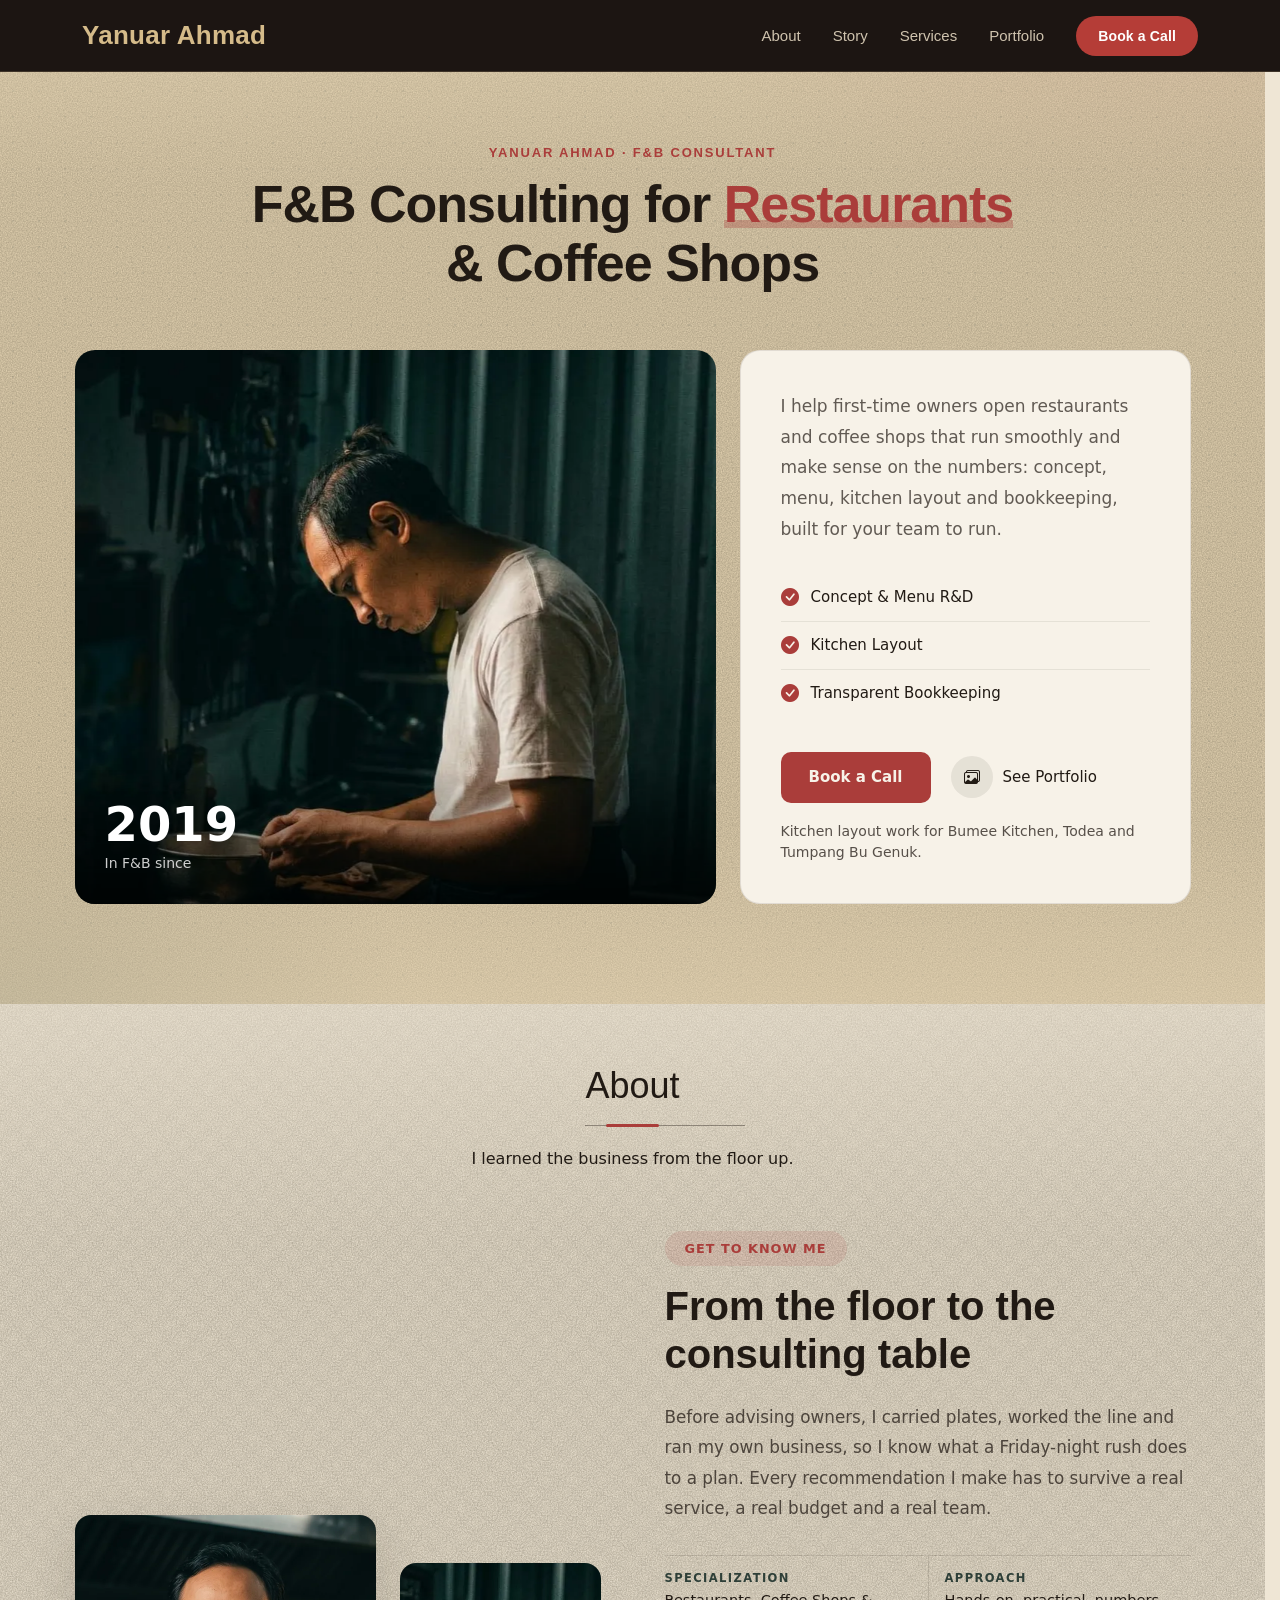
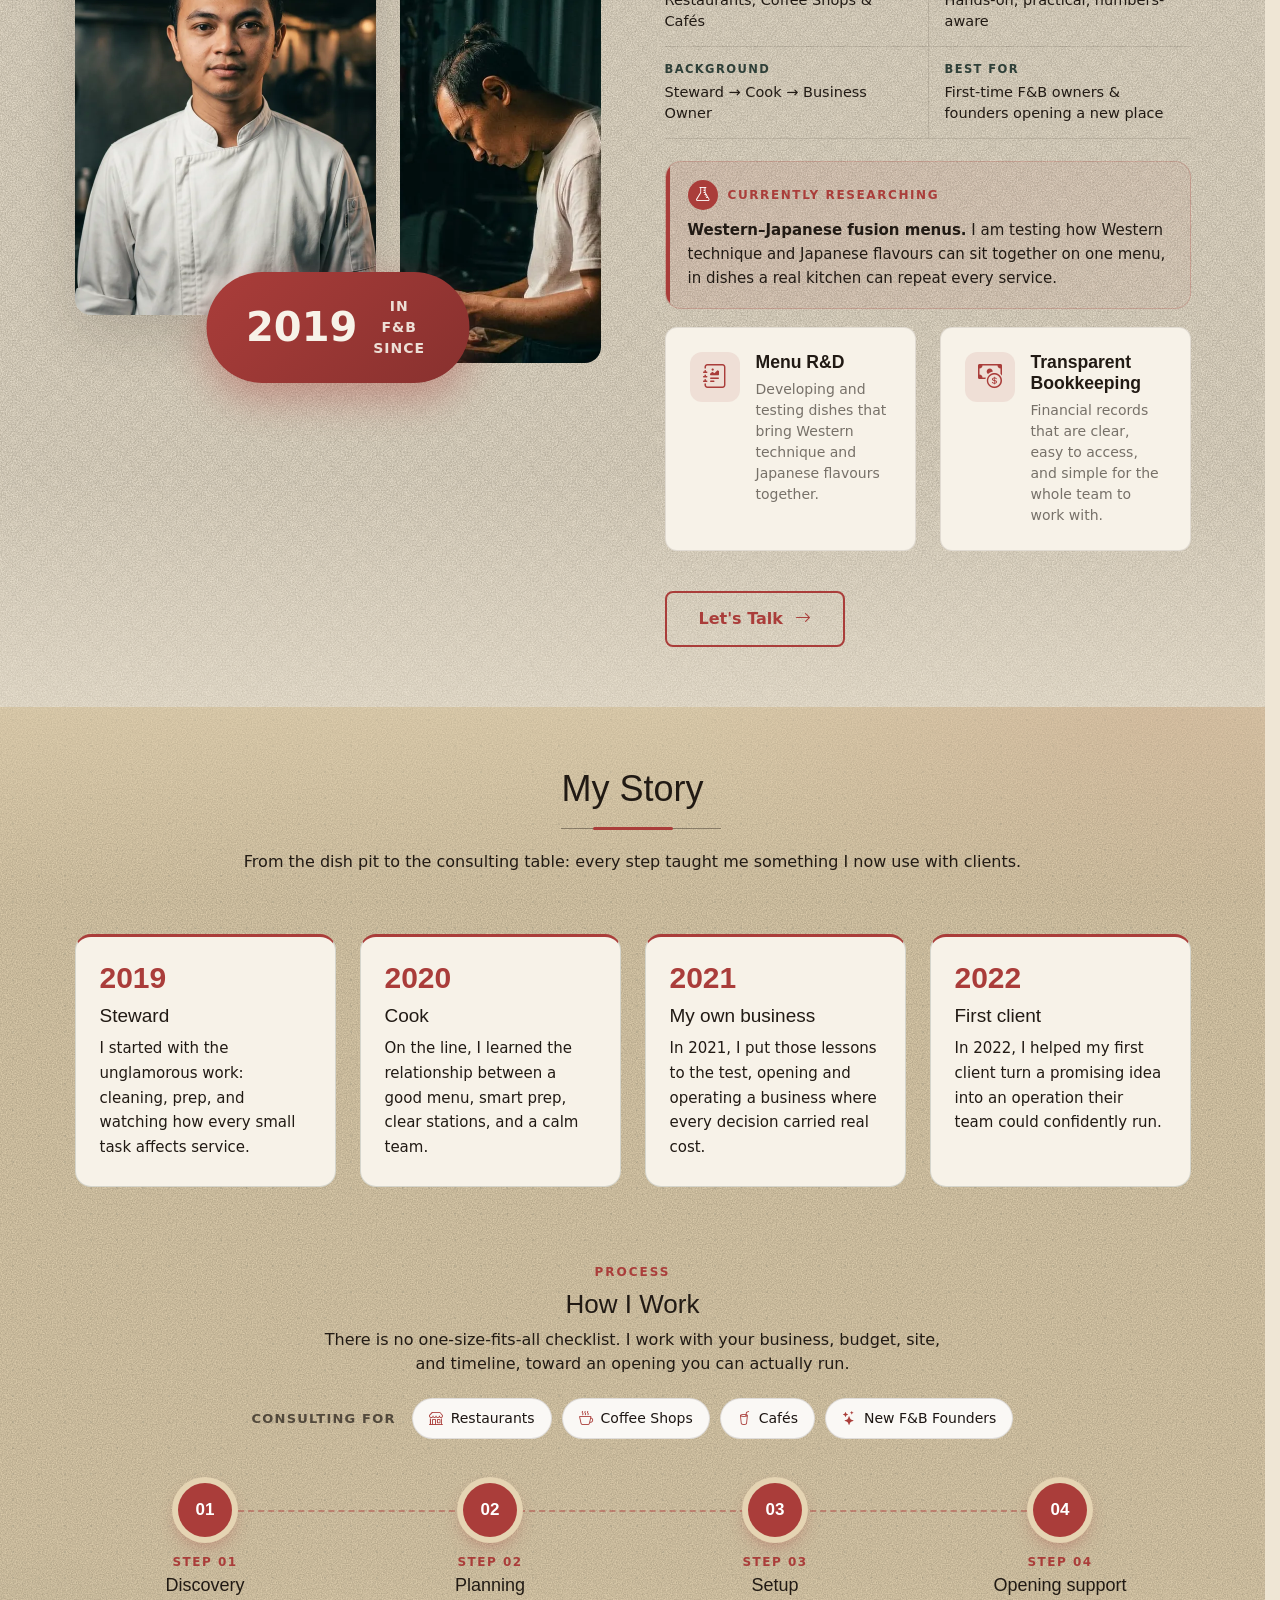
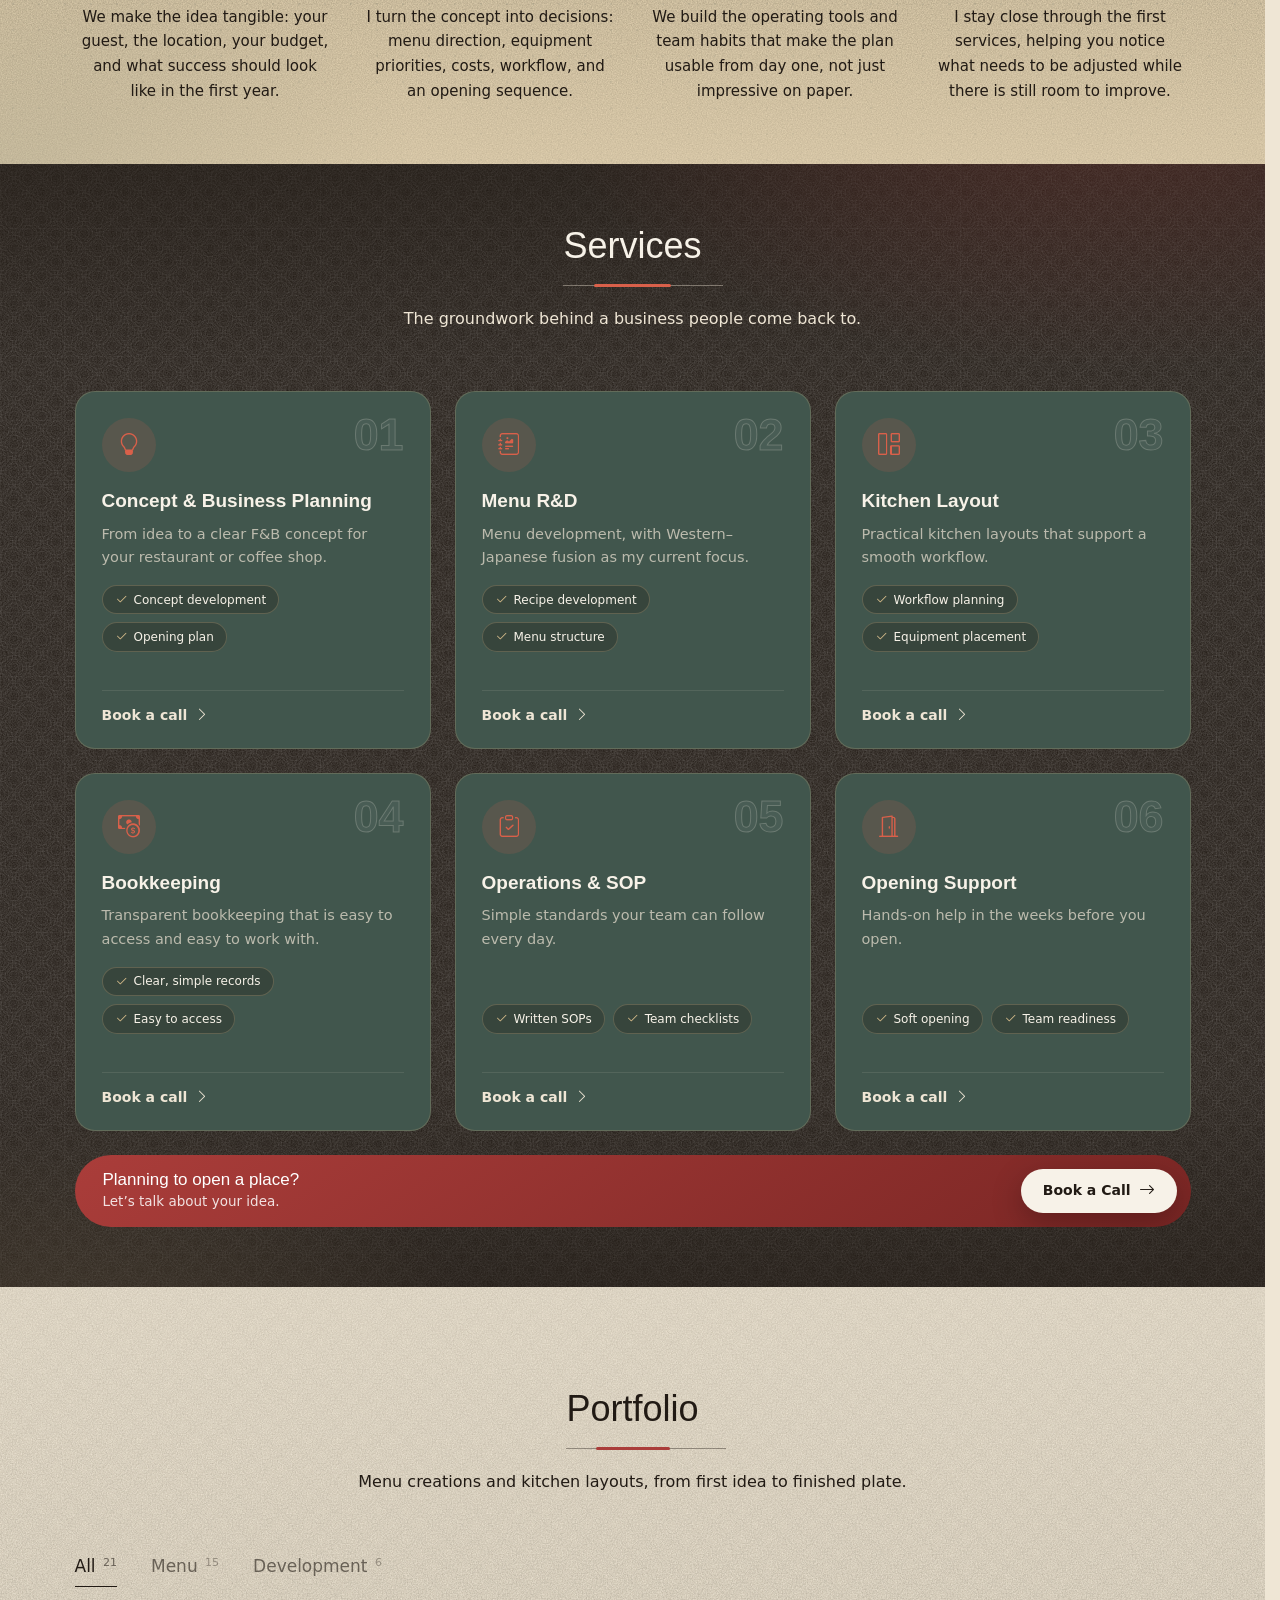
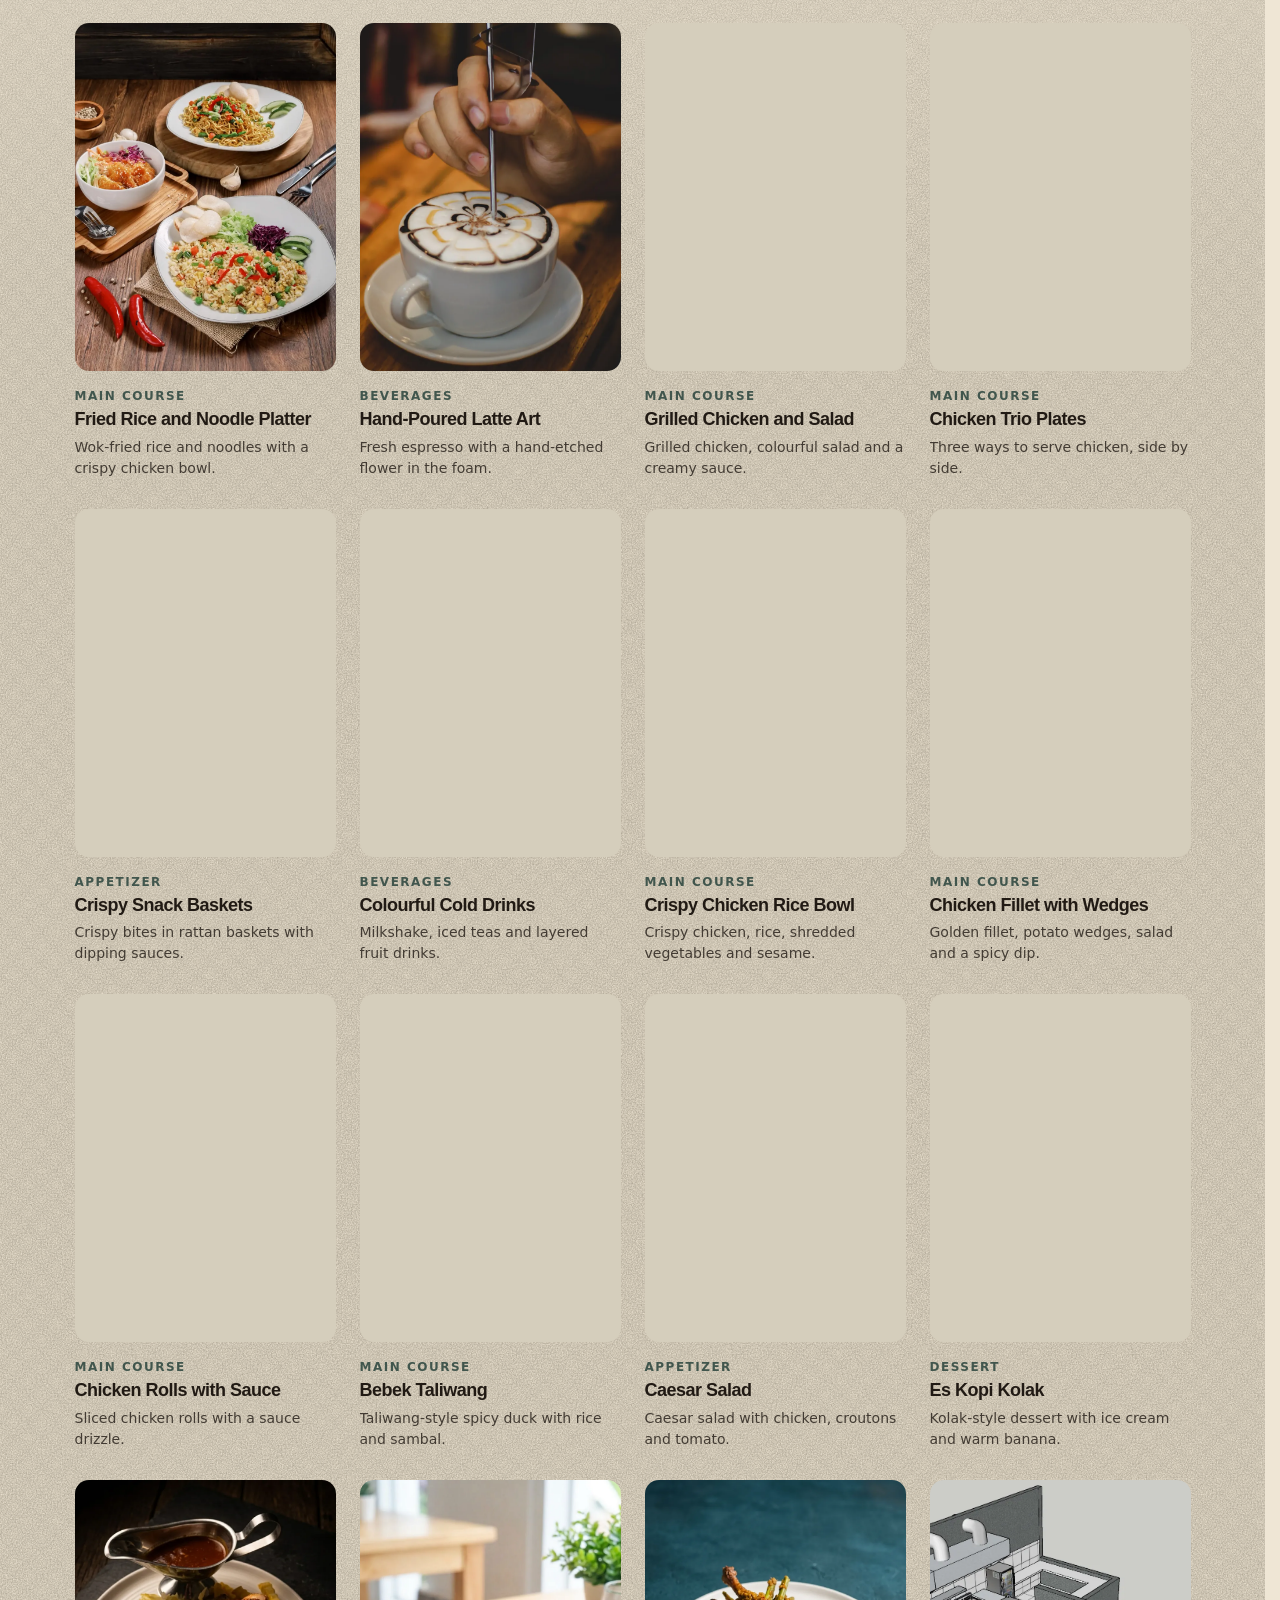
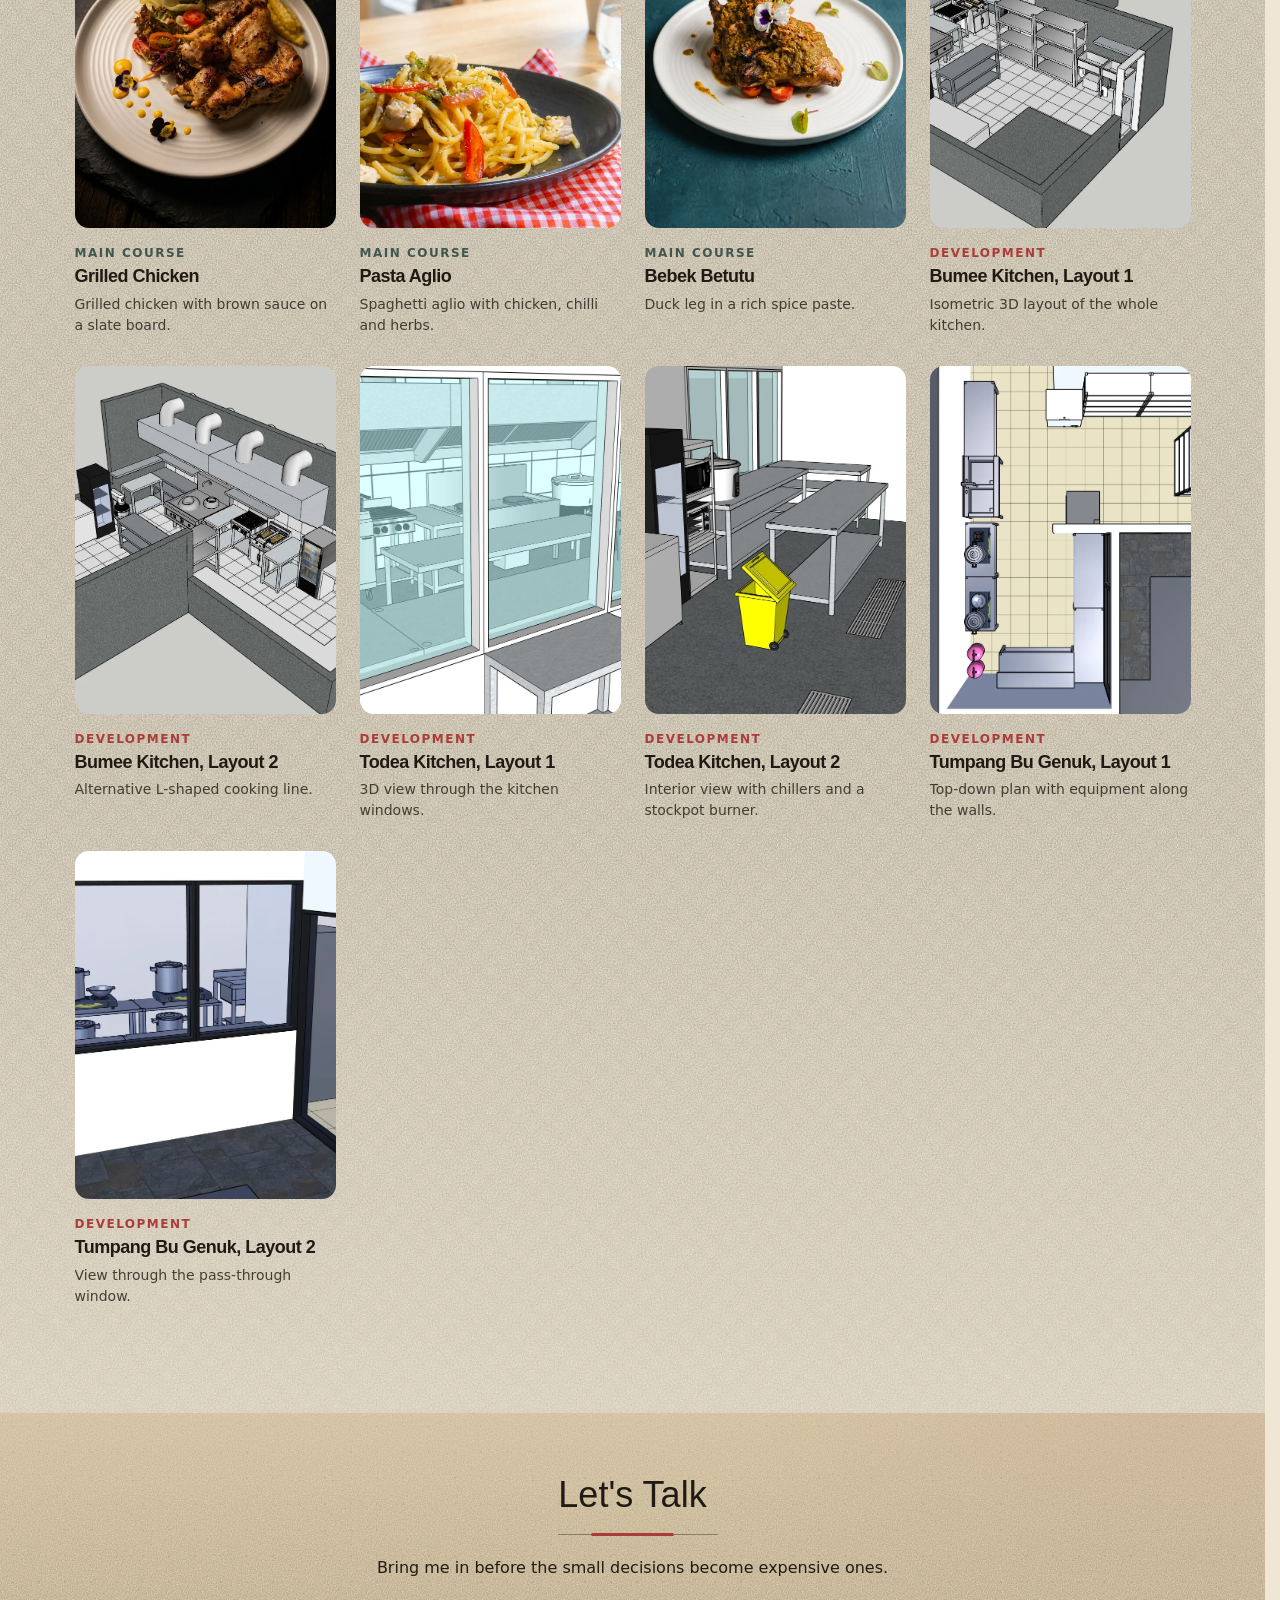
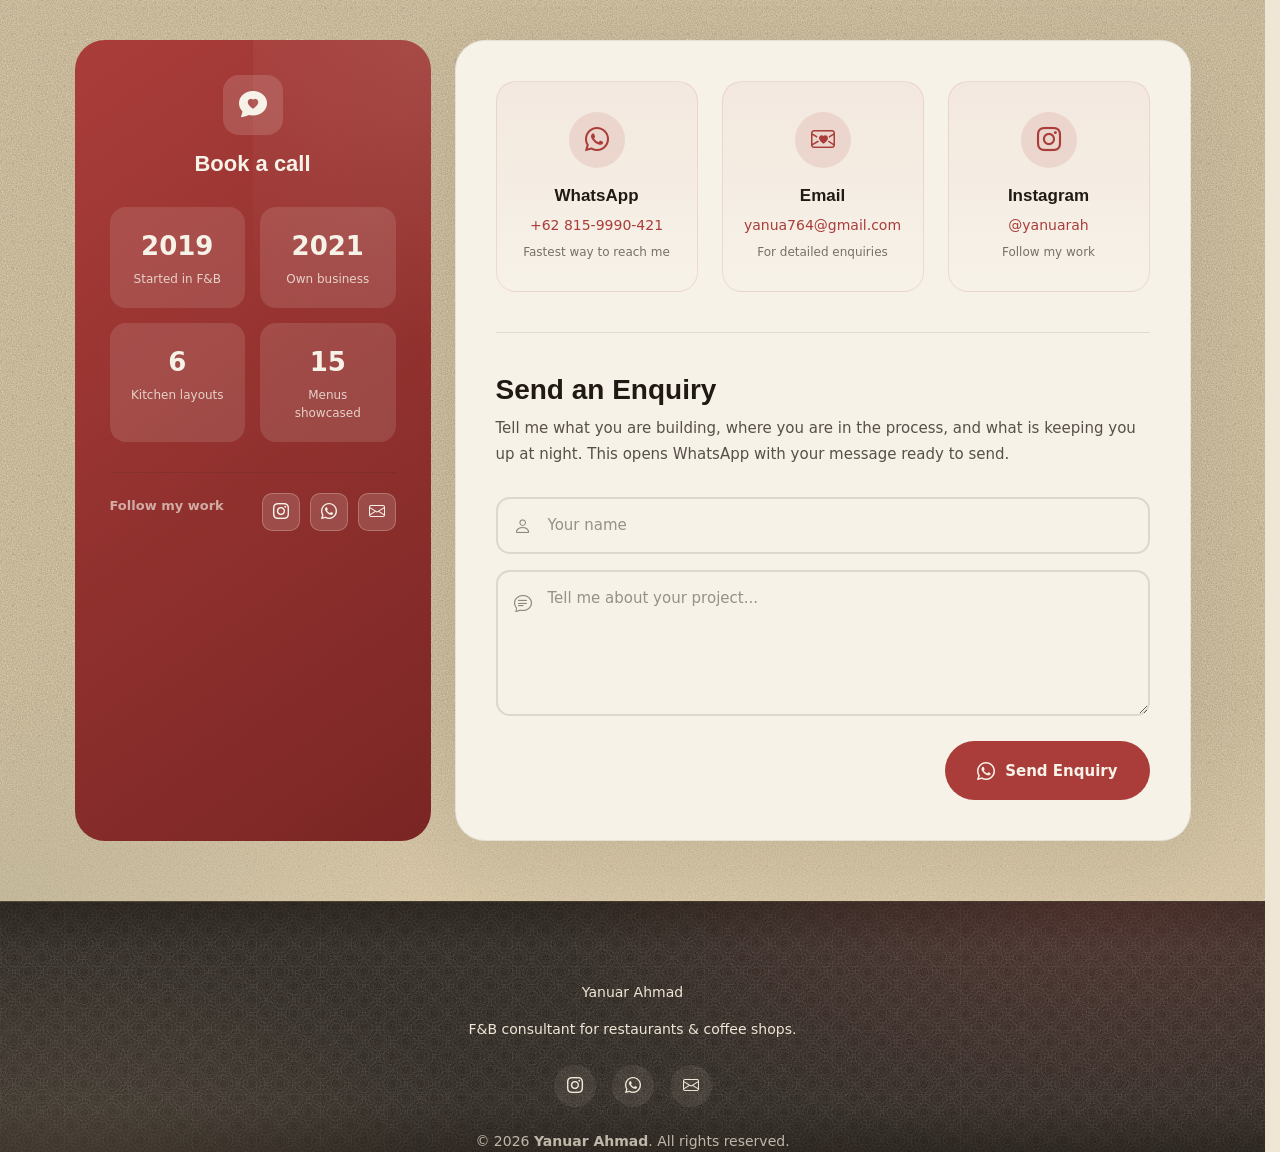
==== commit 597708e0: "Add files via upload" ====
--- a/Portofolio/index.html
+++ b/Portofolio/index.html
@@ -3,7 +3,7 @@
 
 <head>
   <meta charset="utf-8">
-  <meta content="width=device-width, initial-scale=1.0" name="viewport">
+  <meta name="viewport" content="width=device-width, initial-scale=1.0, viewport-fit=cover">
   <title>Yanuar Ahmad | F&amp;B Consultant for Restaurants &amp; Coffee Shops</title>
   <meta name="description" content="Yanuar Ahmad is a hands-on F&amp;B consultant helping restaurants, coffee shops and first-time owners with concept, menu R&amp;D, kitchen layout and bookkeeping.">
   <meta name="robots" content="index, follow">
@@ -48,8 +48,6 @@
   <script defer src="assets/vendor/imagesloaded/imagesloaded.pkgd.min.js"></script>
   <script defer src="assets/vendor/isotope-layout/isotope.pkgd.min.js"></script>
   <script defer src="assets/js/main.js"></script>
-
-  <!-- Based on Creativo by BootstrapMade.com -->
 </head>
 
 <body class="index-page">
@@ -217,7 +215,7 @@
   </div>
 </div></main>
 <footer id="footer" class="footer dark-background"><div class="container text-center"><a href="#hero" class="logo d-inline-flex mb-3"><span class="sitename">Yanuar Ahmad</span></a><p class="mb-3">F&amp;B consultant for restaurants &amp; coffee shops.</p><div class="social-links d-flex justify-content-center gap-3 mb-4"><a href="https://instagram.com/yanuarah" target="_blank" rel="noopener" aria-label="Instagram"><i class="bi bi-instagram"></i></a><a href="https://wa.me/628159990421" data-wa-link target="_blank" rel="noopener" aria-label="WhatsApp"><i class="bi bi-whatsapp"></i></a><a href="mailto:yanua764@gmail.com" data-mail-link aria-label="Email"><i class="bi bi-envelope"></i></a></div>
-<div class="copyright">&copy; <span id="year">2026</span> <strong class="sitename">Yanuar Ahmad</strong>. All rights reserved.</footer>
+<div class="copyright">&copy; <span id="year">2026</span> <strong class="sitename">Yanuar Ahmad</strong>. All rights reserved.</div></div></footer>
 <a href="#" id="scroll-top" class="scroll-top d-flex align-items-center justify-content-center" aria-label="Back to top"><i class="bi bi-arrow-up-short"></i></a>
 <div id="preloader" aria-hidden="true"></div>
 
